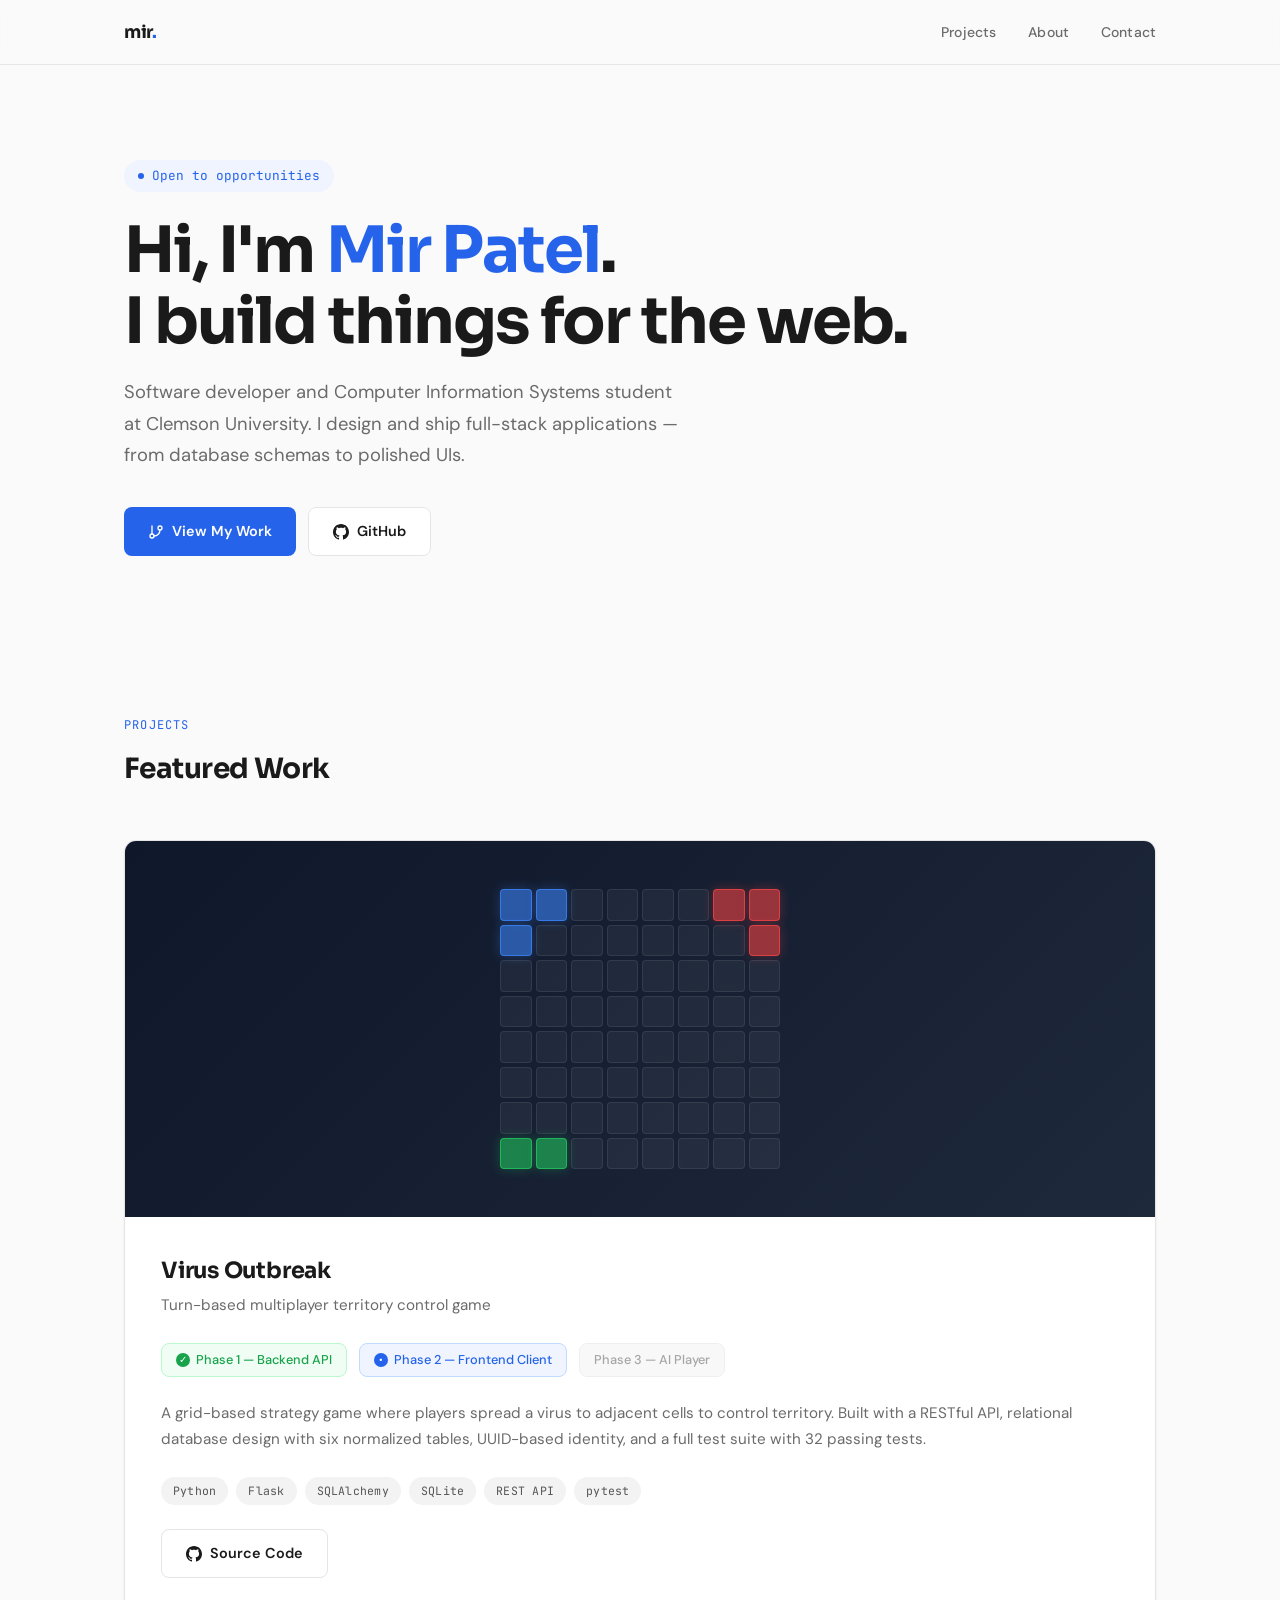
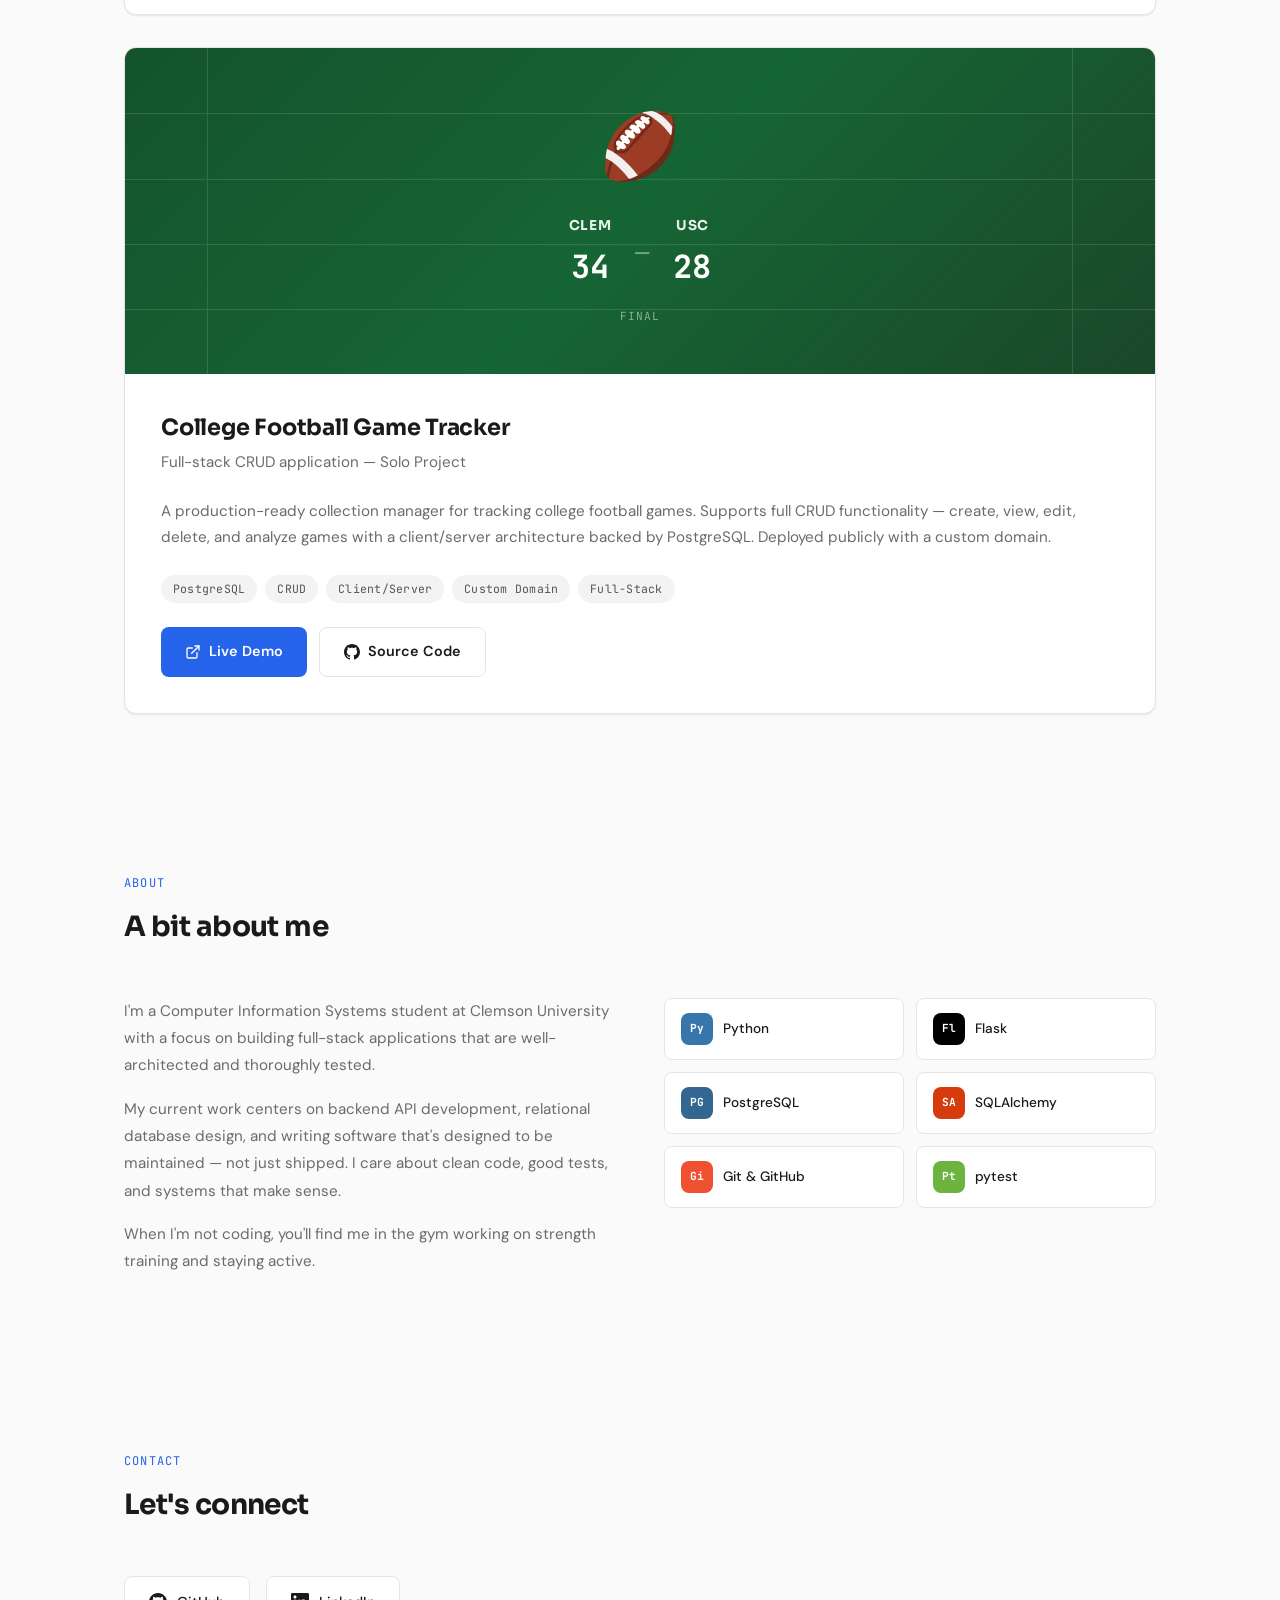
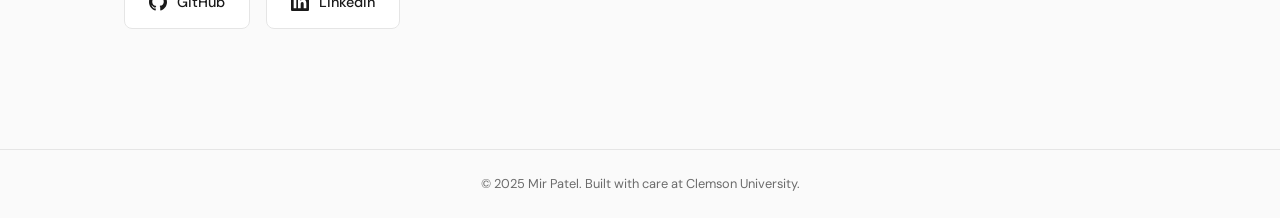
==== index.html @ f38304b8 "portfolio" ====
<!DOCTYPE html>
<html lang="en">
<head>
  <meta charset="UTF-8">
  <meta name="viewport" content="width=device-width, initial-scale=1.0">
  <title>Mir Patel — Software Developer</title>
  <link rel="preconnect" href="https://fonts.googleapis.com">
  <link rel="preconnect" href="https://fonts.gstatic.com" crossorigin>
  <link href="https://fonts.googleapis.com/css2?family=DM+Sans:ital,wght@0,400;0,500;0,700&family=JetBrains+Mono:wght@400;500&family=Sora:wght@300;400;600;700&display=swap" rel="stylesheet">
  <style>
    *, *::before, *::after { margin: 0; padding: 0; box-sizing: border-box; }

    :root {
      --bg: #fafafa;
      --bg-card: #ffffff;
      --text: #1a1a1a;
      --text-secondary: #6b6b6b;
      --accent: #2563eb;
      --accent-hover: #1d4ed8;
      --accent-soft: #eff4ff;
      --border: #e5e5e5;
      --border-hover: #d0d0d0;
      --tag-bg: #f3f3f3;
      --tag-text: #555;
      --radius: 12px;
      --radius-sm: 8px;
      --shadow-sm: 0 1px 3px rgba(0,0,0,0.04), 0 1px 2px rgba(0,0,0,0.06);
      --shadow-md: 0 4px 16px rgba(0,0,0,0.06), 0 1px 3px rgba(0,0,0,0.04);
      --shadow-lg: 0 12px 40px rgba(0,0,0,0.08), 0 2px 8px rgba(0,0,0,0.04);
      --font-body: 'DM Sans', sans-serif;
      --font-heading: 'Sora', sans-serif;
      --font-mono: 'JetBrains Mono', monospace;
    }

    html { scroll-behavior: smooth; }

    body {
      font-family: var(--font-body);
      background: var(--bg);
      color: var(--text);
      line-height: 1.6;
      -webkit-font-smoothing: antialiased;
    }

    nav {
      position: fixed;
      top: 0;
      left: 0;
      right: 0;
      z-index: 100;
      background: rgba(250, 250, 250, 0.85);
      backdrop-filter: blur(16px);
      -webkit-backdrop-filter: blur(16px);
      border-bottom: 1px solid var(--border);
      transition: box-shadow 0.3s ease;
    }

    nav.scrolled { box-shadow: var(--shadow-sm); }

    .nav-inner {
      max-width: 1080px;
      margin: 0 auto;
      padding: 0 24px;
      height: 64px;
      display: flex;
      align-items: center;
      justify-content: space-between;
    }

    .nav-logo {
      font-family: var(--font-heading);
      font-weight: 700;
      font-size: 1.1rem;
      color: var(--text);
      text-decoration: none;
      letter-spacing: -0.02em;
    }

    .nav-logo span { color: var(--accent); }

    .nav-links { display: flex; gap: 32px; list-style: none; }

    .nav-links a {
      font-size: 0.875rem;
      font-weight: 500;
      color: var(--text-secondary);
      text-decoration: none;
      transition: color 0.2s ease;
      letter-spacing: 0.01em;
    }

    .nav-links a:hover { color: var(--text); }

    .hamburger {
      display: none;
      background: none;
      border: none;
      cursor: pointer;
      width: 32px;
      height: 32px;
      flex-direction: column;
      align-items: center;
      justify-content: center;
      gap: 5px;
    }

    .hamburger span {
      display: block;
      width: 20px;
      height: 2px;
      background: var(--text);
      border-radius: 2px;
      transition: all 0.3s ease;
    }

    .hero {
      max-width: 1080px;
      margin: 0 auto;
      padding: 160px 24px 80px;
    }

    .hero-label {
      display: inline-flex;
      align-items: center;
      gap: 8px;
      font-family: var(--font-mono);
      font-size: 0.8rem;
      color: var(--accent);
      background: var(--accent-soft);
      padding: 6px 14px;
      border-radius: 100px;
      margin-bottom: 24px;
      animation: fadeInUp 0.6s ease both;
    }

    .hero-label .dot {
      width: 6px;
      height: 6px;
      background: var(--accent);
      border-radius: 50%;
      animation: pulse 2s ease infinite;
    }

    .hero h1 {
      font-family: var(--font-heading);
      font-size: clamp(2.5rem, 6vw, 4rem);
      font-weight: 700;
      line-height: 1.1;
      letter-spacing: -0.03em;
      color: var(--text);
      margin-bottom: 20px;
      animation: fadeInUp 0.6s ease 0.1s both;
    }

    .hero h1 .accent { color: var(--accent); }

    .hero-description {
      font-size: 1.15rem;
      color: var(--text-secondary);
      max-width: 560px;
      line-height: 1.7;
      margin-bottom: 36px;
      animation: fadeInUp 0.6s ease 0.2s both;
    }

    .hero-actions {
      display: flex;
      gap: 12px;
      flex-wrap: wrap;
      animation: fadeInUp 0.6s ease 0.3s both;
    }

    .btn {
      display: inline-flex;
      align-items: center;
      gap: 8px;
      padding: 12px 24px;
      border-radius: var(--radius-sm);
      font-family: var(--font-body);
      font-size: 0.9rem;
      font-weight: 600;
      text-decoration: none;
      transition: all 0.2s ease;
      cursor: pointer;
      border: none;
    }

    .btn-primary {
      background: var(--accent);
      color: #fff;
    }

    .btn-primary:hover {
      background: var(--accent-hover);
      transform: translateY(-1px);
      box-shadow: 0 4px 12px rgba(37, 99, 235, 0.3);
    }

    .btn-secondary {
      background: var(--bg-card);
      color: var(--text);
      border: 1px solid var(--border);
    }

    .btn-secondary:hover {
      border-color: var(--border-hover);
      transform: translateY(-1px);
      box-shadow: var(--shadow-sm);
    }

    .btn svg {
      width: 16px;
      height: 16px;
    }

    section {
      max-width: 1080px;
      margin: 0 auto;
      padding: 80px 24px;
    }

    .section-label {
      font-family: var(--font-mono);
      font-size: 0.75rem;
      letter-spacing: 0.1em;
      text-transform: uppercase;
      color: var(--accent);
      margin-bottom: 12px;
    }

    .section-title {
      font-family: var(--font-heading);
      font-size: 1.75rem;
      font-weight: 700;
      letter-spacing: -0.02em;
      margin-bottom: 48px;
    }

    .featured-card {
      background: var(--bg-card);
      border: 1px solid var(--border);
      border-radius: var(--radius);
      overflow: hidden;
      transition: all 0.3s ease;
      box-shadow: var(--shadow-sm);
    }

    .featured-card:hover {
      box-shadow: var(--shadow-lg);
      border-color: var(--border-hover);
    }

    .featured-visual {
      padding: 48px;
      display: flex;
      align-items: center;
      justify-content: center;
      min-height: 320px;
      position: relative;
      overflow: hidden;
    }

    .featured-visual.virus-bg {
      background: linear-gradient(135deg, #0f172a 0%, #1e293b 100%);
    }

    .featured-visual.football-bg {
      background: linear-gradient(135deg, #14532d 0%, #166534 50%, #1a472a 100%);
      position: relative;
    }

    .field-lines {
      position: absolute;
      inset: 0;
      opacity: 0.12;
    }

    .field-lines .yard-line {
      position: absolute;
      left: 0;
      right: 0;
      height: 1px;
      background: #fff;
    }

    .field-lines .sideline {
      position: absolute;
      top: 0;
      bottom: 0;
      width: 1px;
      background: #fff;
    }

    .football-icon {
      position: relative;
      z-index: 1;
      display: flex;
      flex-direction: column;
      align-items: center;
      gap: 16px;
    }

    .football-emoji {
      font-size: 4rem;
      animation: float 3s ease-in-out infinite;
    }

    .scoreboard {
      display: flex;
      gap: 24px;
      align-items: center;
    }

    .team-score {
      display: flex;
      flex-direction: column;
      align-items: center;
      gap: 4px;
    }

    .team-abbr {
      font-family: var(--font-heading);
      font-size: 0.85rem;
      font-weight: 700;
      color: rgba(255,255,255,0.9);
      letter-spacing: 0.05em;
    }

    .team-pts {
      font-family: var(--font-mono);
      font-size: 2rem;
      font-weight: 700;
      color: #fff;
    }

    .score-divider {
      font-family: var(--font-mono);
      font-size: 1.5rem;
      color: rgba(255,255,255,0.4);
    }

    .game-quarter {
      font-family: var(--font-mono);
      font-size: 0.7rem;
      color: rgba(255,255,255,0.5);
      letter-spacing: 0.1em;
      text-transform: uppercase;
    }

    @keyframes float {
      0%, 100% { transform: translateY(0); }
      50% { transform: translateY(-10px); }
    }

    .game-grid {
      display: grid;
      grid-template-columns: repeat(8, 1fr);
      gap: 4px;
      width: 280px;
      height: 280px;
    }

    .game-cell {
      border-radius: 4px;
      background: rgba(255,255,255,0.05);
      border: 1px solid rgba(255,255,255,0.08);
      transition: all 0.4s ease;
    }

    .game-cell.p1 {
      background: rgba(59, 130, 246, 0.6);
      border-color: rgba(59, 130, 246, 0.8);
      box-shadow: 0 0 12px rgba(59, 130, 246, 0.3);
    }

    .game-cell.p2 {
      background: rgba(239, 68, 68, 0.6);
      border-color: rgba(239, 68, 68, 0.8);
      box-shadow: 0 0 12px rgba(239, 68, 68, 0.3);
    }

    .game-cell.p3 {
      background: rgba(34, 197, 94, 0.6);
      border-color: rgba(34, 197, 94, 0.8);
      box-shadow: 0 0 12px rgba(34, 197, 94, 0.3);
    }

    .featured-body { padding: 36px; }

    .featured-body h3 {
      font-family: var(--font-heading);
      font-size: 1.4rem;
      font-weight: 700;
      margin-bottom: 4px;
      letter-spacing: -0.01em;
    }

    .featured-subtitle {
      font-size: 0.85rem;
      color: var(--text-secondary);
      margin-bottom: 16px;
    }

    .featured-body p {
      color: var(--text-secondary);
      margin-bottom: 24px;
      line-height: 1.7;
      font-size: 0.95rem;
    }

    .tags {
      display: flex;
      flex-wrap: wrap;
      gap: 8px;
      margin-bottom: 24px;
    }

    .tag {
      font-family: var(--font-mono);
      font-size: 0.72rem;
      padding: 5px 12px;
      background: var(--tag-bg);
      color: var(--tag-text);
      border-radius: 100px;
      letter-spacing: 0.02em;
    }

    .project-links { display: flex; gap: 12px; flex-wrap: wrap; }

    .phases {
      display: flex;
      gap: 12px;
      margin-bottom: 24px;
      flex-wrap: wrap;
    }

    .phase {
      display: flex;
      align-items: center;
      gap: 6px;
      font-size: 0.8rem;
      font-weight: 500;
      color: var(--text-secondary);
      padding: 6px 14px;
      background: var(--tag-bg);
      border-radius: var(--radius-sm);
      border: 1px solid var(--border);
    }

    .phase.complete { color: #16a34a; border-color: #bbf7d0; background: #f0fdf4; }
    .phase.in-progress { color: var(--accent); border-color: #bfdbfe; background: var(--accent-soft); }
    .phase.upcoming { color: var(--text-secondary); opacity: 0.6; }

    .phase-icon {
      width: 14px;
      height: 14px;
      border-radius: 50%;
      display: flex;
      align-items: center;
      justify-content: center;
      font-size: 0.6rem;
    }

    .phase.complete .phase-icon { background: #16a34a; color: #fff; }
    .phase.in-progress .phase-icon { background: var(--accent); color: #fff; }

    .projects-gap { margin-top: 32px; }

    .about-grid {
      display: grid;
      grid-template-columns: 1fr 1fr;
      gap: 48px;
      align-items: start;
    }

    .about-text p {
      color: var(--text-secondary);
      margin-bottom: 16px;
      line-height: 1.8;
      font-size: 0.95rem;
    }

    .stack-grid {
      display: grid;
      grid-template-columns: 1fr 1fr;
      gap: 12px;
    }

    .stack-item {
      display: flex;
      align-items: center;
      gap: 10px;
      padding: 14px 16px;
      background: var(--bg-card);
      border: 1px solid var(--border);
      border-radius: var(--radius-sm);
      font-size: 0.85rem;
      font-weight: 500;
      transition: all 0.2s ease;
    }

    .stack-item:hover {
      border-color: var(--border-hover);
      box-shadow: var(--shadow-sm);
    }

    .stack-icon {
      width: 32px;
      height: 32px;
      border-radius: 8px;
      display: flex;
      align-items: center;
      justify-content: center;
      font-family: var(--font-mono);
      font-size: 0.7rem;
      font-weight: 700;
      color: #fff;
      flex-shrink: 0;
    }

    #contact { padding-bottom: 120px; }

    .contact-links {
      display: flex;
      gap: 16px;
      flex-wrap: wrap;
    }

    .contact-link {
      display: flex;
      align-items: center;
      gap: 10px;
      padding: 14px 24px;
      background: var(--bg-card);
      border: 1px solid var(--border);
      border-radius: var(--radius-sm);
      text-decoration: none;
      color: var(--text);
      font-weight: 500;
      font-size: 0.9rem;
      transition: all 0.2s ease;
    }

    .contact-link:hover {
      border-color: var(--accent);
      color: var(--accent);
      transform: translateY(-2px);
      box-shadow: var(--shadow-md);
    }

    .contact-link svg { width: 18px; height: 18px; }

    footer {
      border-top: 1px solid var(--border);
      padding: 24px;
      text-align: center;
      font-size: 0.8rem;
      color: var(--text-secondary);
    }

    @keyframes fadeInUp {
      from { opacity: 0; transform: translateY(20px); }
      to { opacity: 1; transform: translateY(0); }
    }

    @keyframes pulse {
      0%, 100% { opacity: 1; }
      50% { opacity: 0.4; }
    }

    .fade-in {
      opacity: 0;
      transform: translateY(24px);
      transition: opacity 0.6s ease, transform 0.6s ease;
    }

    .fade-in.visible {
      opacity: 1;
      transform: translateY(0);
    }

    @media (max-width: 768px) {
      .nav-links { display: none; }
      .hamburger { display: flex; }
      .nav-links.open {
        display: flex;
        flex-direction: column;
        position: absolute;
        top: 64px;
        left: 0;
        right: 0;
        background: rgba(250,250,250,0.98);
        backdrop-filter: blur(16px);
        padding: 24px;
        gap: 20px;
        border-bottom: 1px solid var(--border);
      }
      .hero { padding: 120px 20px 60px; }
      .hero h1 { font-size: 2.2rem; }
      .about-grid { grid-template-columns: 1fr; gap: 32px; }
      .stack-grid { grid-template-columns: 1fr; }
      .featured-visual { min-height: 240px; padding: 32px; }
      .game-grid { width: 200px; height: 200px; }
      section { padding: 60px 20px; }
    }

    @media (max-width: 480px) {
      .hero h1 { font-size: 1.8rem; }
      .hero-actions { flex-direction: column; }
      .btn { justify-content: center; }
      .contact-links { flex-direction: column; }
    }
  </style>
</head>
<body>

  <nav id="navbar">
    <div class="nav-inner">
      <a href="#" class="nav-logo">mir<span>.</span></a>
      <ul class="nav-links" id="navLinks">
        <li><a href="#projects">Projects</a></li>
        <li><a href="#about">About</a></li>
        <li><a href="#contact">Contact</a></li>
      </ul>
      <button class="hamburger" id="hamburger" aria-label="Toggle menu">
        <span></span><span></span><span></span>
      </button>
    </div>
  </nav>

  <section class="hero">
    <div class="hero-label"><span class="dot"></span> Open to opportunities</div>
    <h1>Hi, I'm <span class="accent">Mir Patel</span>.<br>I build things for the web.</h1>
    <p class="hero-description">
      Software developer and Computer Information Systems student at Clemson University.
      I design and ship full-stack applications — from database schemas to polished UIs.
    </p>
    <div class="hero-actions">
      <a href="#projects" class="btn btn-primary">
        <svg xmlns="http://www.w3.org/2000/svg" viewBox="0 0 24 24" fill="none" stroke="currentColor" stroke-width="2" stroke-linecap="round" stroke-linejoin="round"><path d="M6 3v12"/><path d="M18 9a3 3 0 1 0 0-6 3 3 0 0 0 0 6z"/><path d="M6 21a3 3 0 1 0 0-6 3 3 0 0 0 0 6z"/><path d="M18 9a9 9 0 0 1-9 9"/></svg>
        View My Work
      </a>
      <a href="https://github.com/mirpatelll" target="_blank" class="btn btn-secondary">
        <svg xmlns="http://www.w3.org/2000/svg" viewBox="0 0 24 24" fill="currentColor"><path d="M12 0c-6.626 0-12 5.373-12 12 0 5.302 3.438 9.8 8.207 11.387.599.111.793-.261.793-.577v-2.234c-3.338.726-4.033-1.416-4.033-1.416-.546-1.387-1.333-1.756-1.333-1.756-1.089-.745.083-.729.083-.729 1.205.084 1.839 1.237 1.839 1.237 1.07 1.834 2.807 1.304 3.492.997.107-.775.418-1.305.762-1.604-2.665-.305-5.467-1.334-5.467-5.931 0-1.311.469-2.381 1.236-3.221-.124-.303-.535-1.524.117-3.176 0 0 1.008-.322 3.301 1.23.957-.266 1.983-.399 3.003-.404 1.02.005 2.047.138 3.006.404 2.291-1.552 3.297-1.23 3.297-1.23.653 1.653.242 2.874.118 3.176.77.84 1.235 1.911 1.235 3.221 0 4.609-2.807 5.624-5.479 5.921.43.372.823 1.102.823 2.222v3.293c0 .319.192.694.801.576 4.765-1.589 8.199-6.086 8.199-11.386 0-6.627-5.373-12-12-12z"/></svg>
        GitHub
      </a>
    </div>
  </section>

  <section id="projects">
    <p class="section-label">Projects</p>
    <h2 class="section-title">Featured Work</h2>

    <div class="featured-card fade-in">
      <div class="featured-visual virus-bg">
        <div class="game-grid" id="gameGrid"></div>
      </div>
      <div class="featured-body">
        <h3>Virus Outbreak</h3>
        <p class="featured-subtitle">Turn-based multiplayer territory control game</p>
        <div class="phases">
          <span class="phase complete">
            <span class="phase-icon">&#10003;</span>
            Phase 1 — Backend API
          </span>
          <span class="phase in-progress">
            <span class="phase-icon">&#8226;</span>
            Phase 2 — Frontend Client
          </span>
          <span class="phase upcoming">
            Phase 3 — AI Player
          </span>
        </div>
        <p>
          A grid-based strategy game where players spread a virus to adjacent cells to control territory.
          Built with a RESTful API, relational database design with six normalized tables,
          UUID-based identity, and a full test suite with 32 passing tests.
        </p>
        <div class="tags">
          <span class="tag">Python</span>
          <span class="tag">Flask</span>
          <span class="tag">SQLAlchemy</span>
          <span class="tag">SQLite</span>
          <span class="tag">REST API</span>
          <span class="tag">pytest</span>
        </div>
        <div class="project-links">
          <a href="https://github.com/mirpatelll/FinalProject_VirusOutbreak" target="_blank" class="btn btn-secondary btn-sm">
            <svg xmlns="http://www.w3.org/2000/svg" viewBox="0 0 24 24" fill="currentColor" width="16" height="16"><path d="M12 0c-6.626 0-12 5.373-12 12 0 5.302 3.438 9.8 8.207 11.387.599.111.793-.261.793-.577v-2.234c-3.338.726-4.033-1.416-4.033-1.416-.546-1.387-1.333-1.756-1.333-1.756-1.089-.745.083-.729.083-.729 1.205.084 1.839 1.237 1.839 1.237 1.07 1.834 2.807 1.304 3.492.997.107-.775.418-1.305.762-1.604-2.665-.305-5.467-1.334-5.467-5.931 0-1.311.469-2.381 1.236-3.221-.124-.303-.535-1.524.117-3.176 0 0 1.008-.322 3.301 1.23.957-.266 1.983-.399 3.003-.404 1.02.005 2.047.138 3.006.404 2.291-1.552 3.297-1.23 3.297-1.23.653 1.653.242 2.874.118 3.176.77.84 1.235 1.911 1.235 3.221 0 4.609-2.807 5.624-5.479 5.921.43.372.823 1.102.823 2.222v3.293c0 .319.192.694.801.576 4.765-1.589 8.199-6.086 8.199-11.386 0-6.627-5.373-12-12-12z"/></svg>
            Source Code
          </a>
        </div>
      </div>
    </div>

    <div class="featured-card fade-in projects-gap">
      <div class="featured-visual football-bg">
        <div class="field-lines">
          <div class="yard-line" style="top: 20%"></div>
          <div class="yard-line" style="top: 40%"></div>
          <div class="yard-line" style="top: 60%"></div>
          <div class="yard-line" style="top: 80%"></div>
          <div class="sideline" style="left: 8%"></div>
          <div class="sideline" style="right: 8%"></div>
        </div>
        <div class="football-icon">
          <div class="football-emoji">🏈</div>
          <div class="scoreboard">
            <div class="team-score">
              <span class="team-abbr">CLEM</span>
              <span class="team-pts">34</span>
            </div>
            <span class="score-divider">—</span>
            <div class="team-score">
              <span class="team-abbr">USC</span>
              <span class="team-pts">28</span>
            </div>
          </div>
          <span class="game-quarter">Final</span>
        </div>
      </div>
      <div class="featured-body">
        <h3>College Football Game Tracker</h3>
        <p class="featured-subtitle">Full-stack CRUD application — Solo Project</p>
        <p>
          A production-ready collection manager for tracking college football games.
          Supports full CRUD functionality — create, view, edit, delete, and analyze games
          with a client/server architecture backed by PostgreSQL. Deployed publicly with a custom domain.
        </p>
        <div class="tags">
          <span class="tag">PostgreSQL</span>
          <span class="tag">CRUD</span>
          <span class="tag">Client/Server</span>
          <span class="tag">Custom Domain</span>
          <span class="tag">Full-Stack</span>
        </div>
        <div class="project-links">
          <a href="https://collegefootballtracker.online/" target="_blank" class="btn btn-primary btn-sm">
            <svg xmlns="http://www.w3.org/2000/svg" viewBox="0 0 24 24" fill="none" stroke="currentColor" stroke-width="2" stroke-linecap="round" stroke-linejoin="round"><path d="M18 13v6a2 2 0 0 1-2 2H5a2 2 0 0 1-2-2V8a2 2 0 0 1 2-2h6"/><polyline points="15 3 21 3 21 9"/><line x1="10" y1="14" x2="21" y2="3"/></svg>
            Live Demo
          </a>
          <a href="https://github.com/mirpatelll" target="_blank" class="btn btn-secondary btn-sm">
            <svg xmlns="http://www.w3.org/2000/svg" viewBox="0 0 24 24" fill="currentColor" width="16" height="16"><path d="M12 0c-6.626 0-12 5.373-12 12 0 5.302 3.438 9.8 8.207 11.387.599.111.793-.261.793-.577v-2.234c-3.338.726-4.033-1.416-4.033-1.416-.546-1.387-1.333-1.756-1.333-1.756-1.089-.745.083-.729.083-.729 1.205.084 1.839 1.237 1.839 1.237 1.07 1.834 2.807 1.304 3.492.997.107-.775.418-1.305.762-1.604-2.665-.305-5.467-1.334-5.467-5.931 0-1.311.469-2.381 1.236-3.221-.124-.303-.535-1.524.117-3.176 0 0 1.008-.322 3.301 1.23.957-.266 1.983-.399 3.003-.404 1.02.005 2.047.138 3.006.404 2.291-1.552 3.297-1.23 3.297-1.23.653 1.653.242 2.874.118 3.176.77.84 1.235 1.911 1.235 3.221 0 4.609-2.807 5.624-5.479 5.921.43.372.823 1.102.823 2.222v3.293c0 .319.192.694.801.576 4.765-1.589 8.199-6.086 8.199-11.386 0-6.627-5.373-12-12-12z"/></svg>
            Source Code
          </a>
        </div>
      </div>
    </div>
  </section>

  <section id="about">
    <p class="section-label">About</p>
    <h2 class="section-title">A bit about me</h2>
    <div class="about-grid fade-in">
      <div class="about-text">
        <p>
          I'm a Computer Information Systems student at Clemson University with a focus on
          building full-stack applications that are well-architected and thoroughly tested.
        </p>
        <p>
          My current work centers on backend API development, relational database design,
          and writing software that's designed to be maintained — not just shipped.
          I care about clean code, good tests, and systems that make sense.
        </p>
        <p>
          When I'm not coding, you'll find me in the gym working on strength training
          and staying active.
        </p>
      </div>
      <div class="stack-grid">
        <div class="stack-item">
          <div class="stack-icon" style="background: #3776AB;">Py</div>
          Python
        </div>
        <div class="stack-item">
          <div class="stack-icon" style="background: #000;">Fl</div>
          Flask
        </div>
        <div class="stack-item">
          <div class="stack-icon" style="background: #336791;">PG</div>
          PostgreSQL
        </div>
        <div class="stack-item">
          <div class="stack-icon" style="background: #d63b0e;">SA</div>
          SQLAlchemy
        </div>
        <div class="stack-item">
          <div class="stack-icon" style="background: #f05032;">Gi</div>
          Git & GitHub
        </div>
        <div class="stack-item">
          <div class="stack-icon" style="background: #6DB33F;">Pt</div>
          pytest
        </div>
      </div>
    </div>
  </section>

  <section id="contact">
    <p class="section-label">Contact</p>
    <h2 class="section-title">Let's connect</h2>
    <div class="contact-links fade-in">
      <a href="https://github.com/mirpatelll" target="_blank" class="contact-link">
        <svg xmlns="http://www.w3.org/2000/svg" viewBox="0 0 24 24" fill="currentColor"><path d="M12 0c-6.626 0-12 5.373-12 12 0 5.302 3.438 9.8 8.207 11.387.599.111.793-.261.793-.577v-2.234c-3.338.726-4.033-1.416-4.033-1.416-.546-1.387-1.333-1.756-1.333-1.756-1.089-.745.083-.729.083-.729 1.205.084 1.839 1.237 1.839 1.237 1.07 1.834 2.807 1.304 3.492.997.107-.775.418-1.305.762-1.604-2.665-.305-5.467-1.334-5.467-5.931 0-1.311.469-2.381 1.236-3.221-.124-.303-.535-1.524.117-3.176 0 0 1.008-.322 3.301 1.23.957-.266 1.983-.399 3.003-.404 1.02.005 2.047.138 3.006.404 2.291-1.552 3.297-1.23 3.297-1.23.653 1.653.242 2.874.118 3.176.77.84 1.235 1.911 1.235 3.221 0 4.609-2.807 5.624-5.479 5.921.43.372.823 1.102.823 2.222v3.293c0 .319.192.694.801.576 4.765-1.589 8.199-6.086 8.199-11.386 0-6.627-5.373-12-12-12z"/></svg>
        GitHub
      </a>
      <a href="https://www.linkedin.com/in/mir-patel-273364245/" target="_blank" class="contact-link">
        <svg xmlns="http://www.w3.org/2000/svg" viewBox="0 0 24 24" fill="currentColor"><path d="M20.447 20.452h-3.554v-5.569c0-1.328-.027-3.037-1.852-3.037-1.853 0-2.136 1.445-2.136 2.939v5.667H9.351V9h3.414v1.561h.046c.477-.9 1.637-1.85 3.37-1.85 3.601 0 4.267 2.37 4.267 5.455v6.286zM5.337 7.433c-1.144 0-2.063-.926-2.063-2.065 0-1.138.92-2.063 2.063-2.063 1.14 0 2.064.925 2.064 2.063 0 1.139-.925 2.065-2.064 2.065zm1.782 13.019H3.555V9h3.564v11.452zM22.225 0H1.771C.792 0 0 .774 0 1.729v20.542C0 23.227.792 24 1.771 24h20.451C23.2 24 24 23.227 24 22.271V1.729C24 .774 23.2 0 22.222 0h.003z"/></svg>
        LinkedIn
      </a>
    </div>
  </section>

  <footer>
    <p>&copy; 2025 Mir Patel. Built with care at Clemson University.</p>
  </footer>

  <script>
    const navbar = document.getElementById('navbar');
    window.addEventListener('scroll', () => {
      navbar.classList.toggle('scrolled', window.scrollY > 10);
    });

    const hamburger = document.getElementById('hamburger');
    const navLinks = document.getElementById('navLinks');
    hamburger.addEventListener('click', () => {
      navLinks.classList.toggle('open');
    });
    navLinks.querySelectorAll('a').forEach(link => {
      link.addEventListener('click', () => navLinks.classList.remove('open'));
    });

    const observer = new IntersectionObserver((entries) => {
      entries.forEach(entry => {
        if (entry.isIntersecting) {
          entry.target.classList.add('visible');
        }
      });
    }, { threshold: 0.1 });

    document.querySelectorAll('.fade-in').forEach(el => observer.observe(el));

    const grid = document.getElementById('gameGrid');
    const COLS = 8, ROWS = 8;
    const cells = [];
    const state = Array(ROWS * COLS).fill(0);

    for (let i = 0; i < ROWS * COLS; i++) {
      const cell = document.createElement('div');
      cell.className = 'game-cell';
      grid.appendChild(cell);
      cells.push(cell);
    }

    const players = [
      { id: 1, cls: 'p1', owned: [0] },
      { id: 2, cls: 'p2', owned: [7] },
      { id: 3, cls: 'p3', owned: [56] },
    ];

    players.forEach(p => {
      p.owned.forEach(idx => {
        state[idx] = p.id;
        cells[idx].className = 'game-cell ' + p.cls;
      });
    });

    function getAdjacent(idx) {
      const adj = [];
      const row = Math.floor(idx / COLS);
      const col = idx % COLS;
      if (row > 0) adj.push(idx - COLS);
      if (row < ROWS - 1) adj.push(idx + COLS);
      if (col > 0) adj.push(idx - 1);
      if (col < COLS - 1) adj.push(idx + 1);
      return adj;
    }

    let turn = 0;
    function step() {
      const p = players[turn % players.length];
      const frontier = new Set();
      p.owned.forEach(idx => {
        getAdjacent(idx).forEach(adj => {
          if (state[adj] === 0) frontier.add(adj);
        });
      });

      const possible = [...frontier];
      if (possible.length > 0) {
        const pick = possible[Math.floor(Math.random() * possible.length)];
        state[pick] = p.id;
        p.owned.push(pick);
        cells[pick].className = 'game-cell ' + p.cls;
      }

      turn++;

      if (state.every(v => v !== 0)) {
        setTimeout(() => {
          state.fill(0);
          cells.forEach(c => c.className = 'game-cell');
          players.forEach((p, i) => {
            const starts = [0, 7, 56];
            p.owned = [starts[i]];
            state[starts[i]] = p.id;
            cells[starts[i]].className = 'game-cell ' + p.cls;
          });
          turn = 0;
          setTimeout(step, 500);
        }, 2000);
        return;
      }

      setTimeout(step, 300);
    }

    setTimeout(step, 1000);
  </script>

</body>
</html>
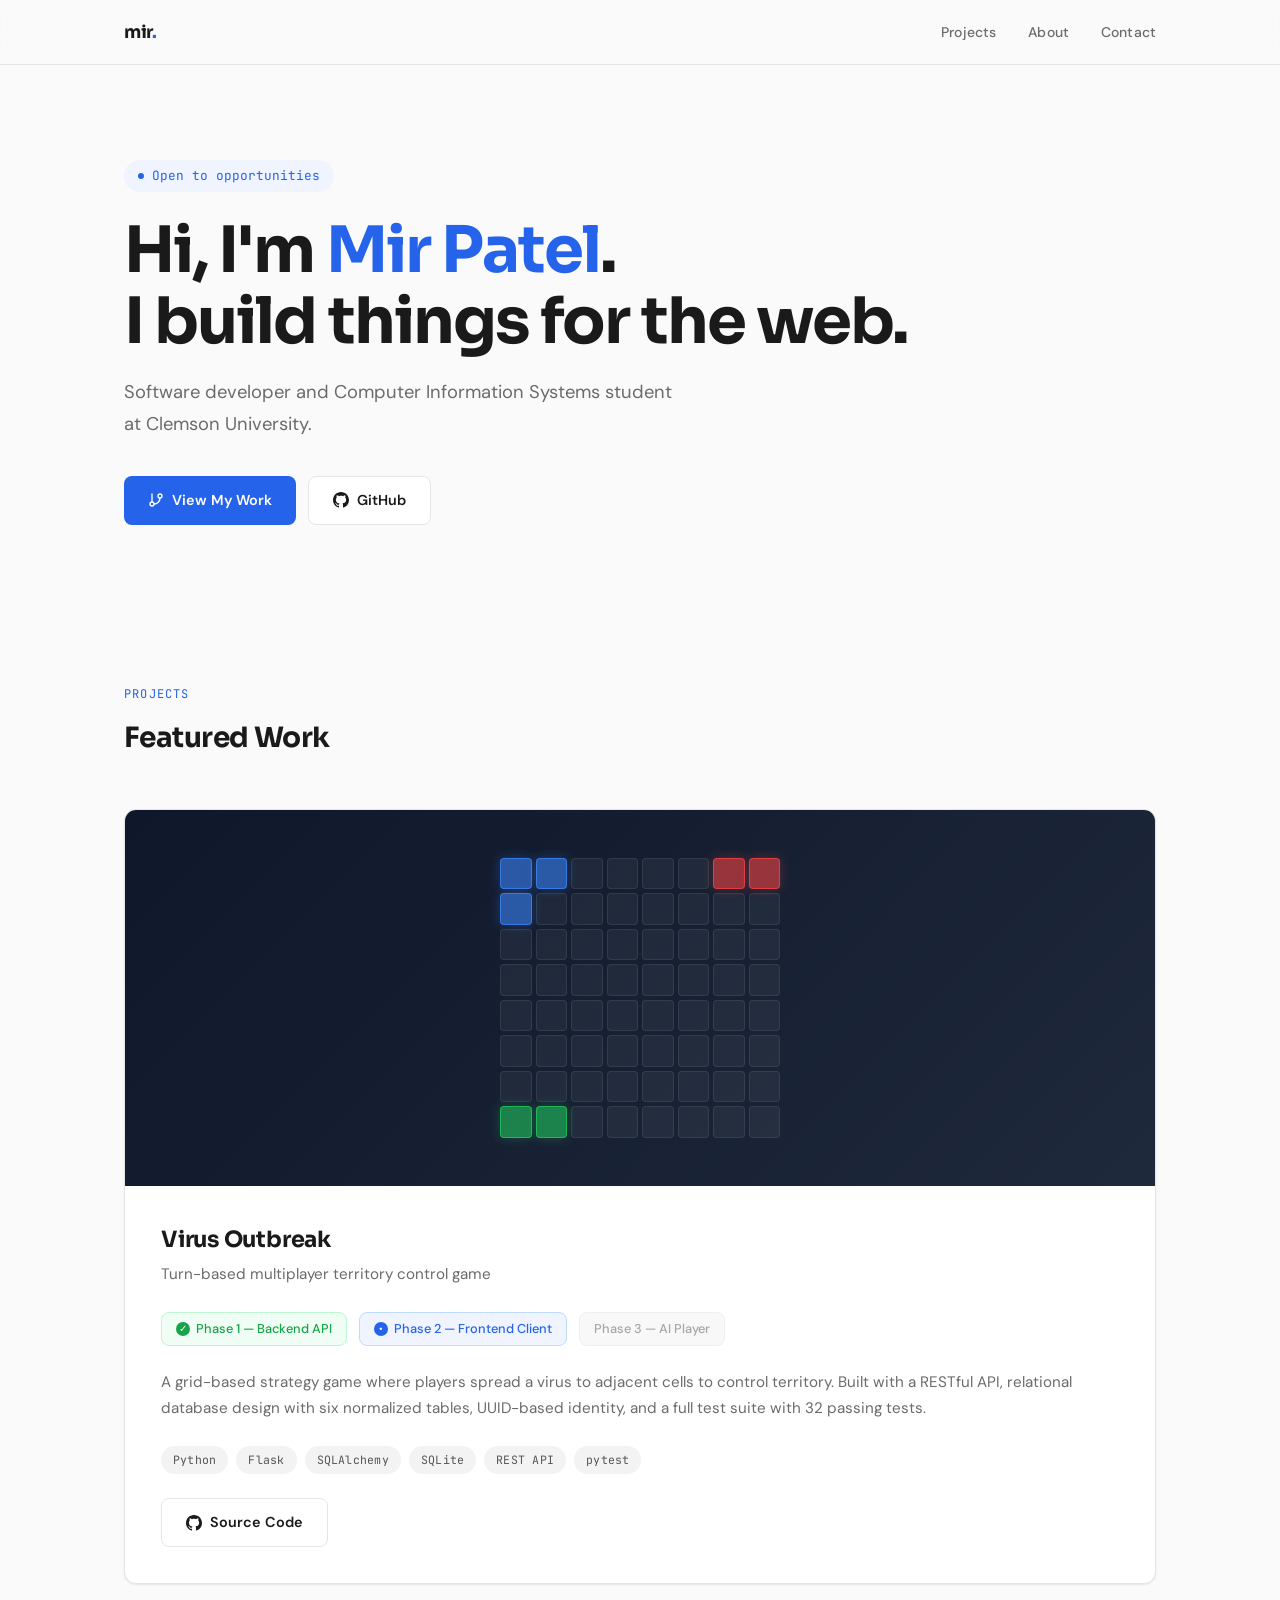
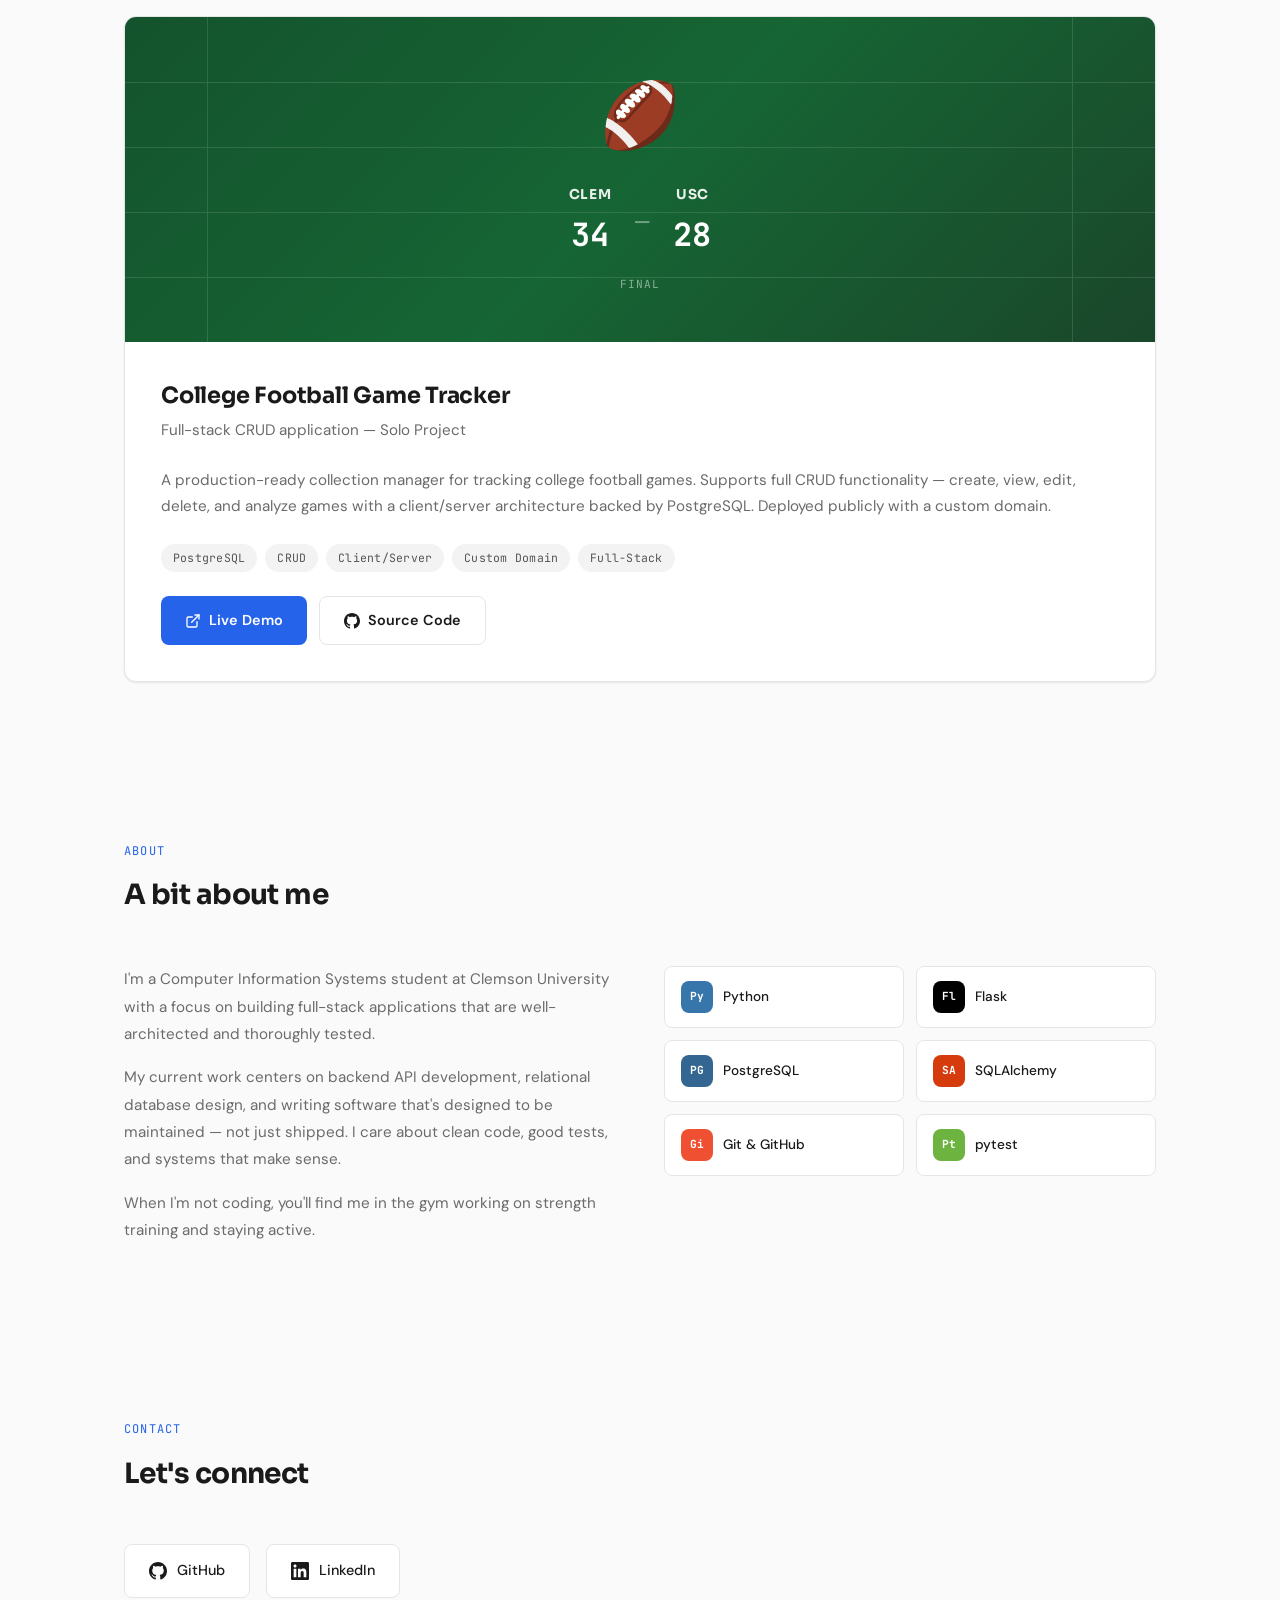
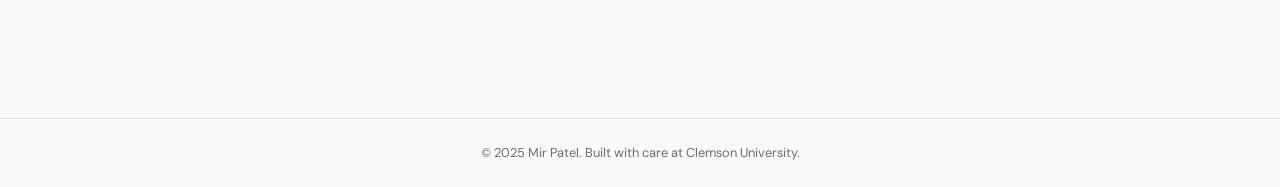
==== commit aad2db19: "done" ====
--- a/index.html
+++ b/index.html
@@ -633,7 +633,7 @@
     <h1>Hi, I'm <span class="accent">Mir Patel</span>.<br>I build things for the web.</h1>
     <p class="hero-description">
       Software developer and Computer Information Systems student at Clemson University.
-      I design and ship full-stack applications — from database schemas to polished UIs.
+      
     </p>
     <div class="hero-actions">
       <a href="#projects" class="btn btn-primary">
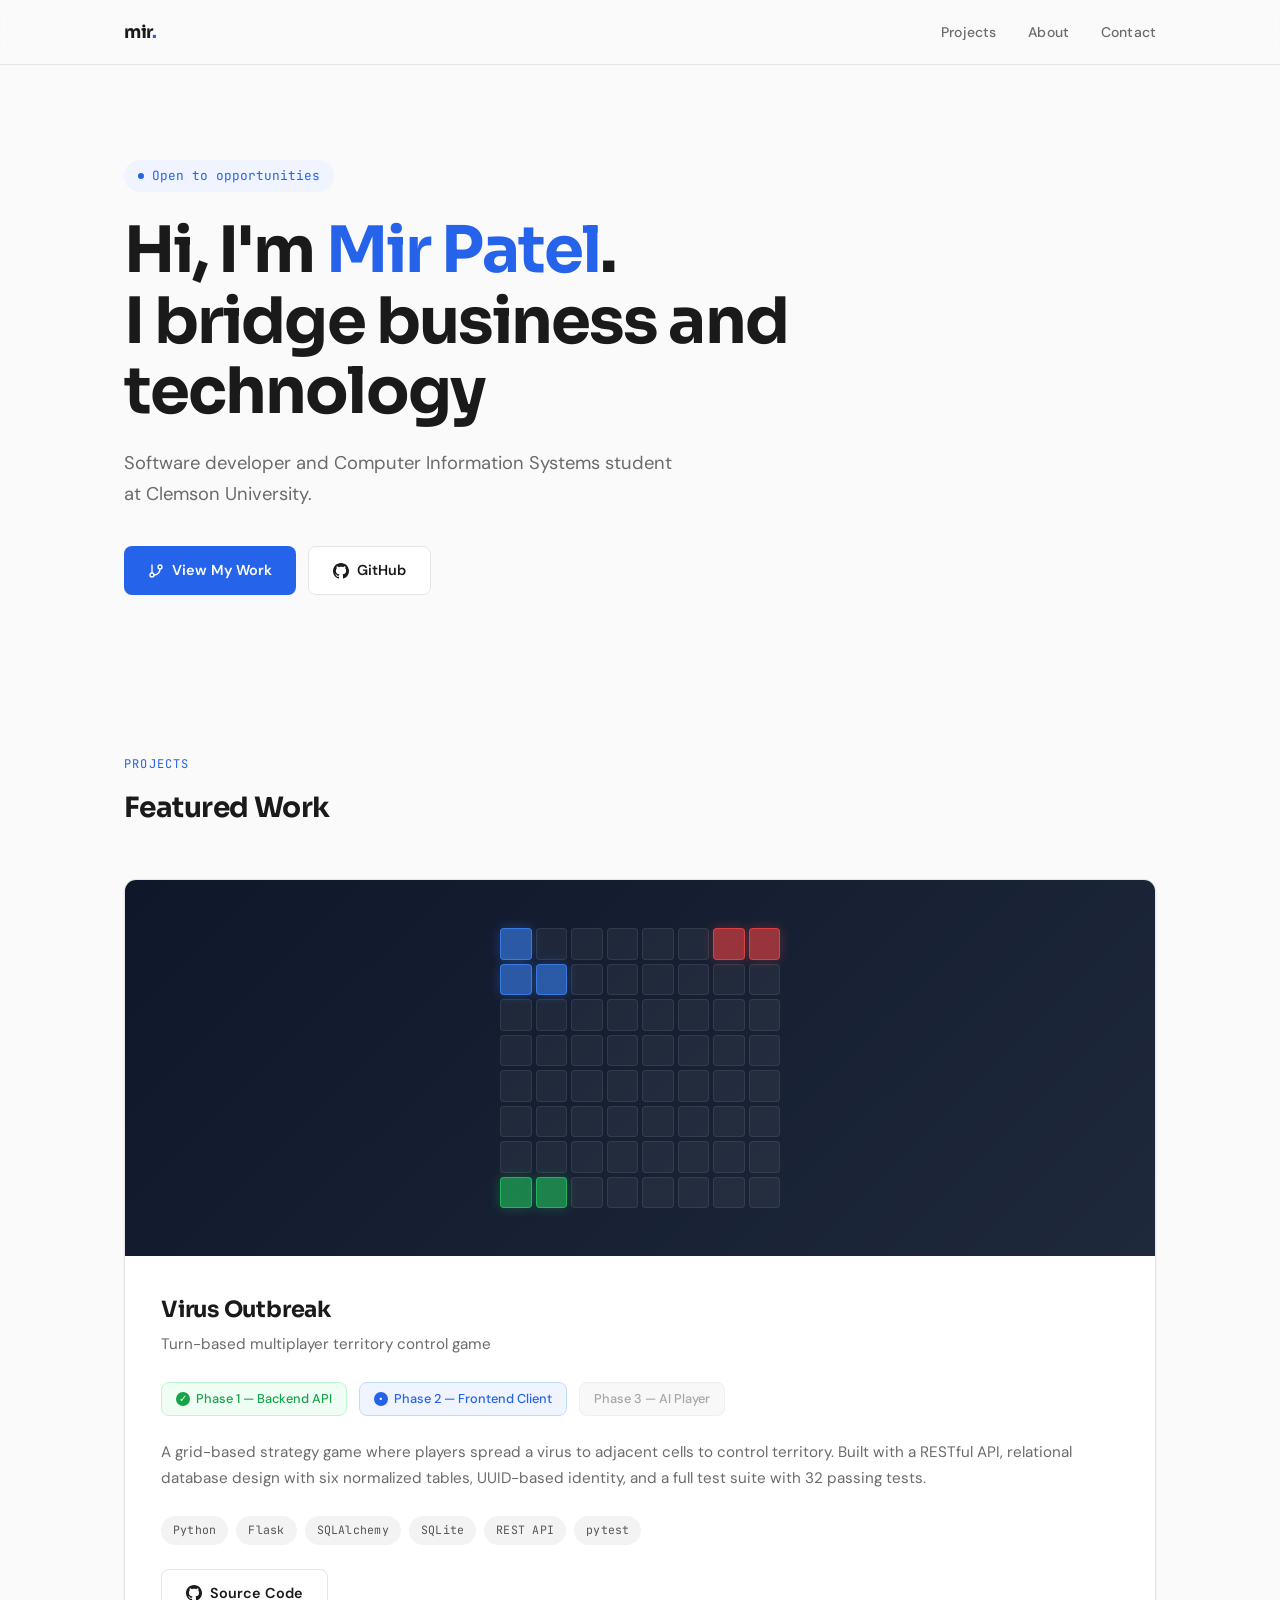
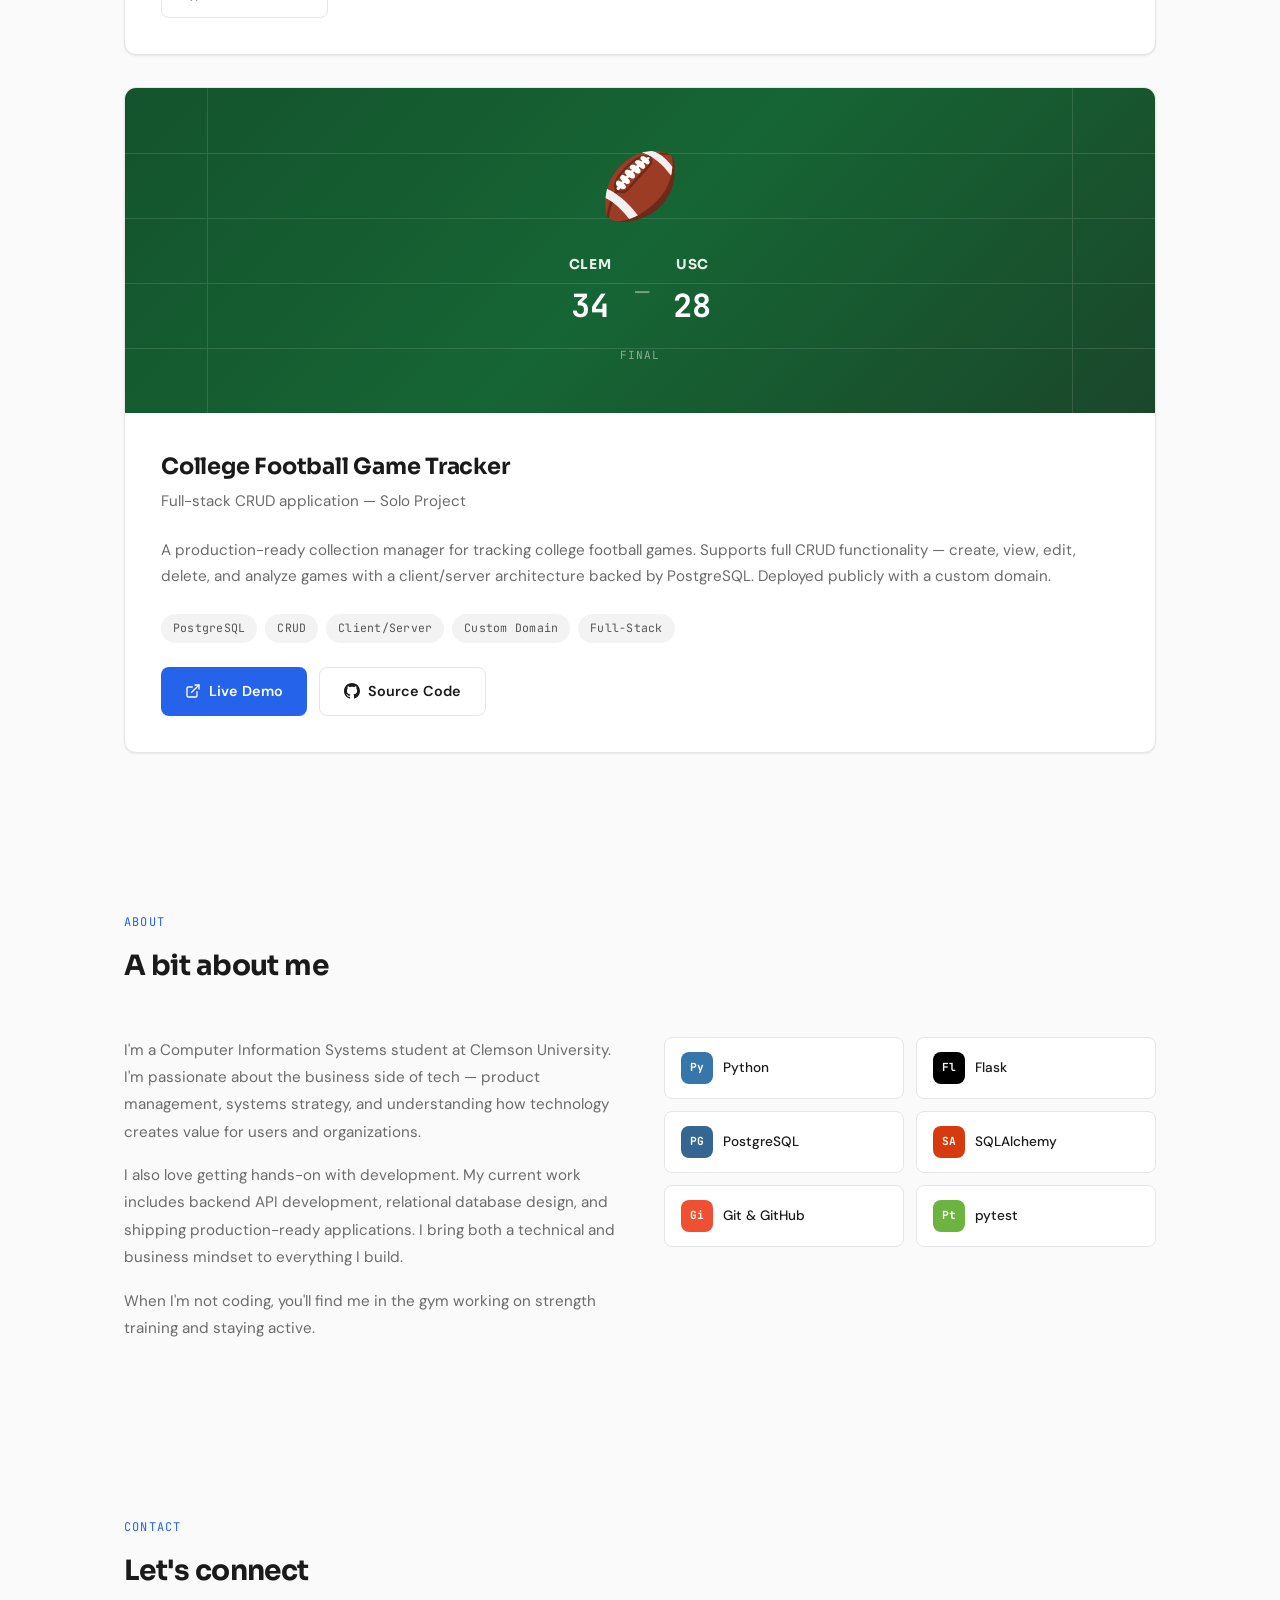
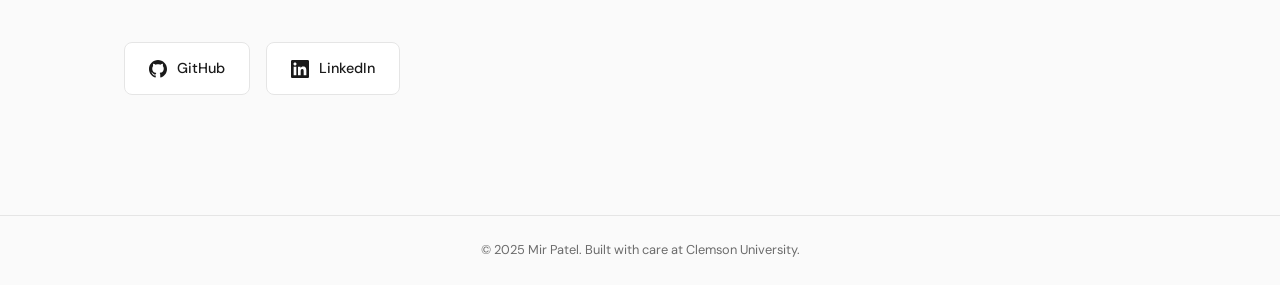
==== commit 27b72199: "done" ====
--- a/index.html
+++ b/index.html
@@ -630,7 +630,7 @@
 
   <section class="hero">
     <div class="hero-label"><span class="dot"></span> Open to opportunities</div>
-    <h1>Hi, I'm <span class="accent">Mir Patel</span>.<br>I build things for the web.</h1>
+    <h1>Hi, I'm <span class="accent">Mir Patel</span>.<br>I bridge business and technology</h1>
     <p class="hero-description">
       Software developer and Computer Information Systems student at Clemson University.
       
@@ -754,13 +754,16 @@
     <div class="about-grid fade-in">
       <div class="about-text">
         <p>
-          I'm a Computer Information Systems student at Clemson University with a focus on
-          building full-stack applications that are well-architected and thoroughly tested.
+          I'm a Computer Information Systems student at Clemson University.
+          I'm passionate about the business side of tech — product management,
+          systems strategy, and understanding how technology creates value
+          for users and organizations.
         </p>
         <p>
-          My current work centers on backend API development, relational database design,
-          and writing software that's designed to be maintained — not just shipped.
-          I care about clean code, good tests, and systems that make sense.
+            I also love getting hands-on with development. My current work includes
+            backend API development, relational database design, and shipping
+            production-ready applications. I bring both a technical and business
+            mindset to everything I build.
         </p>
         <p>
           When I'm not coding, you'll find me in the gym working on strength training
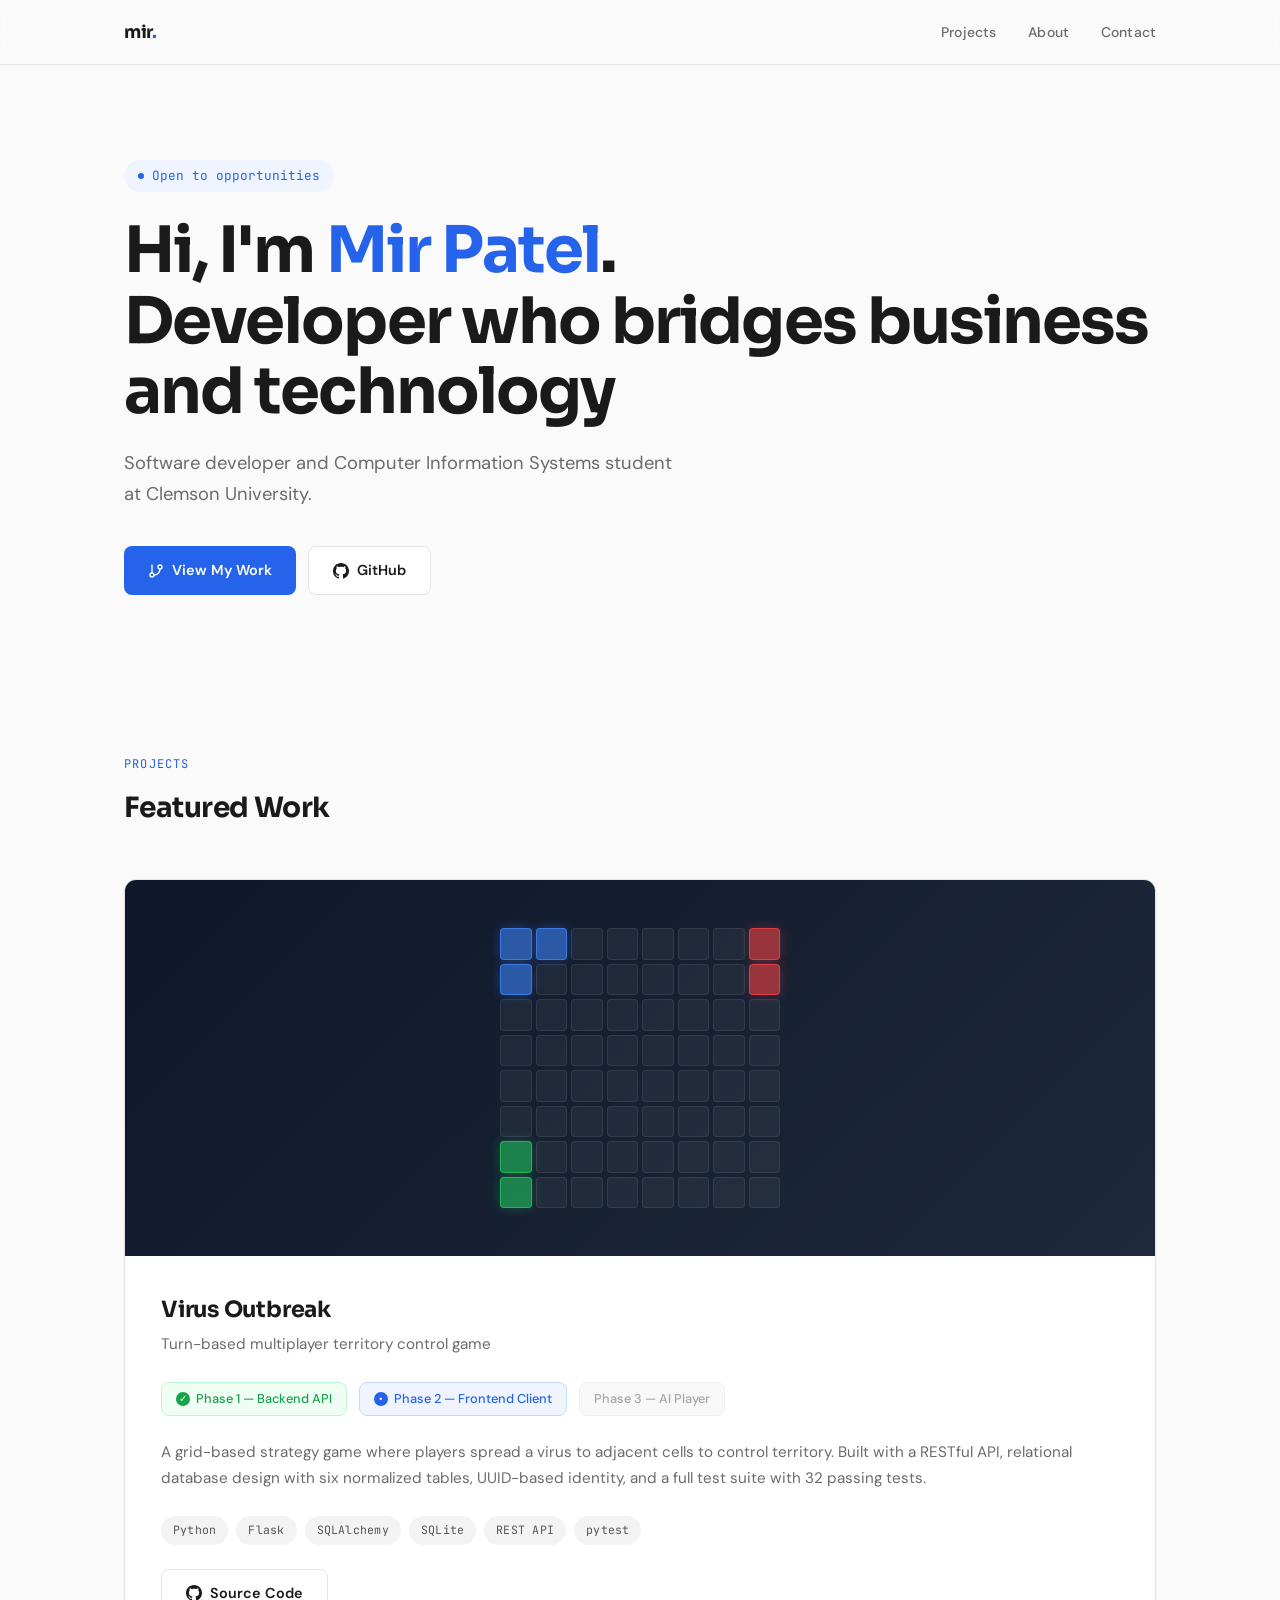
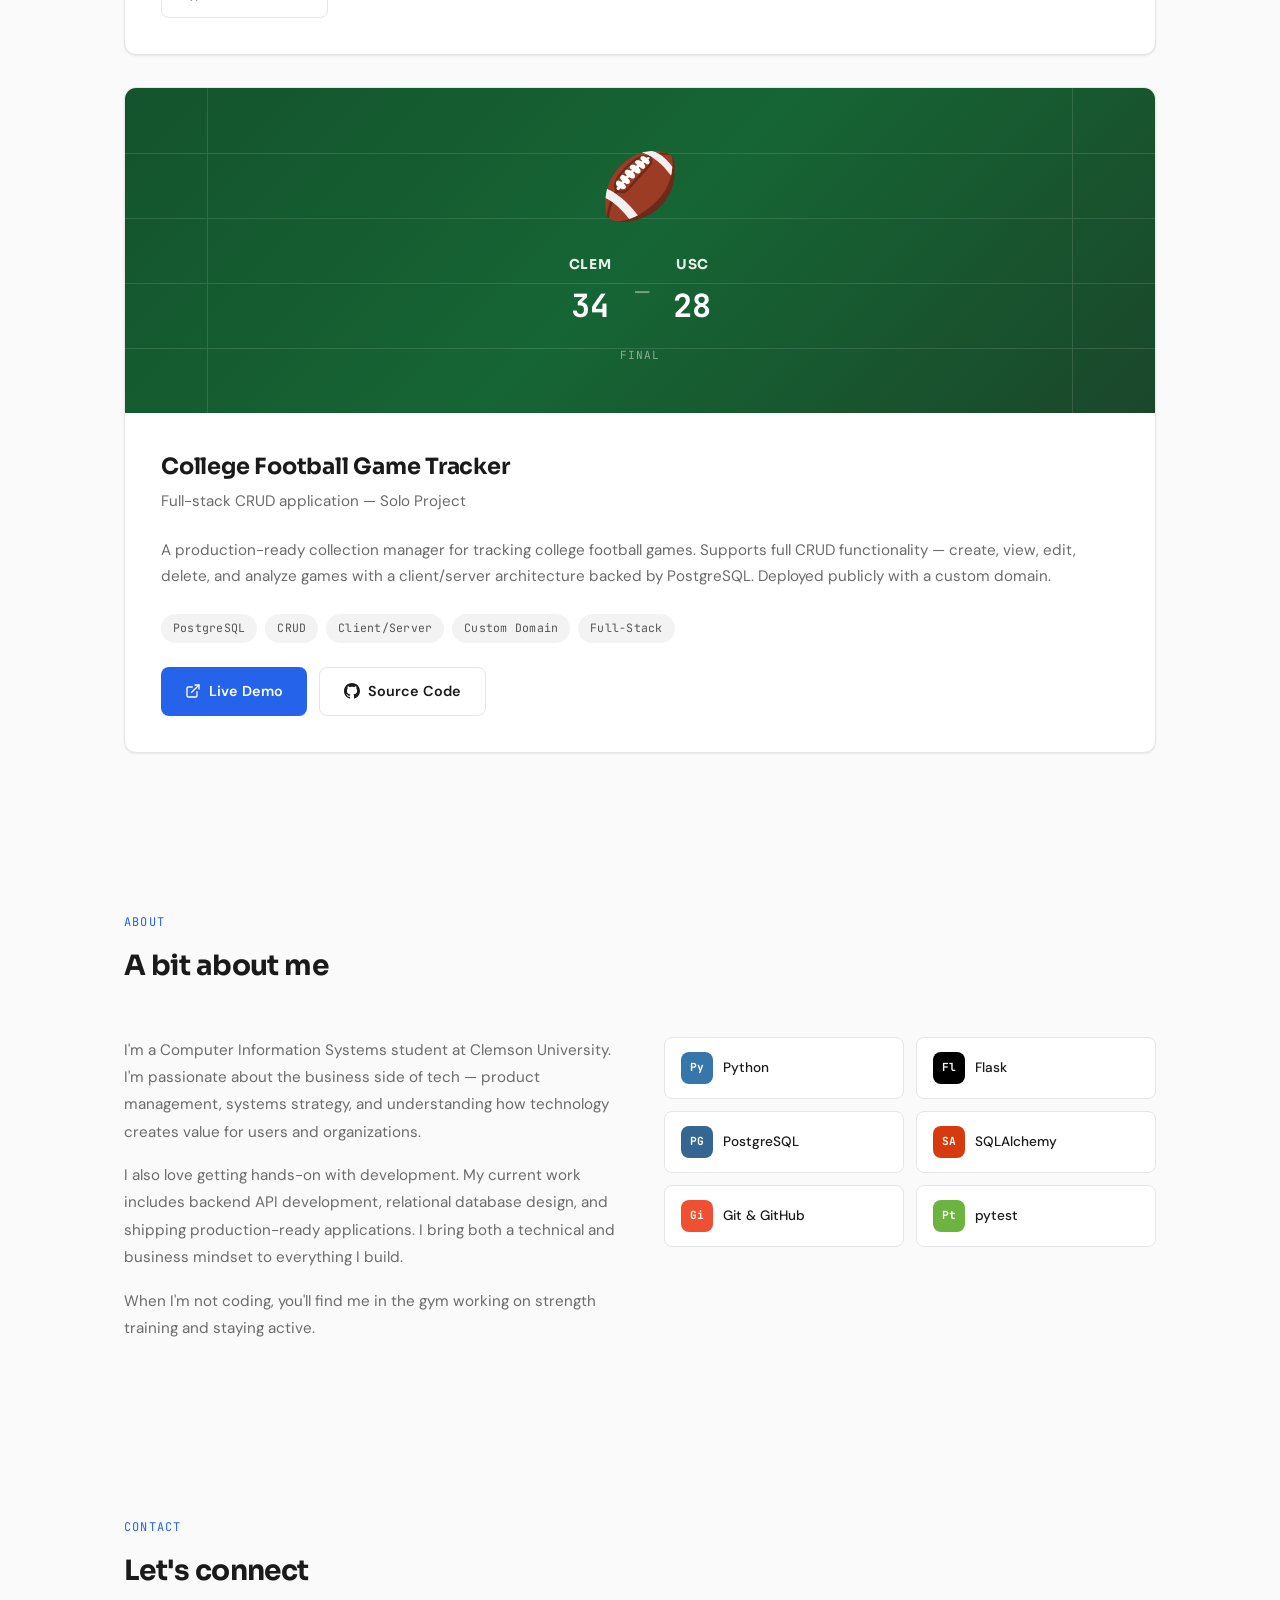
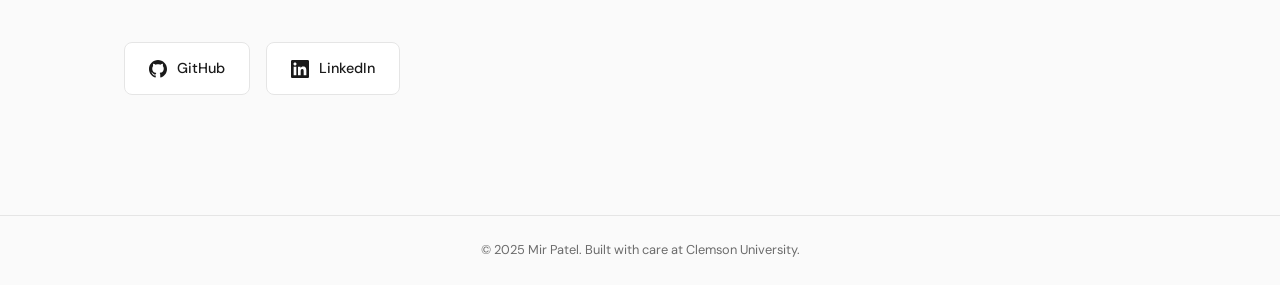
==== commit de733a6f: "Phase 1: Add /api prefix, reset endpoint, test mode, creator auto-join, moves endpoint" ====
--- a/index.html
+++ b/index.html
@@ -630,7 +630,7 @@
 
   <section class="hero">
     <div class="hero-label"><span class="dot"></span> Open to opportunities</div>
-    <h1>Hi, I'm <span class="accent">Mir Patel</span>.<br>I bridge business and technology</h1>
+    <h1>Hi, I'm <span class="accent">Mir Patel</span>.<br>Developer who bridges business and technology</h1>
     <p class="hero-description">
       Software developer and Computer Information Systems student at Clemson University.
       
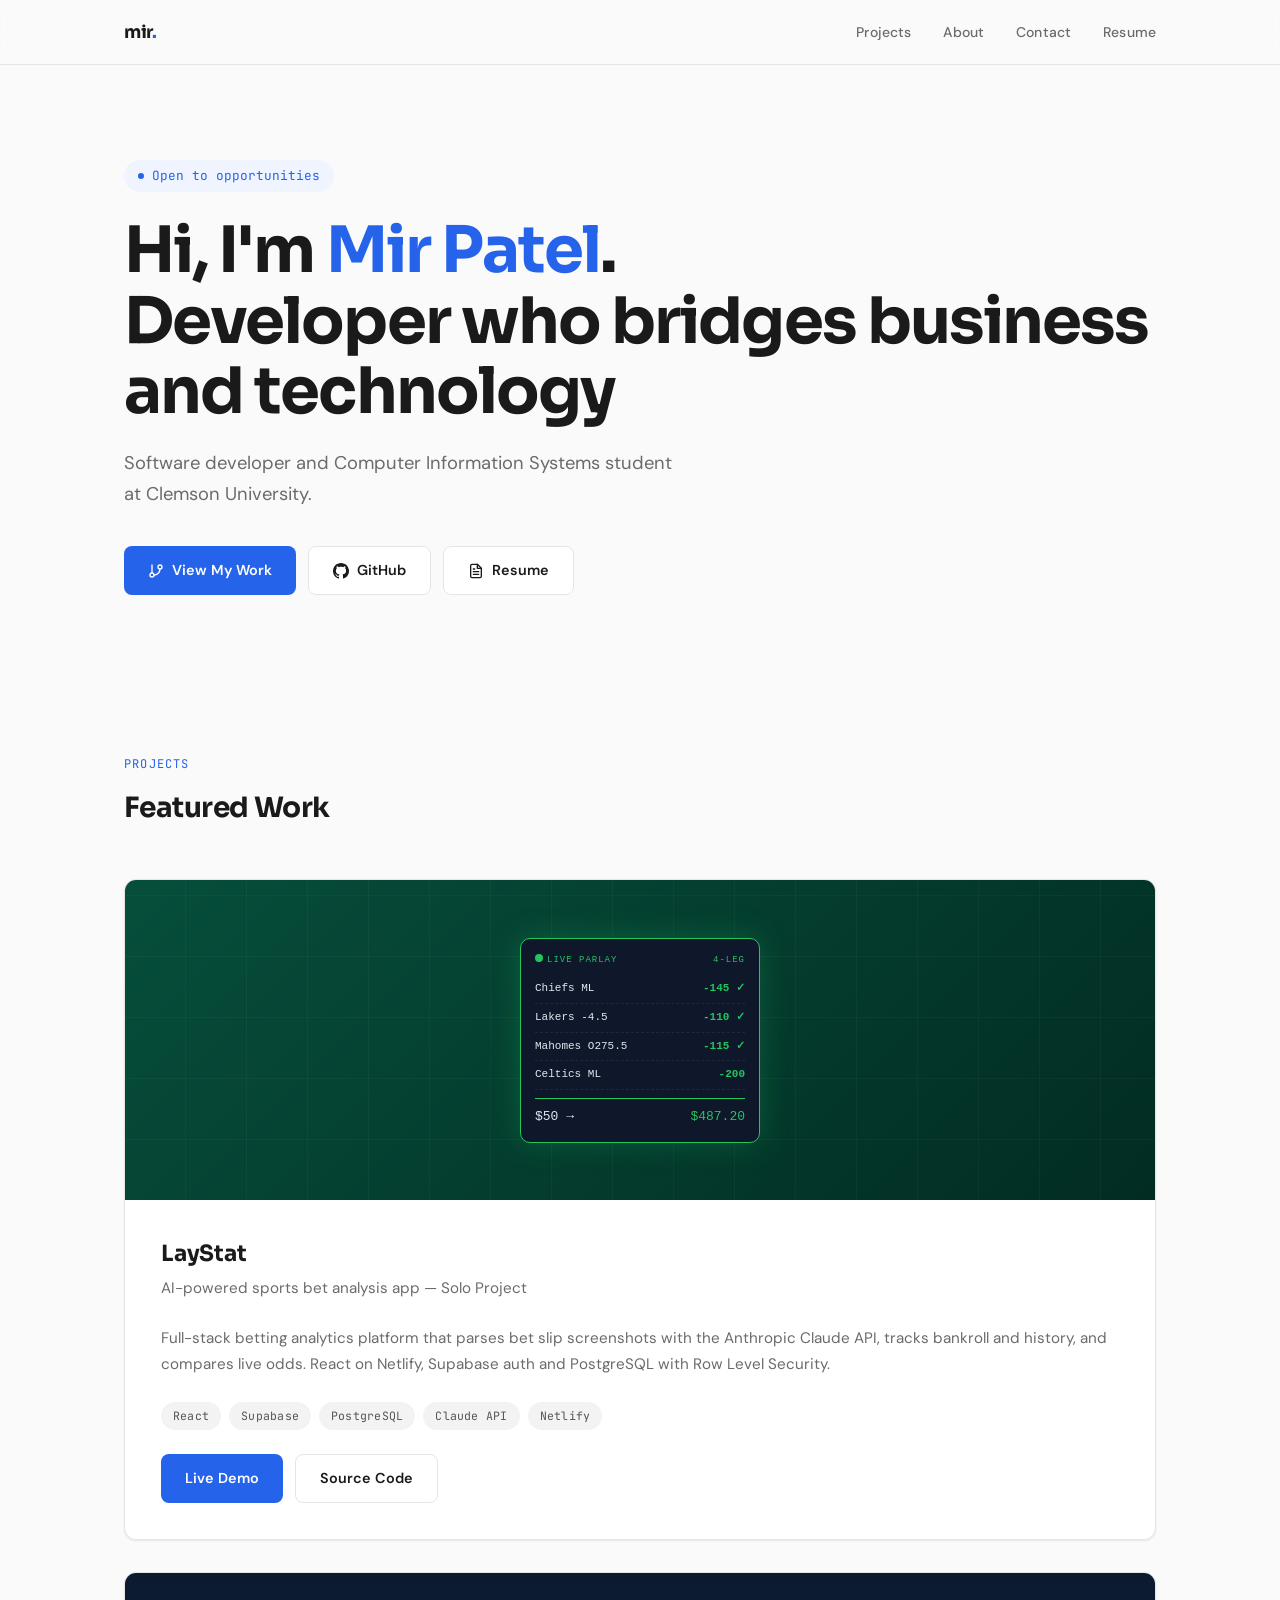
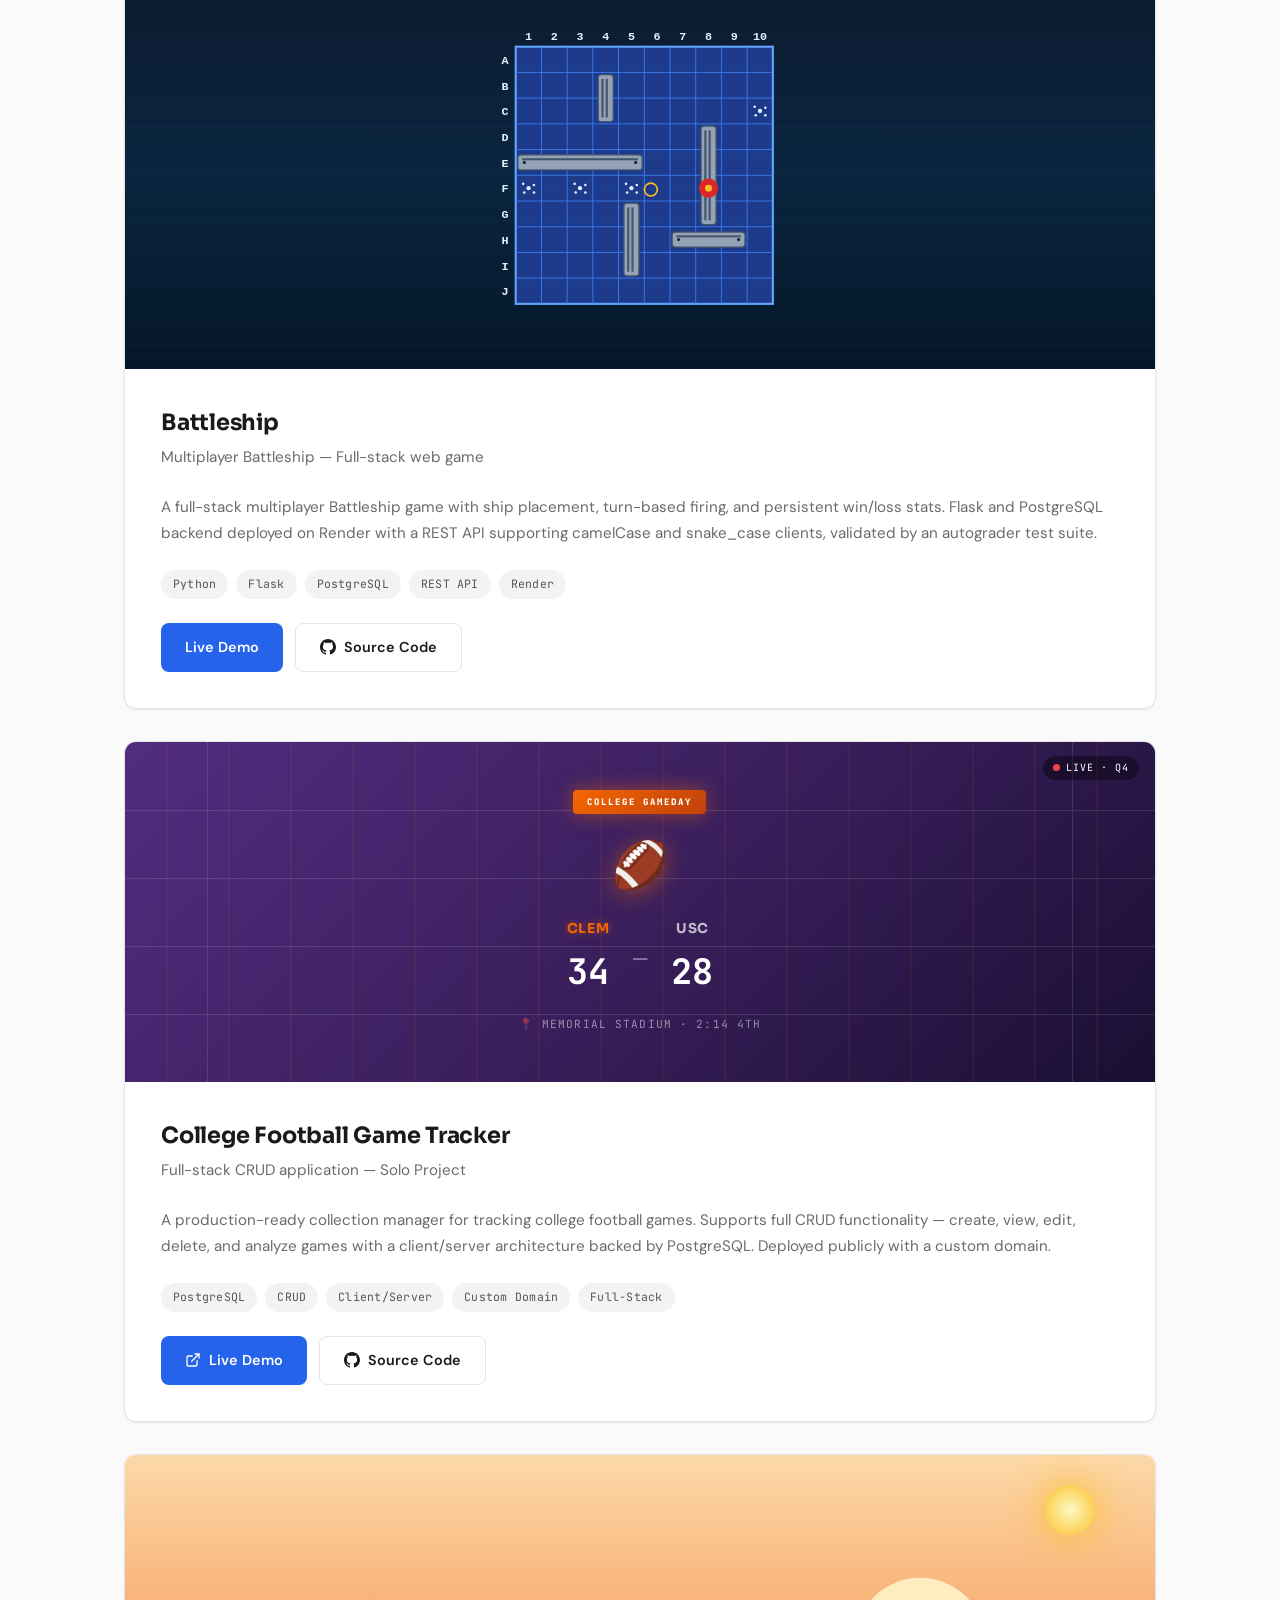
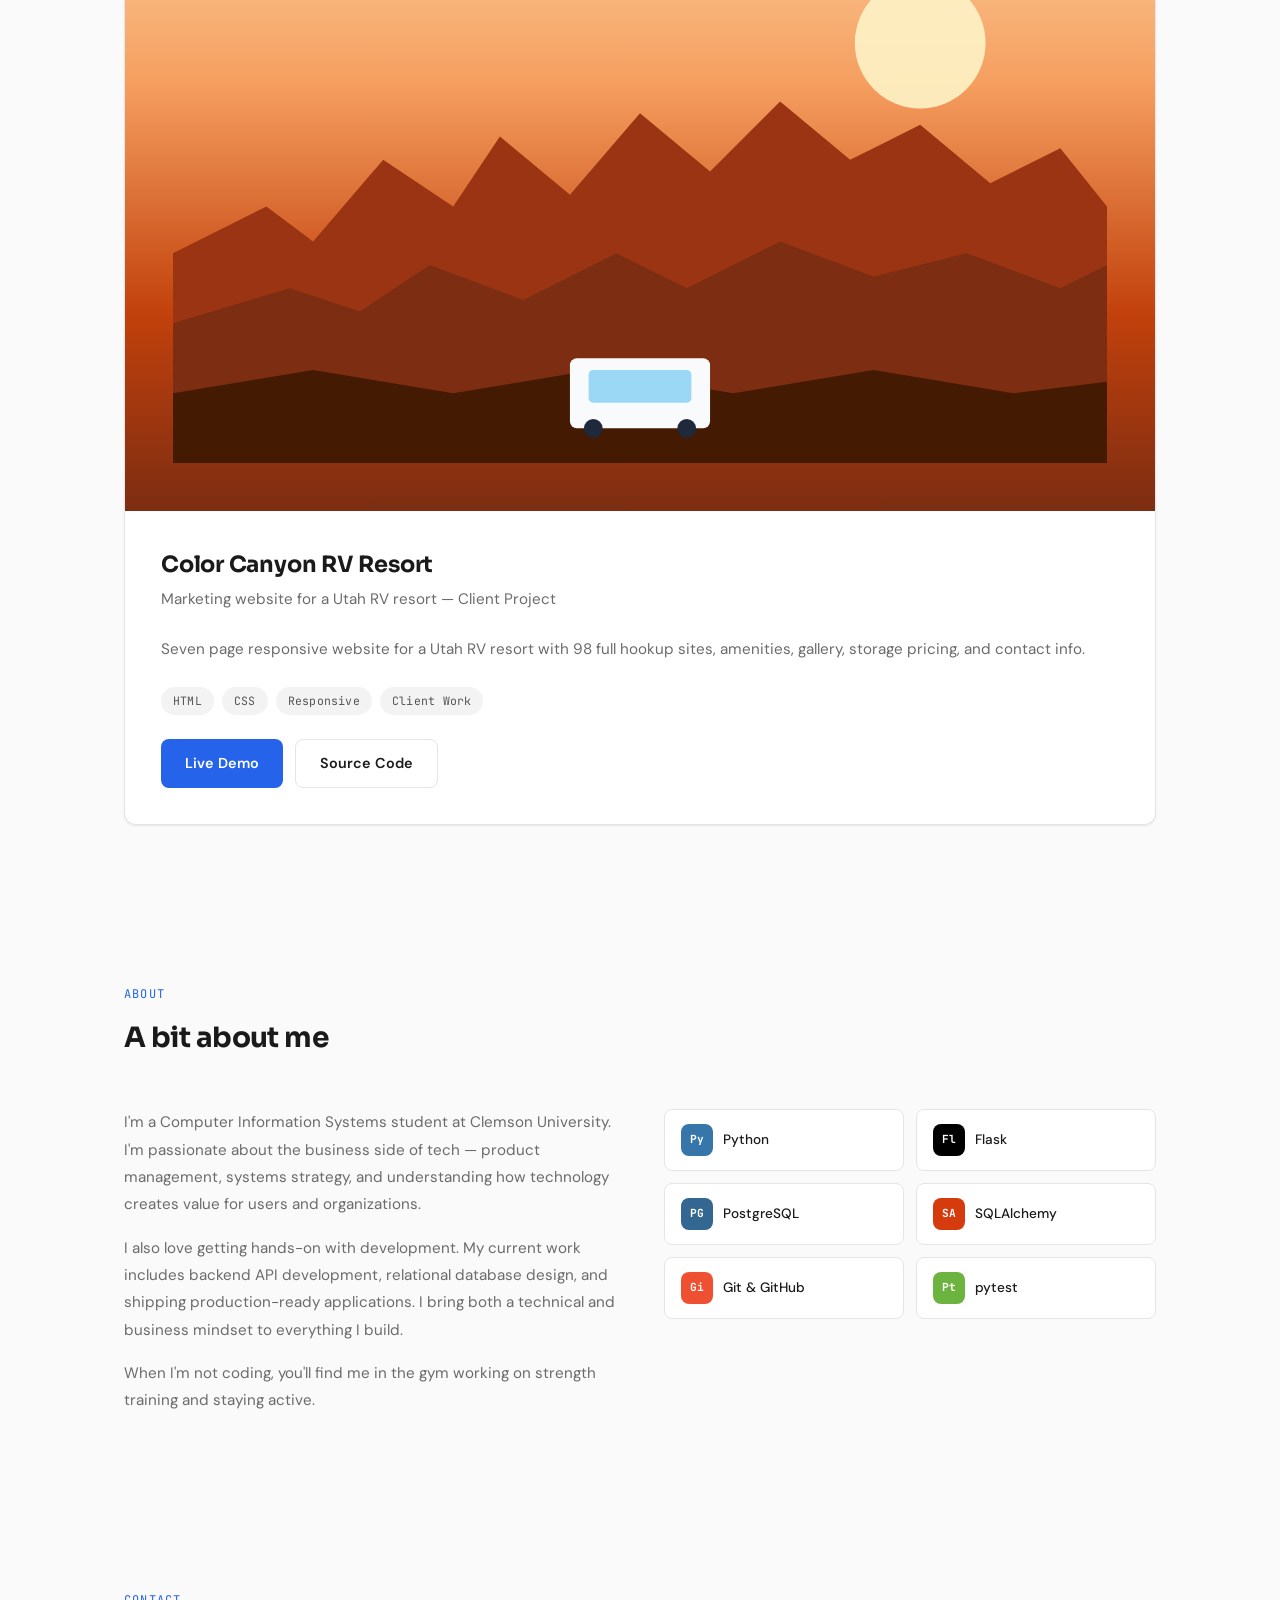
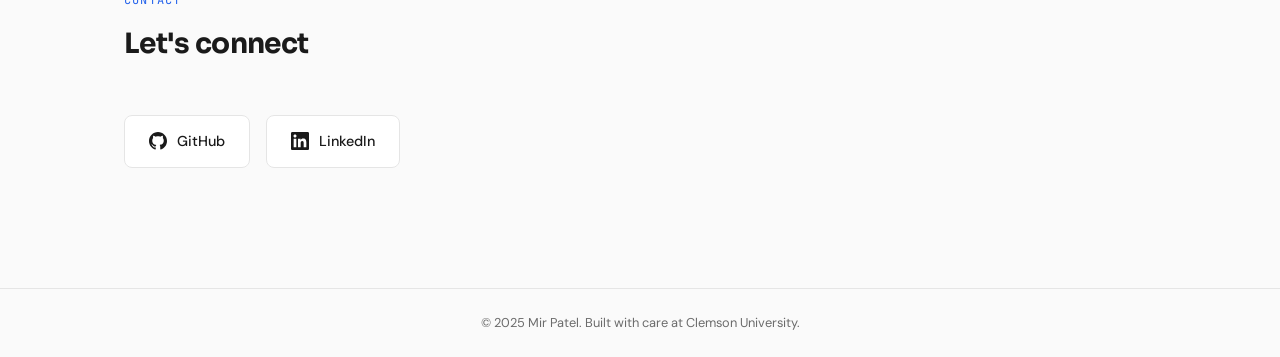
==== commit e6f5ef18: "update app" ====
--- a/index.html
+++ b/index.html
@@ -265,9 +265,29 @@
     }
 
     .featured-visual.football-bg {
-      background: linear-gradient(135deg, #14532d 0%, #166534 50%, #1a472a 100%);
+      background: linear-gradient(135deg, #522D80 0%, #3a1f5c 50%, #1a0f33 100%);
       position: relative;
-    }
+      overflow: hidden;
+    }
+    .football-bg::before {
+      content: '';
+      position: absolute;
+      inset: -20% -50%;
+      background: repeating-linear-gradient(90deg, transparent 0 60px, rgba(245,102,0,0.08) 60px 62px);
+      animation: cfbScroll 6s linear infinite;
+    }
+    @keyframes cfbScroll { from { transform: translateX(0); } to { transform: translateX(60px); } }
+    .cfb-live {
+      position: absolute; top: 14px; right: 16px; z-index: 2;
+      display: flex; align-items: center; gap: 6px;
+      background: rgba(0,0,0,0.4); padding: 4px 10px; border-radius: 12px;
+      font-family: var(--font-mono); font-size: 10px; color: #fff; letter-spacing: 1px;
+    }
+    .cfb-live::before {
+      content: ''; width: 7px; height: 7px; border-radius: 50%;
+      background: #ef4444; animation: cfbPulse 1.2s ease-in-out infinite;
+    }
+    @keyframes cfbPulse { 0%,100% { opacity:1; box-shadow:0 0 6px #ef4444; } 50% { opacity:0.4; } }
 
     .field-lines {
       position: absolute;
@@ -302,7 +322,13 @@
 
     .football-emoji {
       font-size: 4rem;
-      animation: float 3s ease-in-out infinite;
+      animation: cfbSpin 2.5s ease-in-out infinite;
+      filter: drop-shadow(0 4px 12px rgba(245,102,0,0.5));
+    }
+    @keyframes cfbSpin {
+      0%   { transform: translateX(-60px) rotate(0deg); }
+      50%  { transform: translateX(60px) rotate(360deg); }
+      100% { transform: translateX(-60px) rotate(720deg); }
     }
 
     .scoreboard {
@@ -322,16 +348,19 @@
       font-family: var(--font-heading);
       font-size: 0.85rem;
       font-weight: 700;
-      color: rgba(255,255,255,0.9);
+      color: #F56600;
       letter-spacing: 0.05em;
-    }
-
+      text-shadow: 0 0 8px rgba(245,102,0,0.5);
+    }
+    .team-abbr.away { color: rgba(255,255,255,0.7); text-shadow:none; }
     .team-pts {
       font-family: var(--font-mono);
-      font-size: 2rem;
+      font-size: 2.2rem;
       font-weight: 700;
       color: #fff;
-    }
+      animation: cfbScore 4s ease-in-out infinite;
+    }
+    @keyframes cfbScore { 0%,90%,100% { transform: scale(1); color:#fff; } 92% { transform: scale(1.25); color:#F56600; text-shadow:0 0 16px #F56600; } }
 
     .score-divider {
       font-family: var(--font-mono);
@@ -465,6 +494,33 @@
     .phase.in-progress .phase-icon { background: var(--accent); color: #fff; }
 
     .projects-gap { margin-top: 32px; }
+    .battleship-bg { background:linear-gradient(180deg,#0c1a2e 0%,#0a2540 50%,#051628 100%); display:flex; align-items:center; justify-content:center; overflow:hidden; position:relative; }
+    .battleship-bg::before { content:''; position:absolute; inset:0; background:repeating-linear-gradient(180deg,transparent 0 30px,rgba(56,189,248,0.04) 30px 31px); animation:bsWave 4s linear infinite; }
+    @keyframes bsWave { from{transform:translateY(0)} to{transform:translateY(30px)} }
+    .bs-board { display:grid; grid-template-columns:repeat(8,26px); grid-template-rows:repeat(8,26px); gap:3px; position:relative; z-index:1; }
+    .bs-c { background:rgba(56,189,248,0.10); border:1px solid rgba(56,189,248,0.30); border-radius:3px; }
+    .bs-s { background:linear-gradient(180deg,#64748b,#334155); border-color:#94a3b8; box-shadow:inset 0 -2px 0 rgba(0,0,0,0.4); }
+    .bs-h { background:radial-gradient(circle,#fbbf24,#dc2626); border-color:#fca5a5; animation:bsHit 1.6s ease-in-out infinite; }
+    @keyframes bsHit { 0%,100%{box-shadow:0 0 4px #dc2626} 50%{box-shadow:0 0 14px #fbbf24} }
+    .bs-m::after { content:''; display:block; width:6px; height:6px; margin:9px auto; background:#f1f5f9; border-radius:50%; box-shadow:0 0 6px rgba(255,255,255,0.6); }
+    .bs-fire { animation:bsFire 2.4s ease-in infinite; }
+    @keyframes bsFire { 0%{opacity:0;transform:scale(0)} 30%{opacity:1;transform:scale(1)} 70%{opacity:1;transform:scale(1)} 100%{opacity:0;transform:scale(1.4)} }
+    .laystat-bg { background:linear-gradient(135deg,#064e3b 0%,#022c22 100%); display:flex; align-items:center; justify-content:center; padding:18px; position:relative; overflow:hidden; }
+    .laystat-bg::before { content:''; position:absolute; inset:0; background:repeating-linear-gradient(90deg,transparent 0 60px,rgba(255,255,255,0.03) 60px 61px),repeating-linear-gradient(0deg,transparent 0 60px,rgba(255,255,255,0.03) 60px 61px); }
+    .ls-slip { width:240px; background:#0f172a; border:1px solid #22c55e; border-radius:10px; padding:14px; font-family:ui-monospace,monospace; color:#e2e8f0; position:relative; box-shadow:0 0 30px rgba(34,197,94,0.25); }
+    .ls-head { display:flex; justify-content:space-between; font-size:9px; color:#22c55e; letter-spacing:1px; margin-bottom:8px; }
+    .ls-leg { display:flex; justify-content:space-between; font-size:11px; padding:5px 0; border-bottom:1px dashed #1e293b; }
+    .ls-leg span:last-child { color:#22c55e; font-weight:700; }
+    .ls-tot { display:flex; justify-content:space-between; margin-top:8px; padding-top:8px; border-top:1px solid #22c55e; font-size:13px; }
+    .ls-tot .ls-win { color:#22c55e; animation:lsWin 2s ease-in-out infinite; }
+    @keyframes lsWin { 0%,100%{text-shadow:0 0 4px #22c55e} 50%{text-shadow:0 0 12px #22c55e,0 0 20px #22c55e} }
+    .ls-tick { display:inline-block; width:8px; height:8px; border-radius:50%; background:#22c55e; margin-right:4px; animation:lsTick 1.5s ease-in-out infinite; }
+    @keyframes lsTick { 0%,100%{opacity:1} 50%{opacity:0.3} }
+    .canyon-bg { background:linear-gradient(180deg,#fcd9a8 0%,#f59e5f 35%,#c2410c 70%,#7c2d12 100%); display:flex; align-items:flex-end; justify-content:center; overflow:hidden; position:relative; }
+    .canyon-bg::before { content:''; position:absolute; top:30px; right:60px; width:50px; height:50px; background:radial-gradient(circle,#fef9c3,#fbbf24); border-radius:50%; box-shadow:0 0 40px #fbbf24; animation:canyonSun 4s ease-in-out infinite; }
+    @keyframes canyonSun { 0%,100%{box-shadow:0 0 40px #fbbf24} 50%{box-shadow:0 0 60px #fde047} }
+    .canyon-rv { position:absolute; bottom:30px; left:-80px; animation:canyonDrive 8s linear infinite; }
+    @keyframes canyonDrive { 0%{left:-80px} 100%{left:100%} }
 
     .about-grid {
       display: grid;
@@ -621,6 +677,7 @@
         <li><a href="#projects">Projects</a></li>
         <li><a href="#about">About</a></li>
         <li><a href="#contact">Contact</a></li>
+        <li><a href="assets/Mir_Patel_Resume.pdf" target="_blank">Resume</a></li>
       </ul>
       <button class="hamburger" id="hamburger" aria-label="Toggle menu">
         <span></span><span></span><span></span>
@@ -644,6 +701,10 @@
         <svg xmlns="http://www.w3.org/2000/svg" viewBox="0 0 24 24" fill="currentColor"><path d="M12 0c-6.626 0-12 5.373-12 12 0 5.302 3.438 9.8 8.207 11.387.599.111.793-.261.793-.577v-2.234c-3.338.726-4.033-1.416-4.033-1.416-.546-1.387-1.333-1.756-1.333-1.756-1.089-.745.083-.729.083-.729 1.205.084 1.839 1.237 1.839 1.237 1.07 1.834 2.807 1.304 3.492.997.107-.775.418-1.305.762-1.604-2.665-.305-5.467-1.334-5.467-5.931 0-1.311.469-2.381 1.236-3.221-.124-.303-.535-1.524.117-3.176 0 0 1.008-.322 3.301 1.23.957-.266 1.983-.399 3.003-.404 1.02.005 2.047.138 3.006.404 2.291-1.552 3.297-1.23 3.297-1.23.653 1.653.242 2.874.118 3.176.77.84 1.235 1.911 1.235 3.221 0 4.609-2.807 5.624-5.479 5.921.43.372.823 1.102.823 2.222v3.293c0 .319.192.694.801.576 4.765-1.589 8.199-6.086 8.199-11.386 0-6.627-5.373-12-12-12z"/></svg>
         GitHub
       </a>
+      <a href="assets/Mir_Patel_Resume.pdf" target="_blank" class="btn btn-secondary">
+        <svg xmlns="http://www.w3.org/2000/svg" viewBox="0 0 24 24" fill="none" stroke="currentColor" stroke-width="2" stroke-linecap="round" stroke-linejoin="round" width="18" height="18"><path d="M14 2H6a2 2 0 0 0-2 2v16a2 2 0 0 0 2 2h12a2 2 0 0 0 2-2V8z"/><polyline points="14 2 14 8 20 8"/><line x1="16" y1="13" x2="8" y2="13"/><line x1="16" y1="17" x2="8" y2="17"/><polyline points="10 9 9 9 8 9"/></svg>
+        Resume
+      </a>
     </div>
   </section>
 
@@ -651,41 +712,42 @@
     <p class="section-label">Projects</p>
     <h2 class="section-title">Featured Work</h2>
 
-    <div class="featured-card fade-in">
-      <div class="featured-visual virus-bg">
-        <div class="game-grid" id="gameGrid"></div>
-      </div>
+    <div class="featured-card fade-in"><div class="featured-visual laystat-bg"><div class="ls-slip">
+<div class="ls-head"><span><span class="ls-tick"></span>LIVE PARLAY</span><span>4-LEG</span></div>
+<div class="ls-leg"><span>Chiefs ML</span><span>-145 ✓</span></div>
+<div class="ls-leg"><span>Lakers -4.5</span><span>-110 ✓</span></div>
+<div class="ls-leg"><span>Mahomes O275.5</span><span>-115 ✓</span></div>
+<div class="ls-leg"><span>Celtics ML</span><span>-200</span></div>
+<div class="ls-tot"><span>$50 →</span><span class="ls-win">$487.20</span></div>
+</div></div><div class="featured-body">
+      <h3>LayStat</h3>
+      <p class="featured-subtitle">AI-powered sports bet analysis app — Solo Project</p>
+      <p>Full-stack betting analytics platform that parses bet slip screenshots with the Anthropic Claude API, tracks bankroll and history, and compares live odds. React on Netlify, Supabase auth and PostgreSQL with Row Level Security.</p>
+      <div class="tags"><span class="tag">React</span><span class="tag">Supabase</span><span class="tag">PostgreSQL</span><span class="tag">Claude API</span><span class="tag">Netlify</span></div>
+      <div class="project-links"><a href="https://laystat.netlify.app" target="_blank" class="btn btn-primary btn-sm">Live Demo</a><a href="https://github.com/mirpatelll/LayStat" target="_blank" class="btn btn-secondary btn-sm">Source Code</a></div>
+    </div></div>
+
+    <div class="featured-card fade-in projects-gap">
+      <div class="featured-visual battleship-bg"><svg viewBox="0 0 280 280" xmlns="http://www.w3.org/2000/svg" width="100%" style="max-width:300px;image-rendering:pixelated">
+<rect x="24" y="24" width="240" height="240" fill="#1e3a8a" stroke="#60a5fa" stroke-width="2"/><line x1="48" y1="24" x2="48" y2="264" stroke="#3b82f6" stroke-width="0.8"/><line x1="24" y1="48" x2="264" y2="48" stroke="#3b82f6" stroke-width="0.8"/><line x1="72" y1="24" x2="72" y2="264" stroke="#3b82f6" stroke-width="0.8"/><line x1="24" y1="72" x2="264" y2="72" stroke="#3b82f6" stroke-width="0.8"/><line x1="96" y1="24" x2="96" y2="264" stroke="#3b82f6" stroke-width="0.8"/><line x1="24" y1="96" x2="264" y2="96" stroke="#3b82f6" stroke-width="0.8"/><line x1="120" y1="24" x2="120" y2="264" stroke="#3b82f6" stroke-width="0.8"/><line x1="24" y1="120" x2="264" y2="120" stroke="#3b82f6" stroke-width="0.8"/><line x1="144" y1="24" x2="144" y2="264" stroke="#3b82f6" stroke-width="0.8"/><line x1="24" y1="144" x2="264" y2="144" stroke="#3b82f6" stroke-width="0.8"/><line x1="168" y1="24" x2="168" y2="264" stroke="#3b82f6" stroke-width="0.8"/><line x1="24" y1="168" x2="264" y2="168" stroke="#3b82f6" stroke-width="0.8"/><line x1="192" y1="24" x2="192" y2="264" stroke="#3b82f6" stroke-width="0.8"/><line x1="24" y1="192" x2="264" y2="192" stroke="#3b82f6" stroke-width="0.8"/><line x1="216" y1="24" x2="216" y2="264" stroke="#3b82f6" stroke-width="0.8"/><line x1="24" y1="216" x2="264" y2="216" stroke="#3b82f6" stroke-width="0.8"/><line x1="240" y1="24" x2="240" y2="264" stroke="#3b82f6" stroke-width="0.8"/><line x1="24" y1="240" x2="264" y2="240" stroke="#3b82f6" stroke-width="0.8"/><text x="36" y="18" fill="#e0f2fe" font-family="monospace" font-size="11" text-anchor="middle" font-weight="700">1</text><text x="60" y="18" fill="#e0f2fe" font-family="monospace" font-size="11" text-anchor="middle" font-weight="700">2</text><text x="84" y="18" fill="#e0f2fe" font-family="monospace" font-size="11" text-anchor="middle" font-weight="700">3</text><text x="108" y="18" fill="#e0f2fe" font-family="monospace" font-size="11" text-anchor="middle" font-weight="700">4</text><text x="132" y="18" fill="#e0f2fe" font-family="monospace" font-size="11" text-anchor="middle" font-weight="700">5</text><text x="156" y="18" fill="#e0f2fe" font-family="monospace" font-size="11" text-anchor="middle" font-weight="700">6</text><text x="180" y="18" fill="#e0f2fe" font-family="monospace" font-size="11" text-anchor="middle" font-weight="700">7</text><text x="204" y="18" fill="#e0f2fe" font-family="monospace" font-size="11" text-anchor="middle" font-weight="700">8</text><text x="228" y="18" fill="#e0f2fe" font-family="monospace" font-size="11" text-anchor="middle" font-weight="700">9</text><text x="252" y="18" fill="#e0f2fe" font-family="monospace" font-size="11" text-anchor="middle" font-weight="700">10</text><text x="14" y="40" fill="#e0f2fe" font-family="monospace" font-size="11" text-anchor="middle" font-weight="700">A</text><text x="14" y="64" fill="#e0f2fe" font-family="monospace" font-size="11" text-anchor="middle" font-weight="700">B</text><text x="14" y="88" fill="#e0f2fe" font-family="monospace" font-size="11" text-anchor="middle" font-weight="700">C</text><text x="14" y="112" fill="#e0f2fe" font-family="monospace" font-size="11" text-anchor="middle" font-weight="700">D</text><text x="14" y="136" fill="#e0f2fe" font-family="monospace" font-size="11" text-anchor="middle" font-weight="700">E</text><text x="14" y="160" fill="#e0f2fe" font-family="monospace" font-size="11" text-anchor="middle" font-weight="700">F</text><text x="14" y="184" fill="#e0f2fe" font-family="monospace" font-size="11" text-anchor="middle" font-weight="700">G</text><text x="14" y="208" fill="#e0f2fe" font-family="monospace" font-size="11" text-anchor="middle" font-weight="700">H</text><text x="14" y="232" fill="#e0f2fe" font-family="monospace" font-size="11" text-anchor="middle" font-weight="700">I</text><text x="14" y="256" fill="#e0f2fe" font-family="monospace" font-size="11" text-anchor="middle" font-weight="700">J</text><rect x="26" y="125" width="116" height="14" rx="3" fill="#94a3b8" stroke="#475569" stroke-width="1.2"/><rect x="30" y="128" width="108" height="2" fill="#475569"/><circle cx="32" cy="132" r="1.5" fill="#1e293b"/><circle cx="136" cy="132" r="1.5" fill="#1e293b"/><rect x="197" y="98" width="14" height="92" rx="3" fill="#94a3b8" stroke="#475569" stroke-width="1.2"/><rect x="200" y="102" width="2" height="84" fill="#475569"/><rect x="204" y="102" width="2" height="84" fill="#475569"/><rect x="125" y="170" width="14" height="68" rx="3" fill="#94a3b8" stroke="#475569" stroke-width="1.2"/><rect x="128" y="174" width="2" height="60" fill="#475569"/><rect x="132" y="174" width="2" height="60" fill="#475569"/><rect x="170" y="197" width="68" height="14" rx="3" fill="#94a3b8" stroke="#475569" stroke-width="1.2"/><rect x="174" y="200" width="60" height="2" fill="#475569"/><circle cx="176" cy="204" r="1.5" fill="#1e293b"/><circle cx="232" cy="204" r="1.5" fill="#1e293b"/><rect x="101" y="50" width="14" height="44" rx="3" fill="#94a3b8" stroke="#475569" stroke-width="1.2"/><rect x="104" y="54" width="2" height="36" fill="#475569"/><rect x="108" y="54" width="2" height="36" fill="#475569"/><g><circle cx="204" cy="156" r="9" fill="#dc2626"/><circle cx="204" cy="156" r="5" fill="#fbbf24"><animate attributeName="r" values="3;7;3" dur="1.2s" repeatCount="indefinite"/></circle></g><g fill="#e0f2fe"><circle cx="252" cy="84" r="2"/><circle cx="247" cy="80" r="1.2"/><circle cx="257" cy="81" r="1.2"/><circle cx="248" cy="88" r="1.2"/><circle cx="257" cy="88" r="1.2"/></g><g fill="#e0f2fe"><circle cx="36" cy="156" r="2"/><circle cx="31" cy="152" r="1.2"/><circle cx="41" cy="153" r="1.2"/><circle cx="32" cy="160" r="1.2"/><circle cx="41" cy="160" r="1.2"/></g><g fill="#e0f2fe"><circle cx="84" cy="156" r="2"/><circle cx="79" cy="152" r="1.2"/><circle cx="89" cy="153" r="1.2"/><circle cx="80" cy="160" r="1.2"/><circle cx="89" cy="160" r="1.2"/></g><g fill="#e0f2fe"><circle cx="132" cy="156" r="2"/><circle cx="127" cy="152" r="1.2"/><circle cx="137" cy="153" r="1.2"/><circle cx="128" cy="160" r="1.2"/><circle cx="137" cy="160" r="1.2"/></g><g><circle r="6" fill="none" stroke="#fbbf24" stroke-width="1.5"><animate attributeName="cx" values="60;180;132;204;60" dur="6s" repeatCount="indefinite"/><animate attributeName="cy" values="60;120;180;96;60" dur="6s" repeatCount="indefinite"/><animate attributeName="opacity" values="0;1;1;1;0" dur="6s" repeatCount="indefinite"/></circle></g></svg></div>
       <div class="featured-body">
-        <h3>Virus Outbreak</h3>
-        <p class="featured-subtitle">Turn-based multiplayer territory control game</p>
-        <div class="phases">
-          <span class="phase complete">
-            <span class="phase-icon">&#10003;</span>
-            Phase 1 — Backend API
-          </span>
-          <span class="phase in-progress">
-            <span class="phase-icon">&#8226;</span>
-            Phase 2 — Frontend Client
-          </span>
-          <span class="phase upcoming">
-            Phase 3 — AI Player
-          </span>
-        </div>
+        <h3>Battleship</h3>
+        <p class="featured-subtitle">Multiplayer Battleship — Full-stack web game</p>
         <p>
-          A grid-based strategy game where players spread a virus to adjacent cells to control territory.
-          Built with a RESTful API, relational database design with six normalized tables,
-          UUID-based identity, and a full test suite with 32 passing tests.
+          A full-stack multiplayer Battleship game with ship placement, turn-based firing, and persistent
+          win/loss stats. Flask and PostgreSQL backend deployed on Render with a REST API supporting
+          camelCase and snake_case clients, validated by an autograder test suite.
         </p>
         <div class="tags">
           <span class="tag">Python</span>
           <span class="tag">Flask</span>
-          <span class="tag">SQLAlchemy</span>
-          <span class="tag">SQLite</span>
+          <span class="tag">PostgreSQL</span>
           <span class="tag">REST API</span>
-          <span class="tag">pytest</span>
+          <span class="tag">Render</span>
         </div>
         <div class="project-links">
-          <a href="https://github.com/mirpatelll/FinalProject_VirusOutbreak" target="_blank" class="btn btn-secondary btn-sm">
+          <a href="https://finalproject-battleship.onrender.com" target="_blank" class="btn btn-primary btn-sm">Live Demo</a>
+          <a href="https://github.com/mirpatelll/FinalProject_Battleship" target="_blank" class="btn btn-secondary btn-sm">
             <svg xmlns="http://www.w3.org/2000/svg" viewBox="0 0 24 24" fill="currentColor" width="16" height="16"><path d="M12 0c-6.626 0-12 5.373-12 12 0 5.302 3.438 9.8 8.207 11.387.599.111.793-.261.793-.577v-2.234c-3.338.726-4.033-1.416-4.033-1.416-.546-1.387-1.333-1.756-1.333-1.756-1.089-.745.083-.729.083-.729 1.205.084 1.839 1.237 1.839 1.237 1.07 1.834 2.807 1.304 3.492.997.107-.775.418-1.305.762-1.604-2.665-.305-5.467-1.334-5.467-5.931 0-1.311.469-2.381 1.236-3.221-.124-.303-.535-1.524.117-3.176 0 0 1.008-.322 3.301 1.23.957-.266 1.983-.399 3.003-.404 1.02.005 2.047.138 3.006.404 2.291-1.552 3.297-1.23 3.297-1.23.653 1.653.242 2.874.118 3.176.77.84 1.235 1.911 1.235 3.221 0 4.609-2.807 5.624-5.479 5.921.43.372.823 1.102.823 2.222v3.293c0 .319.192.694.801.576 4.765-1.589 8.199-6.086 8.199-11.386 0-6.627-5.373-12-12-12z"/></svg>
             Source Code
           </a>
@@ -695,6 +757,7 @@
 
     <div class="featured-card fade-in projects-gap">
       <div class="featured-visual football-bg">
+        <div class="cfb-live">LIVE · Q4</div>
         <div class="field-lines">
           <div class="yard-line" style="top: 20%"></div>
           <div class="yard-line" style="top: 40%"></div>
@@ -704,19 +767,16 @@
           <div class="sideline" style="right: 8%"></div>
         </div>
         <div class="football-icon">
-          <div class="football-emoji">🏈</div>
+          <div style="background:linear-gradient(135deg,#F56600,#c2410c);padding:5px 14px;border-radius:4px;font-family:var(--font-mono);font-size:9px;font-weight:800;letter-spacing:2px;color:#fff;box-shadow:0 0 20px rgba(245,102,0,0.5);">COLLEGE GAMEDAY</div>
+          <div style="display:flex;align-items:center;gap:18px;">
+            <div class="football-emoji" style="font-size:2.8rem">🏈</div>
+          </div>
           <div class="scoreboard">
-            <div class="team-score">
-              <span class="team-abbr">CLEM</span>
-              <span class="team-pts">34</span>
-            </div>
+            <div class="team-score"><span class="team-abbr">CLEM</span><span class="team-pts">34</span></div>
             <span class="score-divider">—</span>
-            <div class="team-score">
-              <span class="team-abbr">USC</span>
-              <span class="team-pts">28</span>
-            </div>
+            <div class="team-score"><span class="team-abbr away">USC</span><span class="team-pts">28</span></div>
           </div>
-          <span class="game-quarter">Final</span>
+          <span class="game-quarter">📍 MEMORIAL STADIUM · 2:14 4TH</span>
         </div>
       </div>
       <div class="featured-body">
@@ -746,6 +806,24 @@
         </div>
       </div>
     </div>
+    
+    <div class="featured-card fade-in projects-gap"><div class="featured-visual canyon-bg"><div class="canyon-rv" style="font-size:32px">🚐</div>
+      <svg viewBox="0 0 400 240" xmlns="http://www.w3.org/2000/svg" width="100%" preserveAspectRatio="xMidYMid slice">
+        <circle cx="320" cy="60" r="28" fill="#fef3c7" opacity="0.9"/>
+        <path d="M0 240 L0 150 L40 130 L60 145 L90 110 L120 130 L140 100 L170 125 L200 90 L230 115 L260 85 L290 110 L320 95 L350 120 L380 105 L400 130 L400 240 Z" fill="#9a3412"/>
+        <path d="M0 240 L0 180 L50 165 L80 175 L110 155 L150 170 L190 150 L220 165 L260 145 L300 160 L340 150 L380 165 L400 155 L400 240 Z" fill="#7c2d12"/>
+        <path d="M0 240 L0 210 L60 200 L120 210 L180 200 L240 210 L300 200 L360 210 L400 205 L400 240 Z" fill="#451a03"/>
+        <rect x="170" y="195" width="60" height="30" rx="3" fill="#f8fafc"/>
+        <rect x="178" y="200" width="44" height="14" rx="2" fill="#0ea5e9" opacity="0.4"/>
+        <circle cx="180" cy="225" r="4" fill="#1e293b"/><circle cx="220" cy="225" r="4" fill="#1e293b"/>
+      </svg>
+    </div><div class="featured-body">
+      <h3>Color Canyon RV Resort</h3>
+      <p class="featured-subtitle">Marketing website for a Utah RV resort — Client Project</p>
+      <p>Seven page responsive website for a Utah RV resort with 98 full hookup sites, amenities, gallery, storage pricing, and contact info.</p>
+      <div class="tags"><span class="tag">HTML</span><span class="tag">CSS</span><span class="tag">Responsive</span><span class="tag">Client Work</span></div>
+      <div class="project-links"><a href="https://colorcanyonrvresorts.netlify.app/" target="_blank" class="btn btn-primary btn-sm">Live Demo</a><a href="https://github.com/mirpatelll/ColorCanyonUtah" target="_blank" class="btn btn-secondary btn-sm">Source Code</a></div>
+    </div></div>
   </section>
 
   <section id="about">
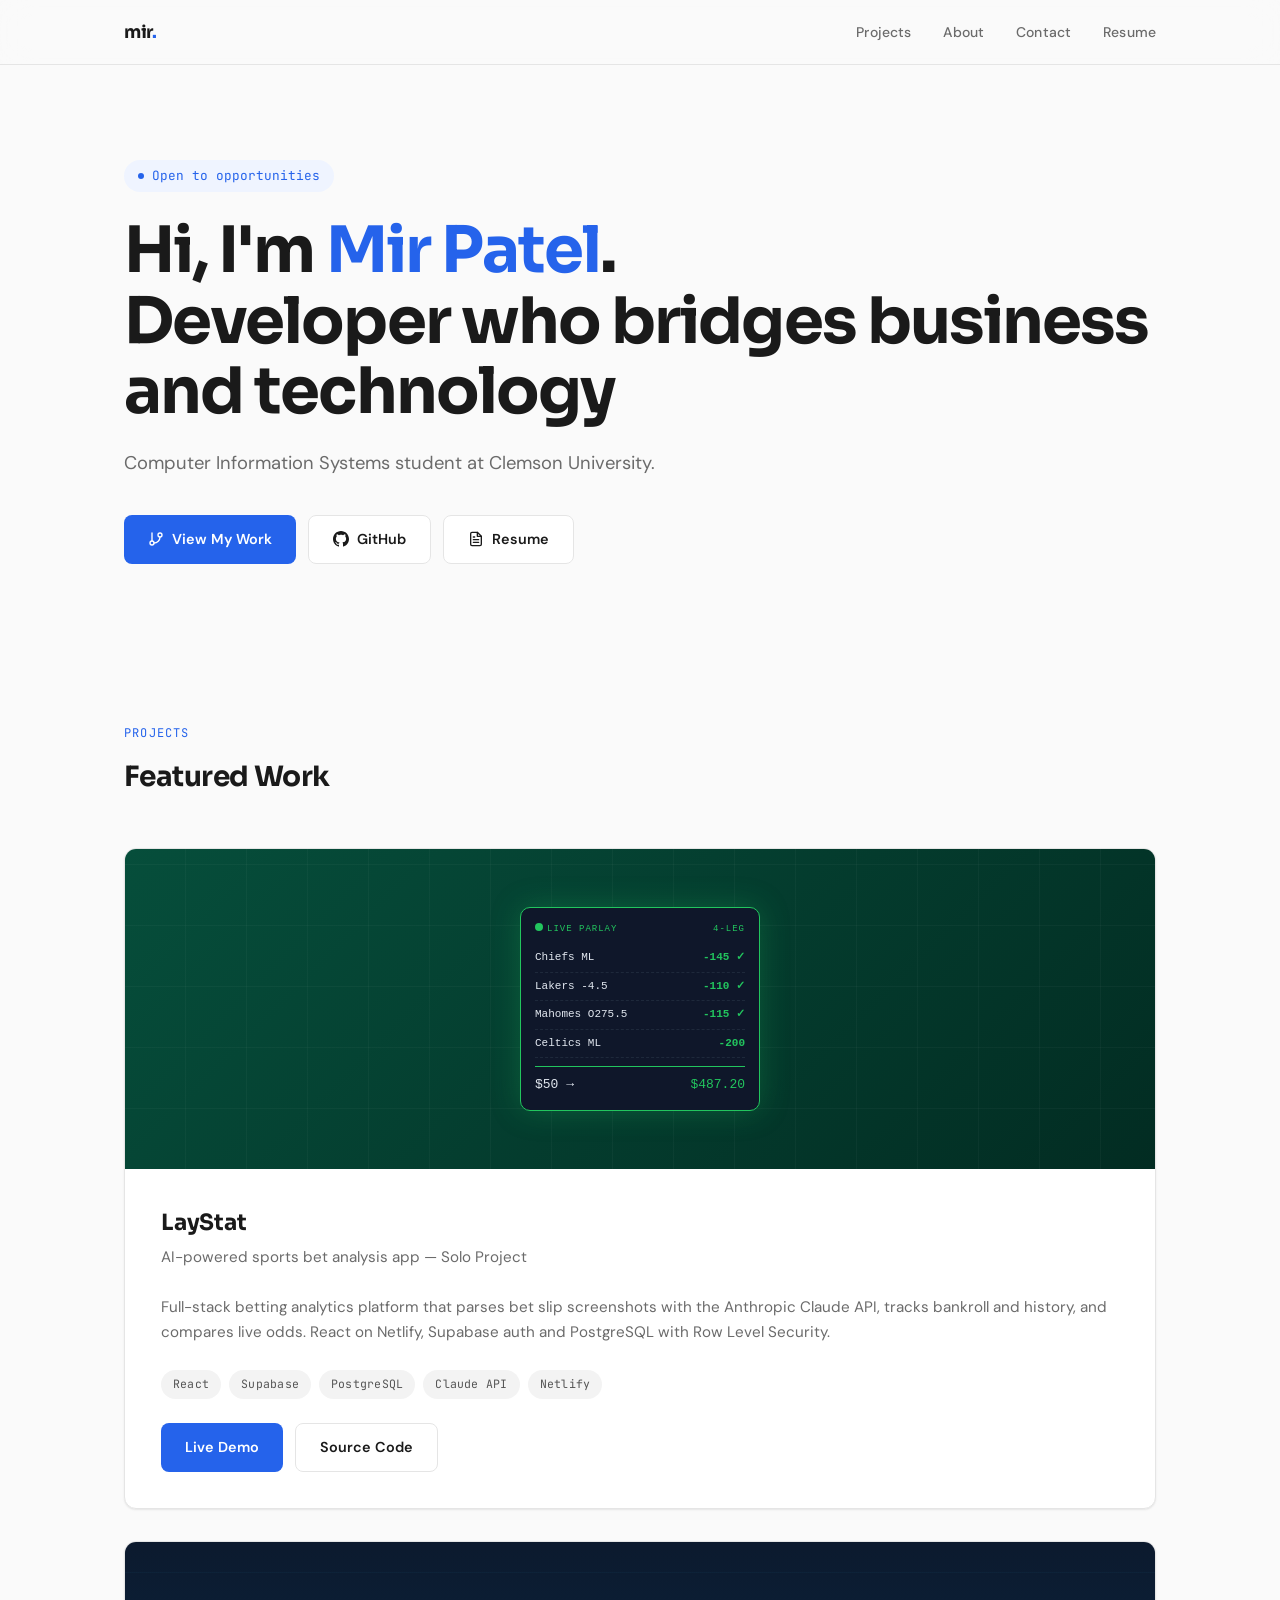
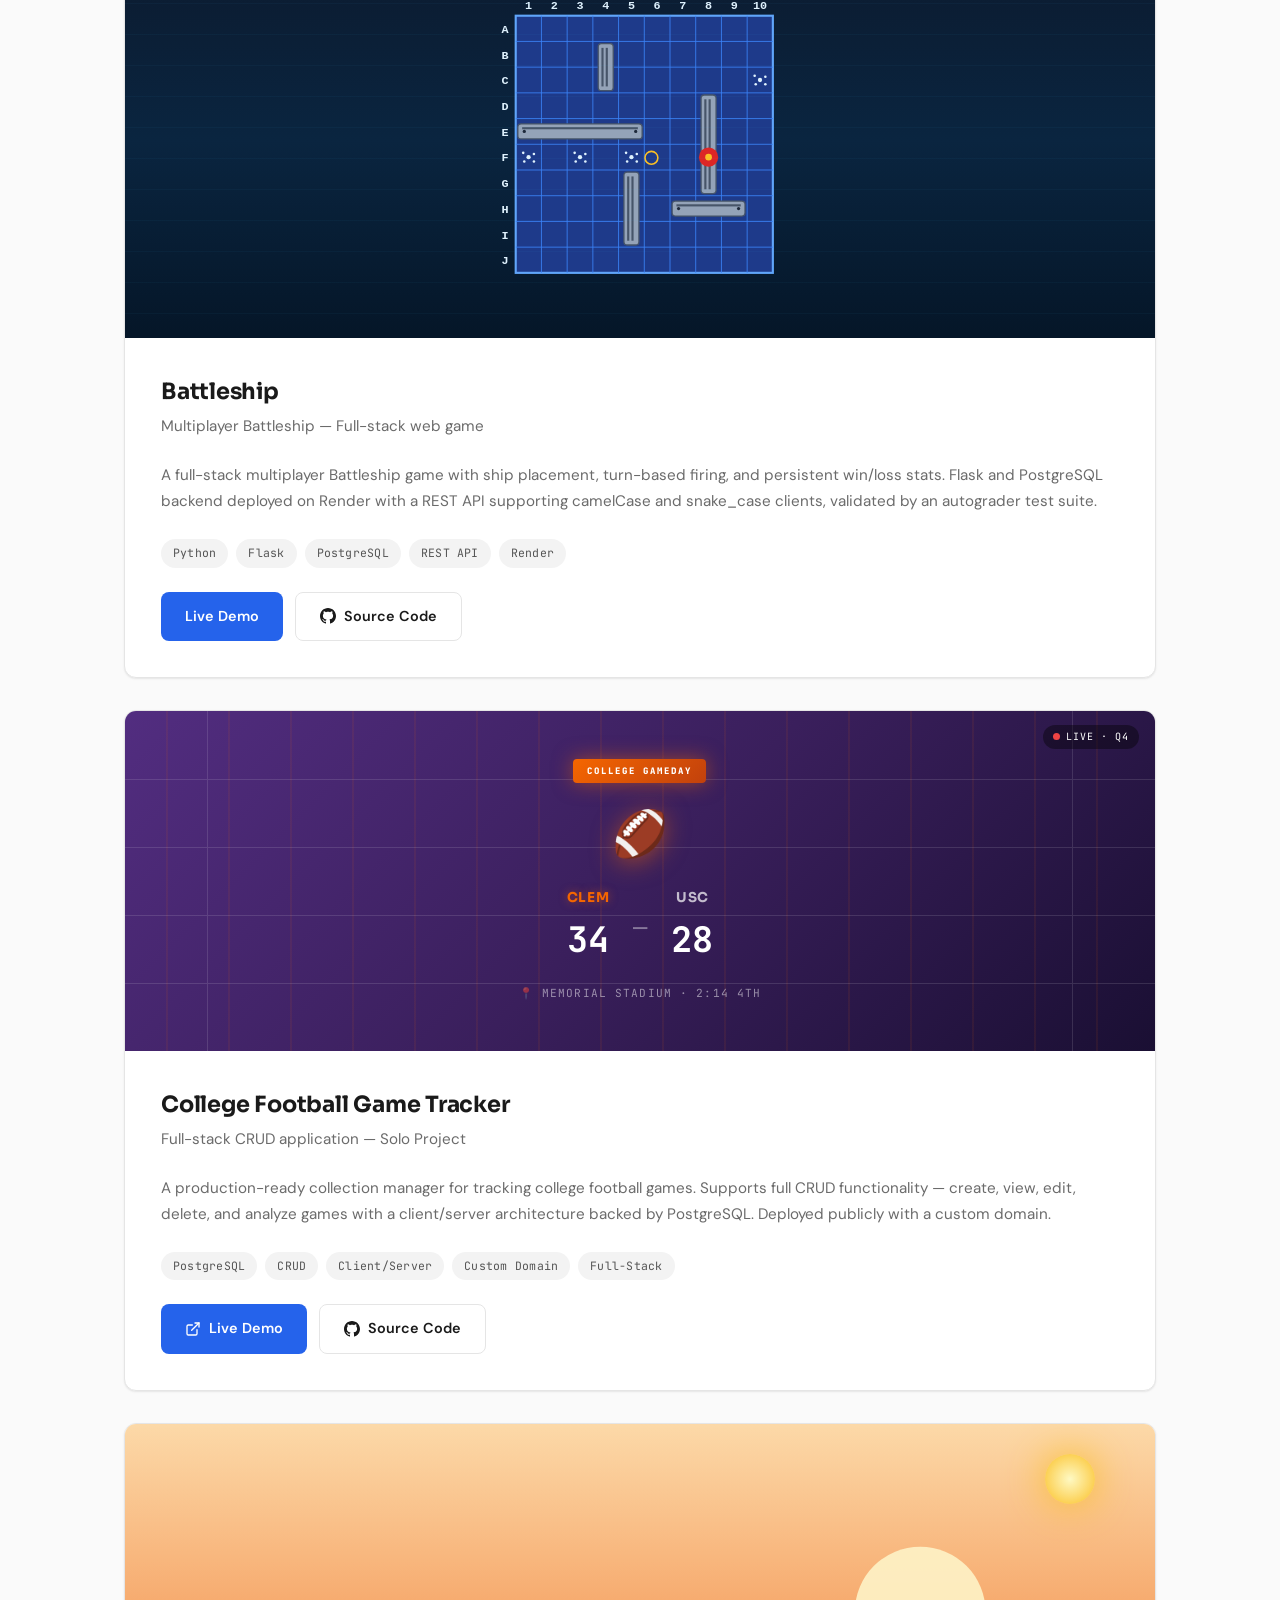
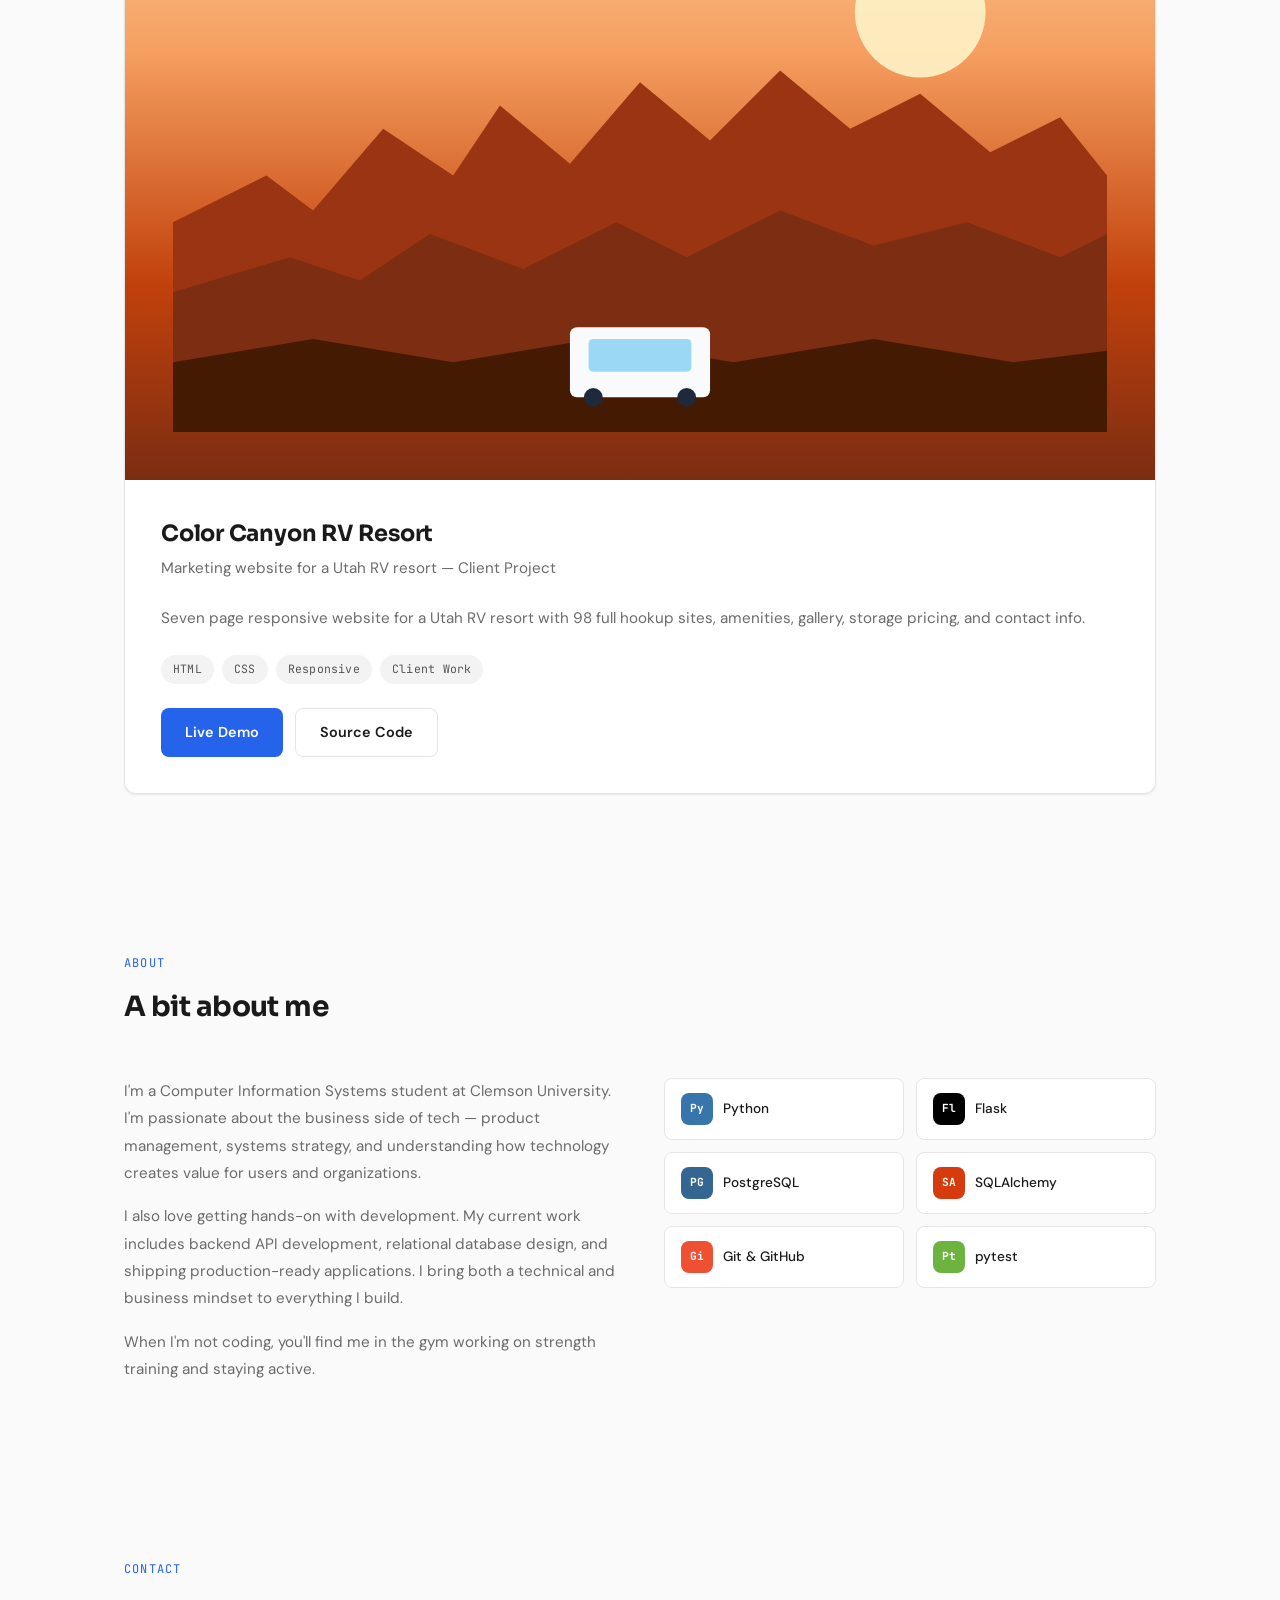
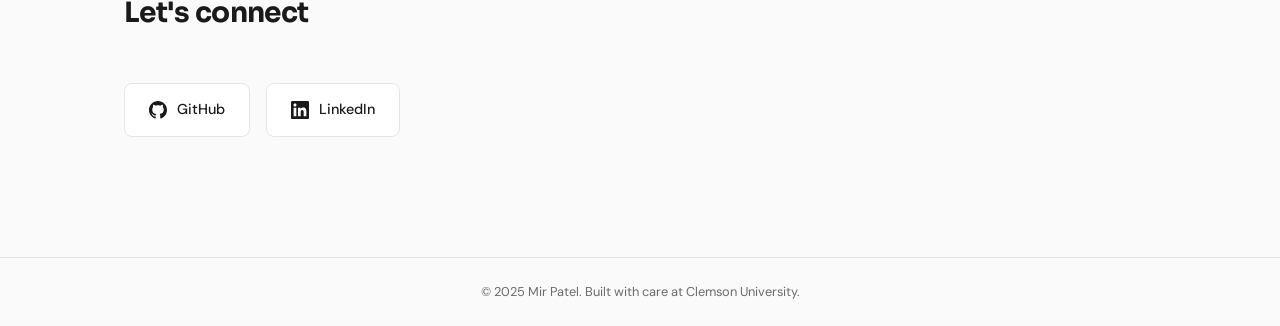
==== commit 55014640: "update app" ====
--- a/index.html
+++ b/index.html
@@ -689,7 +689,7 @@
     <div class="hero-label"><span class="dot"></span> Open to opportunities</div>
     <h1>Hi, I'm <span class="accent">Mir Patel</span>.<br>Developer who bridges business and technology</h1>
     <p class="hero-description">
-      Software developer and Computer Information Systems student at Clemson University.
+      Computer Information Systems student at Clemson University.
       
     </p>
     <div class="hero-actions">
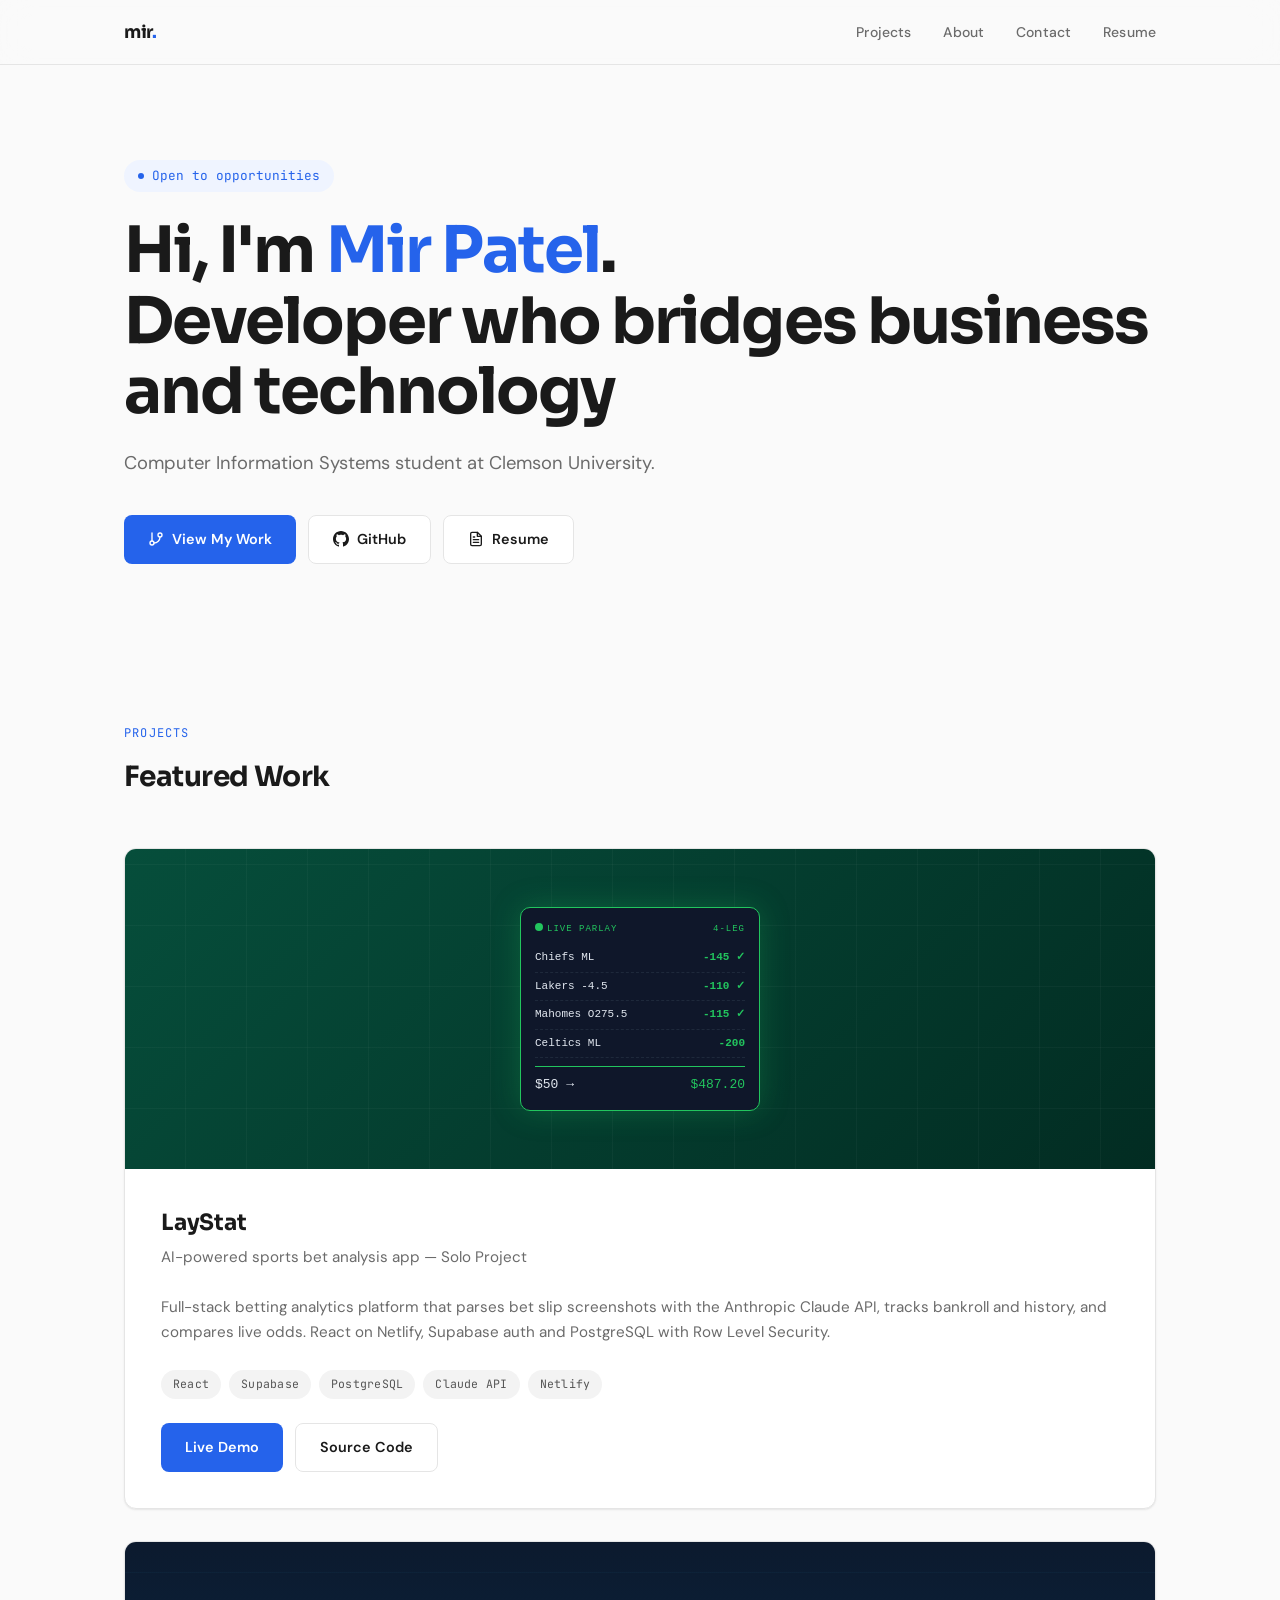
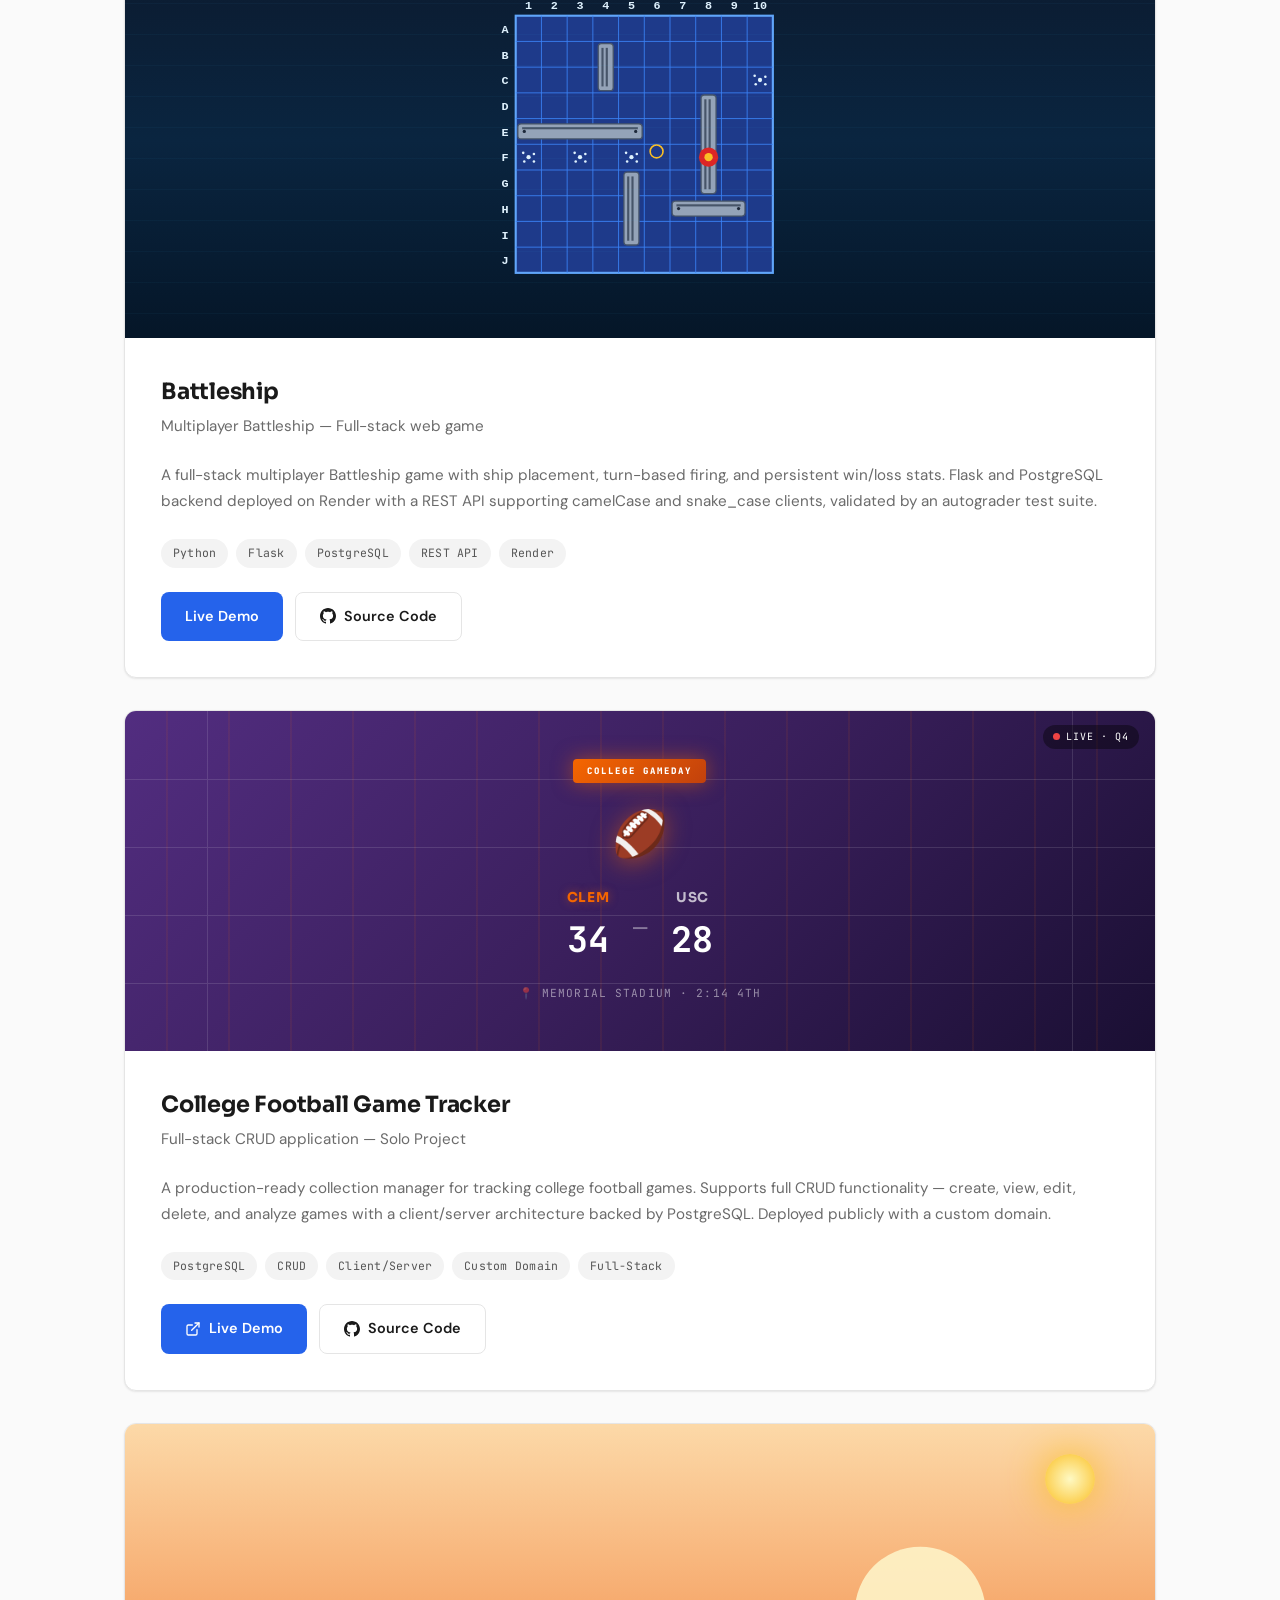
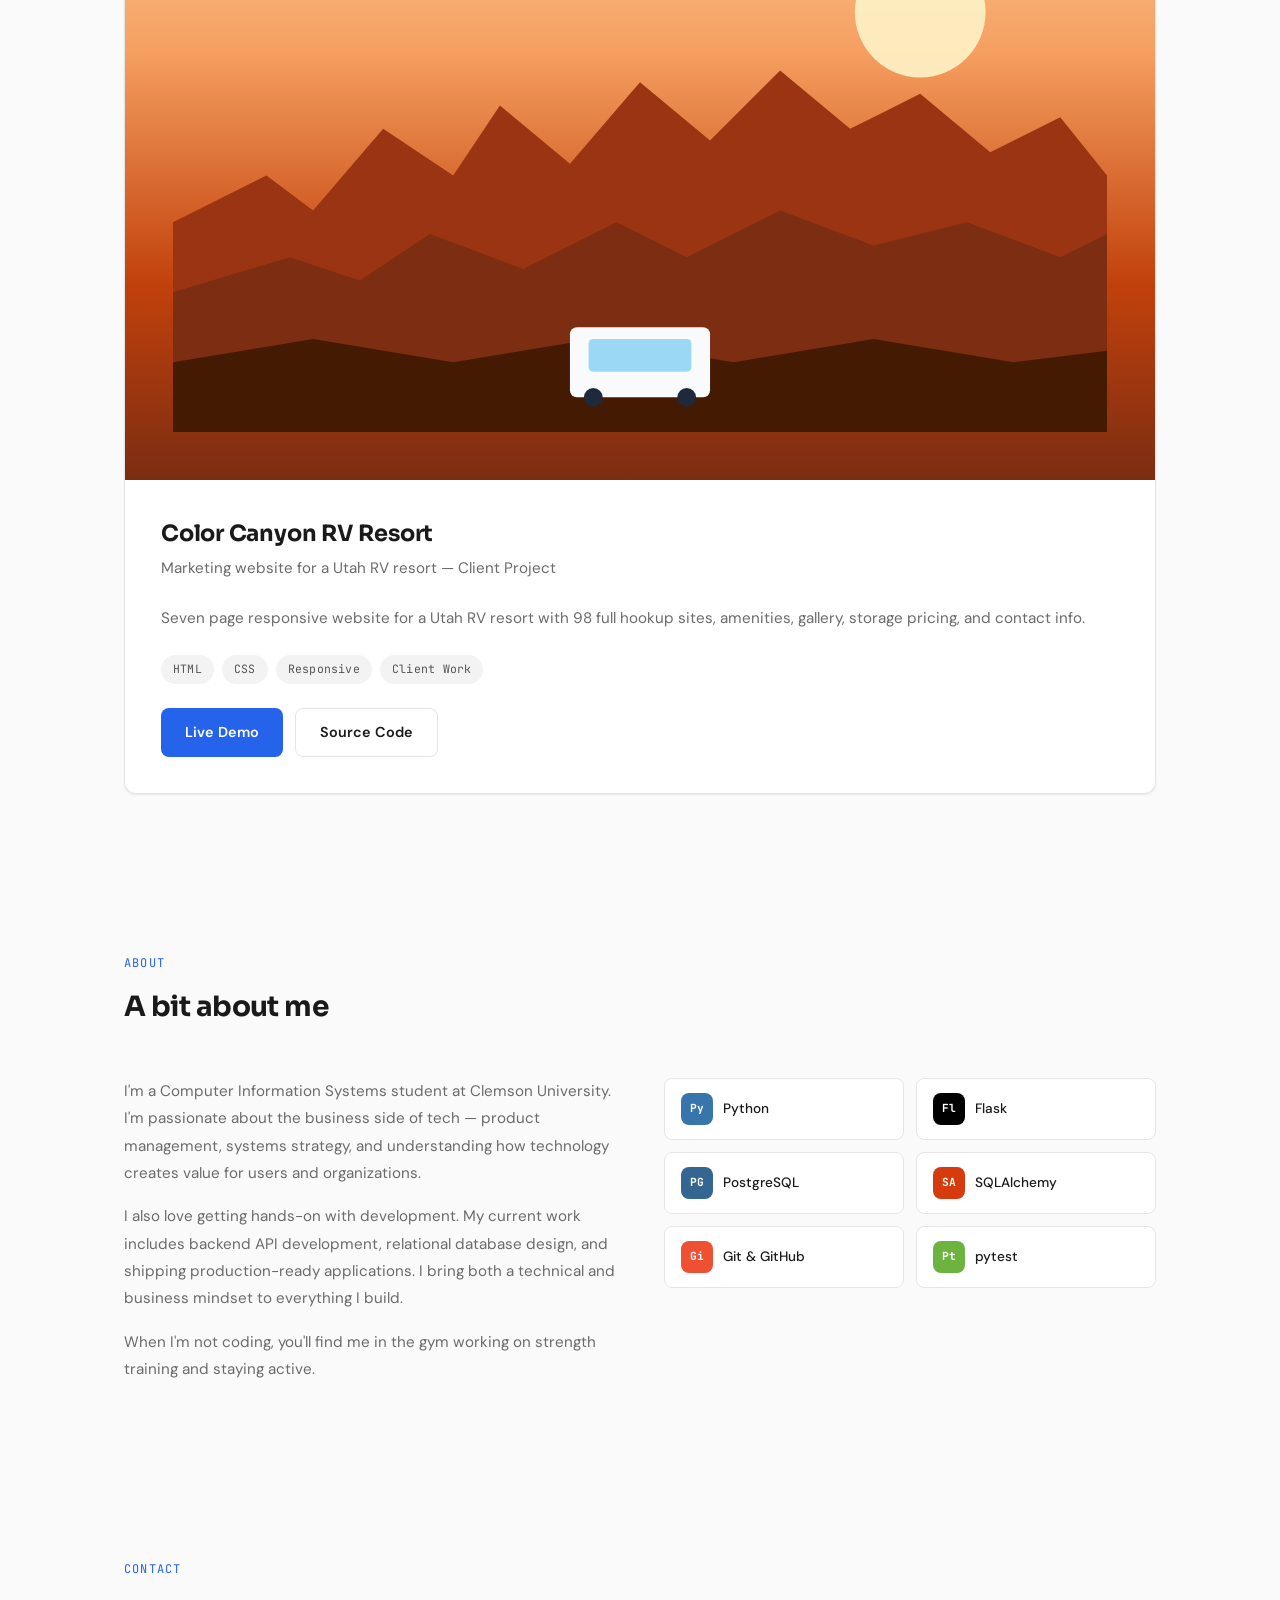
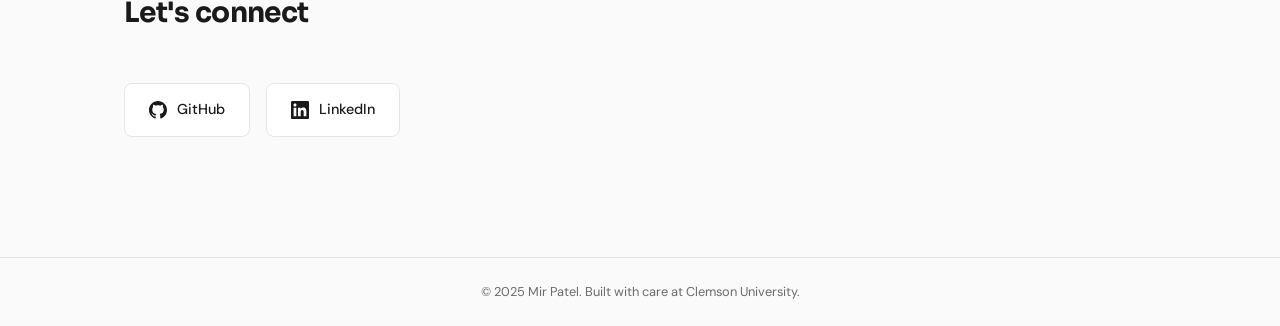
==== commit dac9031d: "update app" ====
--- a/index.html
+++ b/index.html
@@ -746,7 +746,7 @@
           <span class="tag">Render</span>
         </div>
         <div class="project-links">
-          <a href="https://finalproject-battleship.onrender.com" target="_blank" class="btn btn-primary btn-sm">Live Demo</a>
+          <a href="https://battlefieldgame.netlify.app/" target="_blank" class="btn btn-primary btn-sm">Live Demo</a>
           <a href="https://github.com/mirpatelll/FinalProject_Battleship" target="_blank" class="btn btn-secondary btn-sm">
             <svg xmlns="http://www.w3.org/2000/svg" viewBox="0 0 24 24" fill="currentColor" width="16" height="16"><path d="M12 0c-6.626 0-12 5.373-12 12 0 5.302 3.438 9.8 8.207 11.387.599.111.793-.261.793-.577v-2.234c-3.338.726-4.033-1.416-4.033-1.416-.546-1.387-1.333-1.756-1.333-1.756-1.089-.745.083-.729.083-.729 1.205.084 1.839 1.237 1.839 1.237 1.07 1.834 2.807 1.304 3.492.997.107-.775.418-1.305.762-1.604-2.665-.305-5.467-1.334-5.467-5.931 0-1.311.469-2.381 1.236-3.221-.124-.303-.535-1.524.117-3.176 0 0 1.008-.322 3.301 1.23.957-.266 1.983-.399 3.003-.404 1.02.005 2.047.138 3.006.404 2.291-1.552 3.297-1.23 3.297-1.23.653 1.653.242 2.874.118 3.176.77.84 1.235 1.911 1.235 3.221 0 4.609-2.807 5.624-5.479 5.921.43.372.823 1.102.823 2.222v3.293c0 .319.192.694.801.576 4.765-1.589 8.199-6.086 8.199-11.386 0-6.627-5.373-12-12-12z"/></svg>
             Source Code
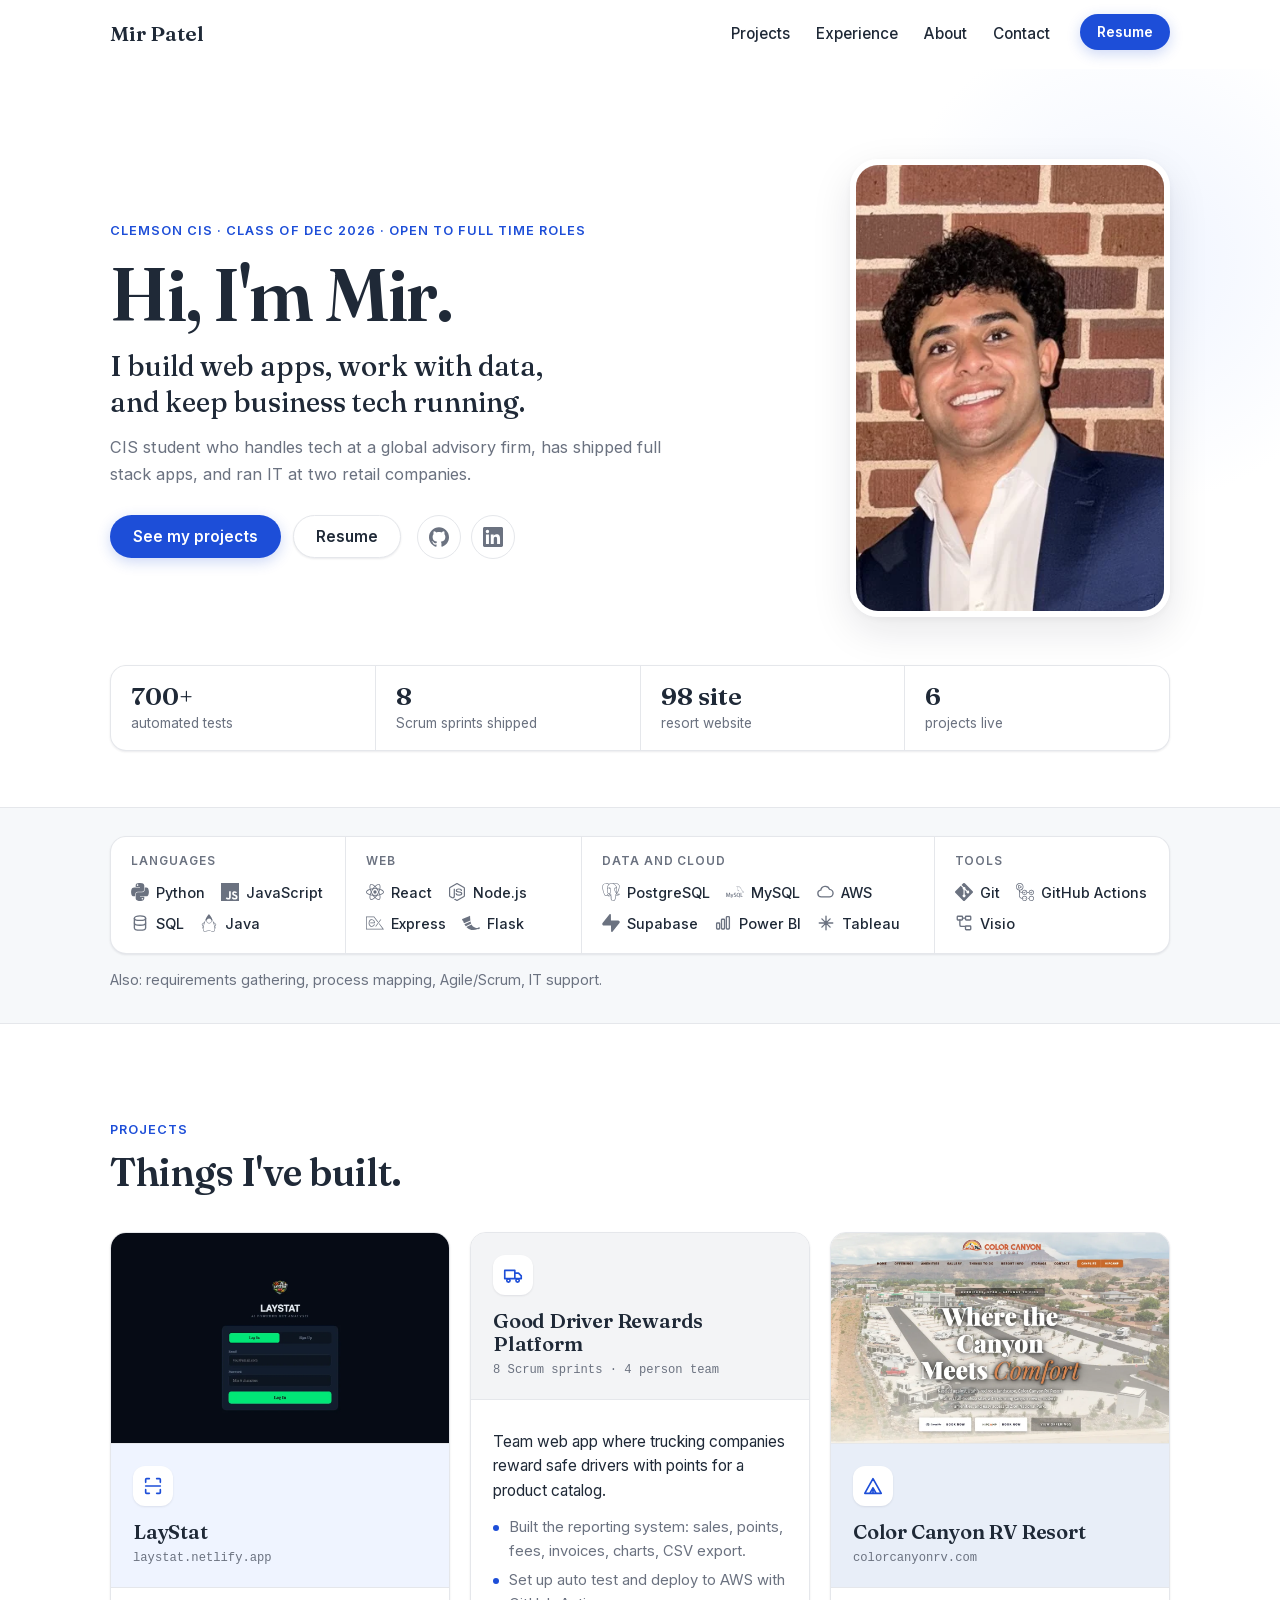
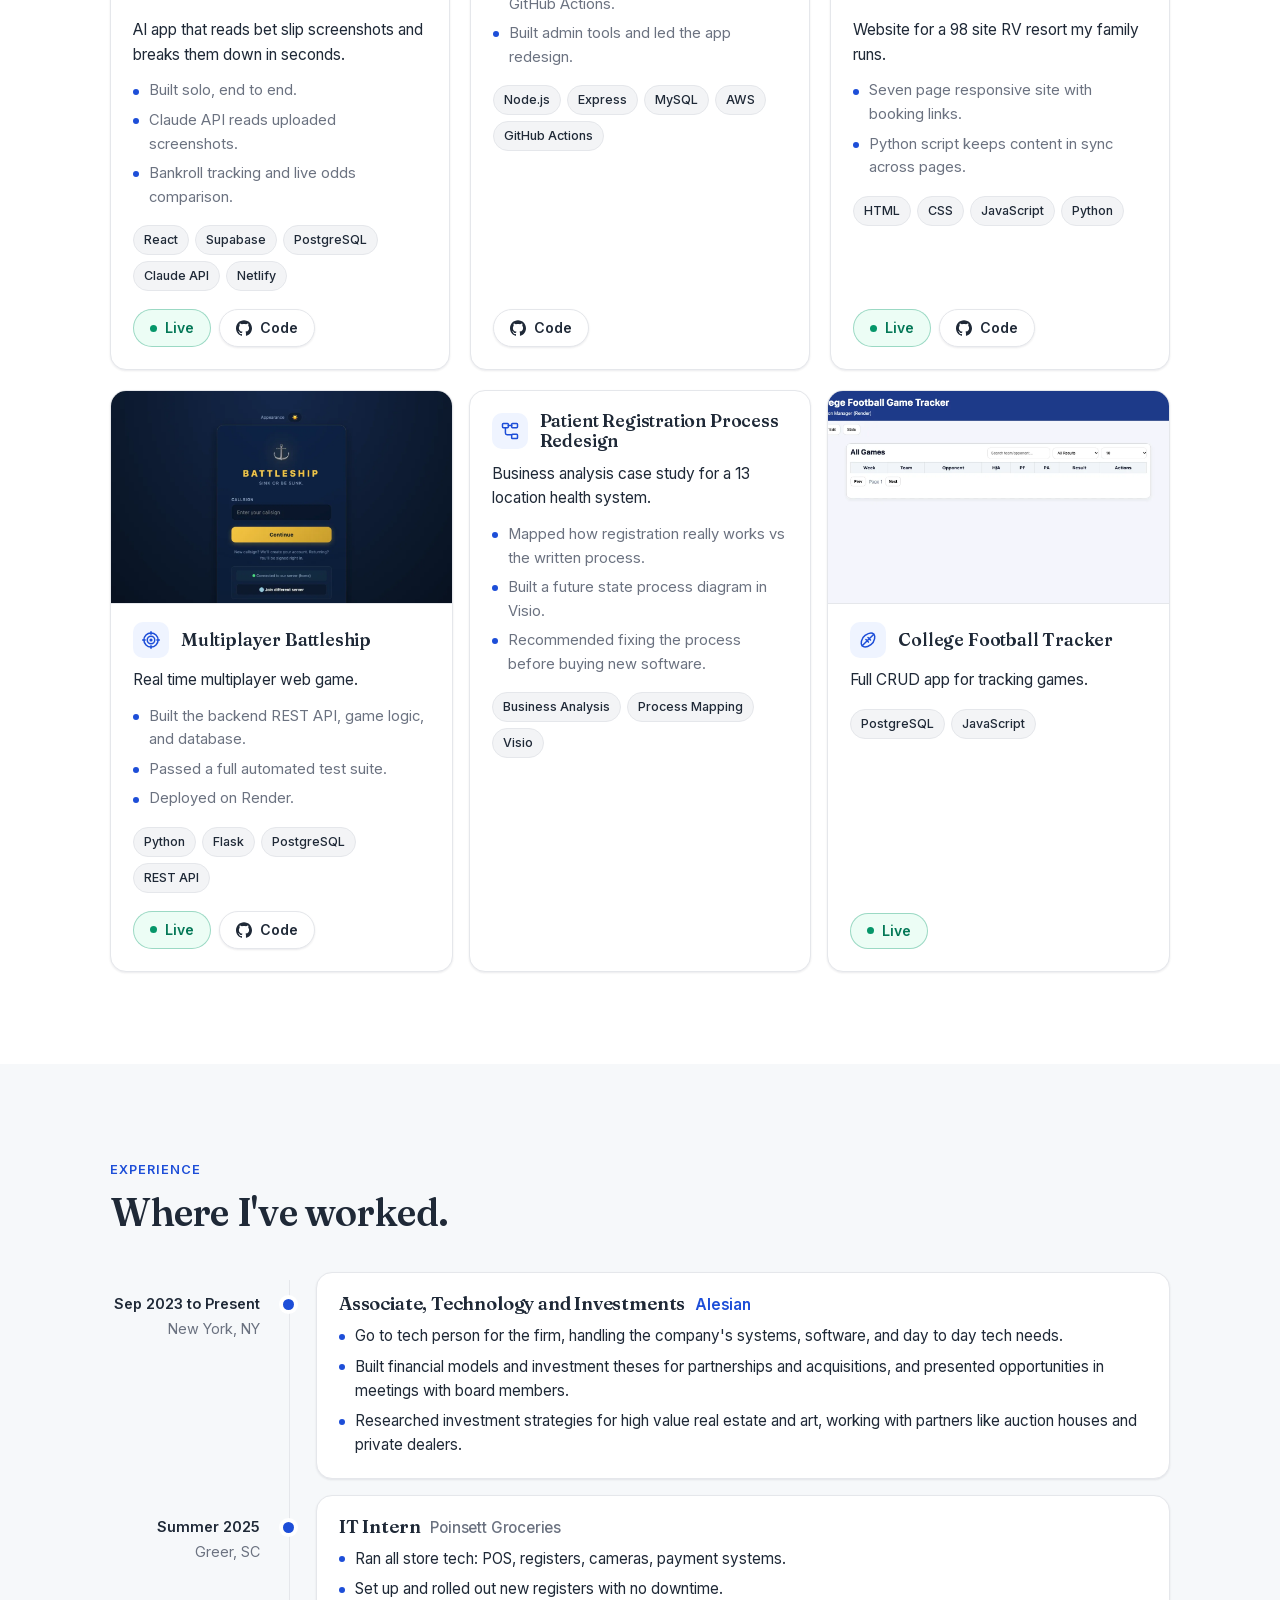
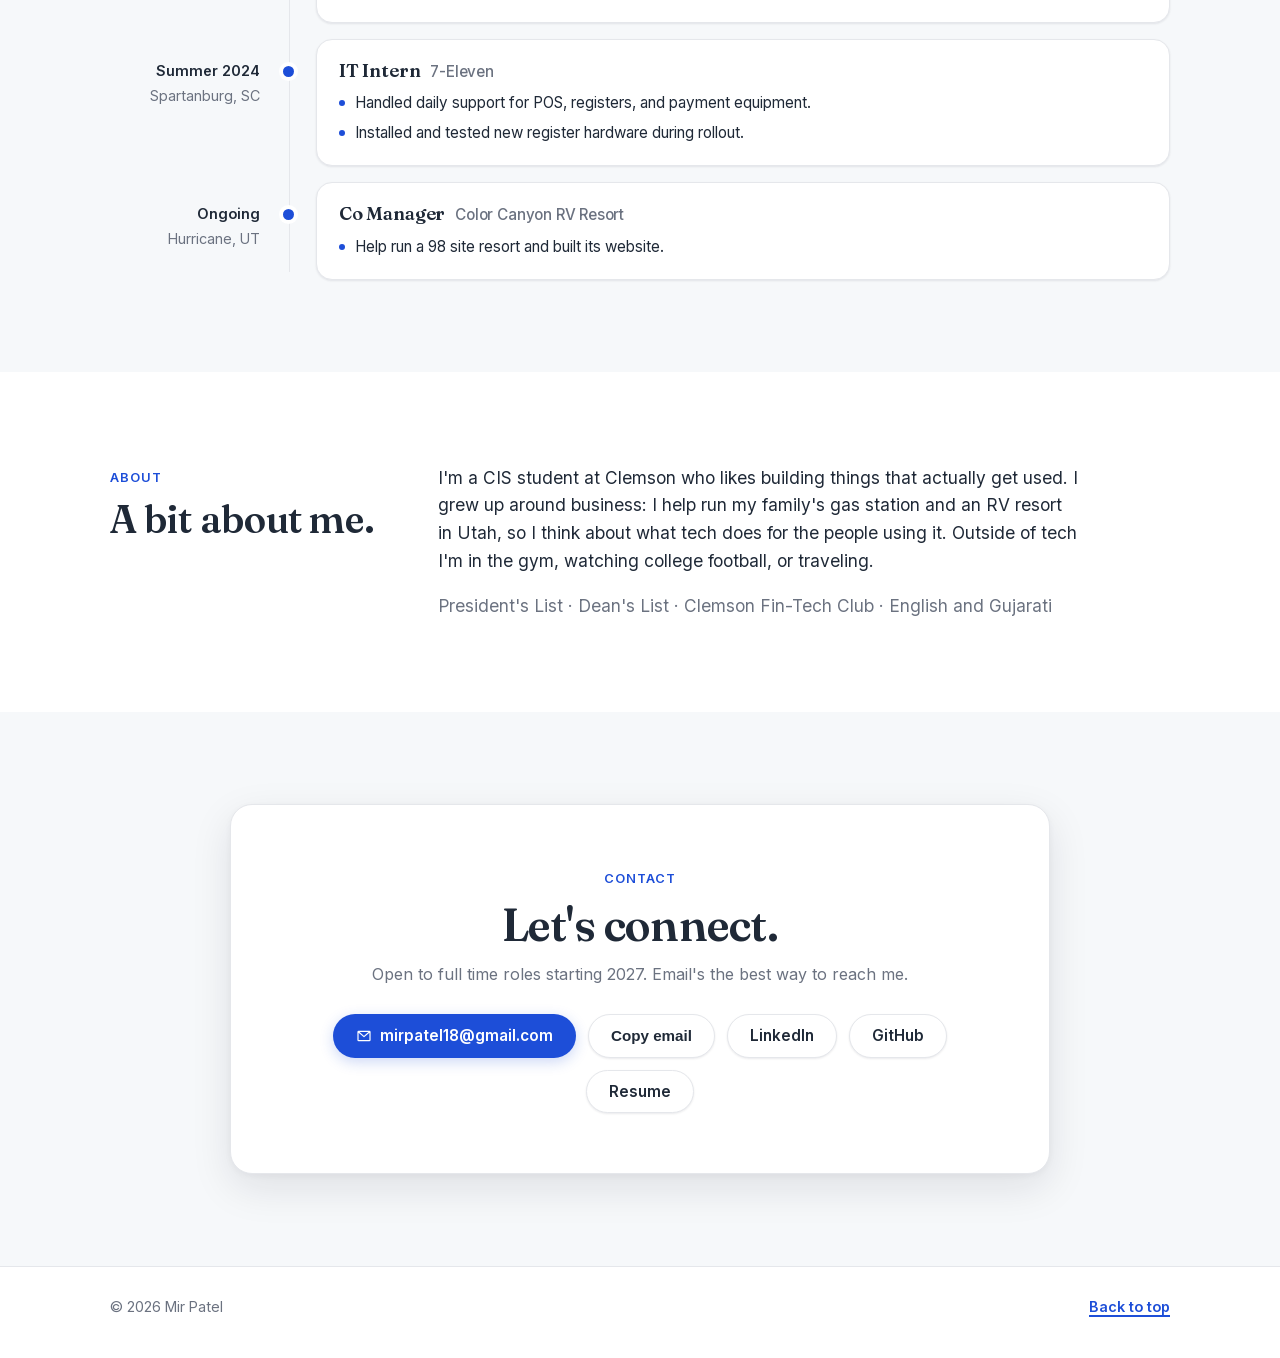
==== commit 8a9205d1: "Redesign portfolio: software first positioning, project screenshots, new palette - Rebuild as index." ====
--- a/index.html
+++ b/index.html
@@ -1,1003 +1,393 @@
 <!DOCTYPE html>
-<html lang="en">
+<html lang="en" class="no-js">
 <head>
   <meta charset="UTF-8">
   <meta name="viewport" content="width=device-width, initial-scale=1.0">
-  <title>Mir Patel — Software Developer</title>
-  <link rel="preconnect" href="https://fonts.googleapis.com">
-  <link rel="preconnect" href="https://fonts.gstatic.com" crossorigin>
-  <link href="https://fonts.googleapis.com/css2?family=DM+Sans:ital,wght@0,400;0,500;0,700&family=JetBrains+Mono:wght@400;500&family=Sora:wght@300;400;600;700&display=swap" rel="stylesheet">
-  <style>
-    *, *::before, *::after { margin: 0; padding: 0; box-sizing: border-box; }
-
-    :root {
-      --bg: #fafafa;
-      --bg-card: #ffffff;
-      --text: #1a1a1a;
-      --text-secondary: #6b6b6b;
-      --accent: #2563eb;
-      --accent-hover: #1d4ed8;
-      --accent-soft: #eff4ff;
-      --border: #e5e5e5;
-      --border-hover: #d0d0d0;
-      --tag-bg: #f3f3f3;
-      --tag-text: #555;
-      --radius: 12px;
-      --radius-sm: 8px;
-      --shadow-sm: 0 1px 3px rgba(0,0,0,0.04), 0 1px 2px rgba(0,0,0,0.06);
-      --shadow-md: 0 4px 16px rgba(0,0,0,0.06), 0 1px 3px rgba(0,0,0,0.04);
-      --shadow-lg: 0 12px 40px rgba(0,0,0,0.08), 0 2px 8px rgba(0,0,0,0.04);
-      --font-body: 'DM Sans', sans-serif;
-      --font-heading: 'Sora', sans-serif;
-      --font-mono: 'JetBrains Mono', monospace;
-    }
-
-    html { scroll-behavior: smooth; }
-
-    body {
-      font-family: var(--font-body);
-      background: var(--bg);
-      color: var(--text);
-      line-height: 1.6;
-      -webkit-font-smoothing: antialiased;
-    }
-
-    nav {
-      position: fixed;
-      top: 0;
-      left: 0;
-      right: 0;
-      z-index: 100;
-      background: rgba(250, 250, 250, 0.85);
-      backdrop-filter: blur(16px);
-      -webkit-backdrop-filter: blur(16px);
-      border-bottom: 1px solid var(--border);
-      transition: box-shadow 0.3s ease;
-    }
-
-    nav.scrolled { box-shadow: var(--shadow-sm); }
-
-    .nav-inner {
-      max-width: 1080px;
-      margin: 0 auto;
-      padding: 0 24px;
-      height: 64px;
-      display: flex;
-      align-items: center;
-      justify-content: space-between;
-    }
-
-    .nav-logo {
-      font-family: var(--font-heading);
-      font-weight: 700;
-      font-size: 1.1rem;
-      color: var(--text);
-      text-decoration: none;
-      letter-spacing: -0.02em;
-    }
-
-    .nav-logo span { color: var(--accent); }
-
-    .nav-links { display: flex; gap: 32px; list-style: none; }
-
-    .nav-links a {
-      font-size: 0.875rem;
-      font-weight: 500;
-      color: var(--text-secondary);
-      text-decoration: none;
-      transition: color 0.2s ease;
-      letter-spacing: 0.01em;
-    }
-
-    .nav-links a:hover { color: var(--text); }
-
-    .hamburger {
-      display: none;
-      background: none;
-      border: none;
-      cursor: pointer;
-      width: 32px;
-      height: 32px;
-      flex-direction: column;
-      align-items: center;
-      justify-content: center;
-      gap: 5px;
-    }
-
-    .hamburger span {
-      display: block;
-      width: 20px;
-      height: 2px;
-      background: var(--text);
-      border-radius: 2px;
-      transition: all 0.3s ease;
-    }
-
-    .hero {
-      max-width: 1080px;
-      margin: 0 auto;
-      padding: 160px 24px 80px;
-    }
-
-    .hero-label {
-      display: inline-flex;
-      align-items: center;
-      gap: 8px;
-      font-family: var(--font-mono);
-      font-size: 0.8rem;
-      color: var(--accent);
-      background: var(--accent-soft);
-      padding: 6px 14px;
-      border-radius: 100px;
-      margin-bottom: 24px;
-      animation: fadeInUp 0.6s ease both;
-    }
-
-    .hero-label .dot {
-      width: 6px;
-      height: 6px;
-      background: var(--accent);
-      border-radius: 50%;
-      animation: pulse 2s ease infinite;
-    }
-
-    .hero h1 {
-      font-family: var(--font-heading);
-      font-size: clamp(2.5rem, 6vw, 4rem);
-      font-weight: 700;
-      line-height: 1.1;
-      letter-spacing: -0.03em;
-      color: var(--text);
-      margin-bottom: 20px;
-      animation: fadeInUp 0.6s ease 0.1s both;
-    }
-
-    .hero h1 .accent { color: var(--accent); }
-
-    .hero-description {
-      font-size: 1.15rem;
-      color: var(--text-secondary);
-      max-width: 560px;
-      line-height: 1.7;
-      margin-bottom: 36px;
-      animation: fadeInUp 0.6s ease 0.2s both;
-    }
-
-    .hero-actions {
-      display: flex;
-      gap: 12px;
-      flex-wrap: wrap;
-      animation: fadeInUp 0.6s ease 0.3s both;
-    }
-
-    .btn {
-      display: inline-flex;
-      align-items: center;
-      gap: 8px;
-      padding: 12px 24px;
-      border-radius: var(--radius-sm);
-      font-family: var(--font-body);
-      font-size: 0.9rem;
-      font-weight: 600;
-      text-decoration: none;
-      transition: all 0.2s ease;
-      cursor: pointer;
-      border: none;
-    }
-
-    .btn-primary {
-      background: var(--accent);
-      color: #fff;
-    }
-
-    .btn-primary:hover {
-      background: var(--accent-hover);
-      transform: translateY(-1px);
-      box-shadow: 0 4px 12px rgba(37, 99, 235, 0.3);
-    }
-
-    .btn-secondary {
-      background: var(--bg-card);
-      color: var(--text);
-      border: 1px solid var(--border);
-    }
-
-    .btn-secondary:hover {
-      border-color: var(--border-hover);
-      transform: translateY(-1px);
-      box-shadow: var(--shadow-sm);
-    }
-
-    .btn svg {
-      width: 16px;
-      height: 16px;
-    }
-
-    section {
-      max-width: 1080px;
-      margin: 0 auto;
-      padding: 80px 24px;
-    }
-
-    .section-label {
-      font-family: var(--font-mono);
-      font-size: 0.75rem;
-      letter-spacing: 0.1em;
-      text-transform: uppercase;
-      color: var(--accent);
-      margin-bottom: 12px;
-    }
-
-    .section-title {
-      font-family: var(--font-heading);
-      font-size: 1.75rem;
-      font-weight: 700;
-      letter-spacing: -0.02em;
-      margin-bottom: 48px;
-    }
-
-    .featured-card {
-      background: var(--bg-card);
-      border: 1px solid var(--border);
-      border-radius: var(--radius);
-      overflow: hidden;
-      transition: all 0.3s ease;
-      box-shadow: var(--shadow-sm);
-    }
-
-    .featured-card:hover {
-      box-shadow: var(--shadow-lg);
-      border-color: var(--border-hover);
-    }
-
-    .featured-visual {
-      padding: 48px;
-      display: flex;
-      align-items: center;
-      justify-content: center;
-      min-height: 320px;
-      position: relative;
-      overflow: hidden;
-    }
-
-    .featured-visual.virus-bg {
-      background: linear-gradient(135deg, #0f172a 0%, #1e293b 100%);
-    }
-
-    .featured-visual.football-bg {
-      background: linear-gradient(135deg, #522D80 0%, #3a1f5c 50%, #1a0f33 100%);
-      position: relative;
-      overflow: hidden;
-    }
-    .football-bg::before {
-      content: '';
-      position: absolute;
-      inset: -20% -50%;
-      background: repeating-linear-gradient(90deg, transparent 0 60px, rgba(245,102,0,0.08) 60px 62px);
-      animation: cfbScroll 6s linear infinite;
-    }
-    @keyframes cfbScroll { from { transform: translateX(0); } to { transform: translateX(60px); } }
-    .cfb-live {
-      position: absolute; top: 14px; right: 16px; z-index: 2;
-      display: flex; align-items: center; gap: 6px;
-      background: rgba(0,0,0,0.4); padding: 4px 10px; border-radius: 12px;
-      font-family: var(--font-mono); font-size: 10px; color: #fff; letter-spacing: 1px;
-    }
-    .cfb-live::before {
-      content: ''; width: 7px; height: 7px; border-radius: 50%;
-      background: #ef4444; animation: cfbPulse 1.2s ease-in-out infinite;
-    }
-    @keyframes cfbPulse { 0%,100% { opacity:1; box-shadow:0 0 6px #ef4444; } 50% { opacity:0.4; } }
-
-    .field-lines {
-      position: absolute;
-      inset: 0;
-      opacity: 0.12;
-    }
-
-    .field-lines .yard-line {
-      position: absolute;
-      left: 0;
-      right: 0;
-      height: 1px;
-      background: #fff;
-    }
-
-    .field-lines .sideline {
-      position: absolute;
-      top: 0;
-      bottom: 0;
-      width: 1px;
-      background: #fff;
-    }
-
-    .football-icon {
-      position: relative;
-      z-index: 1;
-      display: flex;
-      flex-direction: column;
-      align-items: center;
-      gap: 16px;
-    }
-
-    .football-emoji {
-      font-size: 4rem;
-      animation: cfbSpin 2.5s ease-in-out infinite;
-      filter: drop-shadow(0 4px 12px rgba(245,102,0,0.5));
-    }
-    @keyframes cfbSpin {
-      0%   { transform: translateX(-60px) rotate(0deg); }
-      50%  { transform: translateX(60px) rotate(360deg); }
-      100% { transform: translateX(-60px) rotate(720deg); }
-    }
-
-    .scoreboard {
-      display: flex;
-      gap: 24px;
-      align-items: center;
-    }
-
-    .team-score {
-      display: flex;
-      flex-direction: column;
-      align-items: center;
-      gap: 4px;
-    }
-
-    .team-abbr {
-      font-family: var(--font-heading);
-      font-size: 0.85rem;
-      font-weight: 700;
-      color: #F56600;
-      letter-spacing: 0.05em;
-      text-shadow: 0 0 8px rgba(245,102,0,0.5);
-    }
-    .team-abbr.away { color: rgba(255,255,255,0.7); text-shadow:none; }
-    .team-pts {
-      font-family: var(--font-mono);
-      font-size: 2.2rem;
-      font-weight: 700;
-      color: #fff;
-      animation: cfbScore 4s ease-in-out infinite;
-    }
-    @keyframes cfbScore { 0%,90%,100% { transform: scale(1); color:#fff; } 92% { transform: scale(1.25); color:#F56600; text-shadow:0 0 16px #F56600; } }
-
-    .score-divider {
-      font-family: var(--font-mono);
-      font-size: 1.5rem;
-      color: rgba(255,255,255,0.4);
-    }
-
-    .game-quarter {
-      font-family: var(--font-mono);
-      font-size: 0.7rem;
-      color: rgba(255,255,255,0.5);
-      letter-spacing: 0.1em;
-      text-transform: uppercase;
-    }
-
-    @keyframes float {
-      0%, 100% { transform: translateY(0); }
-      50% { transform: translateY(-10px); }
-    }
-
-    .game-grid {
-      display: grid;
-      grid-template-columns: repeat(8, 1fr);
-      gap: 4px;
-      width: 280px;
-      height: 280px;
-    }
-
-    .game-cell {
-      border-radius: 4px;
-      background: rgba(255,255,255,0.05);
-      border: 1px solid rgba(255,255,255,0.08);
-      transition: all 0.4s ease;
-    }
-
-    .game-cell.p1 {
-      background: rgba(59, 130, 246, 0.6);
-      border-color: rgba(59, 130, 246, 0.8);
-      box-shadow: 0 0 12px rgba(59, 130, 246, 0.3);
-    }
-
-    .game-cell.p2 {
-      background: rgba(239, 68, 68, 0.6);
-      border-color: rgba(239, 68, 68, 0.8);
-      box-shadow: 0 0 12px rgba(239, 68, 68, 0.3);
-    }
-
-    .game-cell.p3 {
-      background: rgba(34, 197, 94, 0.6);
-      border-color: rgba(34, 197, 94, 0.8);
-      box-shadow: 0 0 12px rgba(34, 197, 94, 0.3);
-    }
-
-    .featured-body { padding: 36px; }
-
-    .featured-body h3 {
-      font-family: var(--font-heading);
-      font-size: 1.4rem;
-      font-weight: 700;
-      margin-bottom: 4px;
-      letter-spacing: -0.01em;
-    }
-
-    .featured-subtitle {
-      font-size: 0.85rem;
-      color: var(--text-secondary);
-      margin-bottom: 16px;
-    }
-
-    .featured-body p {
-      color: var(--text-secondary);
-      margin-bottom: 24px;
-      line-height: 1.7;
-      font-size: 0.95rem;
-    }
-
-    .tags {
-      display: flex;
-      flex-wrap: wrap;
-      gap: 8px;
-      margin-bottom: 24px;
-    }
-
-    .tag {
-      font-family: var(--font-mono);
-      font-size: 0.72rem;
-      padding: 5px 12px;
-      background: var(--tag-bg);
-      color: var(--tag-text);
-      border-radius: 100px;
-      letter-spacing: 0.02em;
-    }
-
-    .project-links { display: flex; gap: 12px; flex-wrap: wrap; }
-
-    .phases {
-      display: flex;
-      gap: 12px;
-      margin-bottom: 24px;
-      flex-wrap: wrap;
-    }
-
-    .phase {
-      display: flex;
-      align-items: center;
-      gap: 6px;
-      font-size: 0.8rem;
-      font-weight: 500;
-      color: var(--text-secondary);
-      padding: 6px 14px;
-      background: var(--tag-bg);
-      border-radius: var(--radius-sm);
-      border: 1px solid var(--border);
-    }
-
-    .phase.complete { color: #16a34a; border-color: #bbf7d0; background: #f0fdf4; }
-    .phase.in-progress { color: var(--accent); border-color: #bfdbfe; background: var(--accent-soft); }
-    .phase.upcoming { color: var(--text-secondary); opacity: 0.6; }
-
-    .phase-icon {
-      width: 14px;
-      height: 14px;
-      border-radius: 50%;
-      display: flex;
-      align-items: center;
-      justify-content: center;
-      font-size: 0.6rem;
-    }
-
-    .phase.complete .phase-icon { background: #16a34a; color: #fff; }
-    .phase.in-progress .phase-icon { background: var(--accent); color: #fff; }
-
-    .projects-gap { margin-top: 32px; }
-    .battleship-bg { background:linear-gradient(180deg,#0c1a2e 0%,#0a2540 50%,#051628 100%); display:flex; align-items:center; justify-content:center; overflow:hidden; position:relative; }
-    .battleship-bg::before { content:''; position:absolute; inset:0; background:repeating-linear-gradient(180deg,transparent 0 30px,rgba(56,189,248,0.04) 30px 31px); animation:bsWave 4s linear infinite; }
-    @keyframes bsWave { from{transform:translateY(0)} to{transform:translateY(30px)} }
-    .bs-board { display:grid; grid-template-columns:repeat(8,26px); grid-template-rows:repeat(8,26px); gap:3px; position:relative; z-index:1; }
-    .bs-c { background:rgba(56,189,248,0.10); border:1px solid rgba(56,189,248,0.30); border-radius:3px; }
-    .bs-s { background:linear-gradient(180deg,#64748b,#334155); border-color:#94a3b8; box-shadow:inset 0 -2px 0 rgba(0,0,0,0.4); }
-    .bs-h { background:radial-gradient(circle,#fbbf24,#dc2626); border-color:#fca5a5; animation:bsHit 1.6s ease-in-out infinite; }
-    @keyframes bsHit { 0%,100%{box-shadow:0 0 4px #dc2626} 50%{box-shadow:0 0 14px #fbbf24} }
-    .bs-m::after { content:''; display:block; width:6px; height:6px; margin:9px auto; background:#f1f5f9; border-radius:50%; box-shadow:0 0 6px rgba(255,255,255,0.6); }
-    .bs-fire { animation:bsFire 2.4s ease-in infinite; }
-    @keyframes bsFire { 0%{opacity:0;transform:scale(0)} 30%{opacity:1;transform:scale(1)} 70%{opacity:1;transform:scale(1)} 100%{opacity:0;transform:scale(1.4)} }
-    .laystat-bg { background:linear-gradient(135deg,#064e3b 0%,#022c22 100%); display:flex; align-items:center; justify-content:center; padding:18px; position:relative; overflow:hidden; }
-    .laystat-bg::before { content:''; position:absolute; inset:0; background:repeating-linear-gradient(90deg,transparent 0 60px,rgba(255,255,255,0.03) 60px 61px),repeating-linear-gradient(0deg,transparent 0 60px,rgba(255,255,255,0.03) 60px 61px); }
-    .ls-slip { width:240px; background:#0f172a; border:1px solid #22c55e; border-radius:10px; padding:14px; font-family:ui-monospace,monospace; color:#e2e8f0; position:relative; box-shadow:0 0 30px rgba(34,197,94,0.25); }
-    .ls-head { display:flex; justify-content:space-between; font-size:9px; color:#22c55e; letter-spacing:1px; margin-bottom:8px; }
-    .ls-leg { display:flex; justify-content:space-between; font-size:11px; padding:5px 0; border-bottom:1px dashed #1e293b; }
-    .ls-leg span:last-child { color:#22c55e; font-weight:700; }
-    .ls-tot { display:flex; justify-content:space-between; margin-top:8px; padding-top:8px; border-top:1px solid #22c55e; font-size:13px; }
-    .ls-tot .ls-win { color:#22c55e; animation:lsWin 2s ease-in-out infinite; }
-    @keyframes lsWin { 0%,100%{text-shadow:0 0 4px #22c55e} 50%{text-shadow:0 0 12px #22c55e,0 0 20px #22c55e} }
-    .ls-tick { display:inline-block; width:8px; height:8px; border-radius:50%; background:#22c55e; margin-right:4px; animation:lsTick 1.5s ease-in-out infinite; }
-    @keyframes lsTick { 0%,100%{opacity:1} 50%{opacity:0.3} }
-    .canyon-bg { background:linear-gradient(180deg,#fcd9a8 0%,#f59e5f 35%,#c2410c 70%,#7c2d12 100%); display:flex; align-items:flex-end; justify-content:center; overflow:hidden; position:relative; }
-    .canyon-bg::before { content:''; position:absolute; top:30px; right:60px; width:50px; height:50px; background:radial-gradient(circle,#fef9c3,#fbbf24); border-radius:50%; box-shadow:0 0 40px #fbbf24; animation:canyonSun 4s ease-in-out infinite; }
-    @keyframes canyonSun { 0%,100%{box-shadow:0 0 40px #fbbf24} 50%{box-shadow:0 0 60px #fde047} }
-    .canyon-rv { position:absolute; bottom:30px; left:-80px; animation:canyonDrive 8s linear infinite; }
-    @keyframes canyonDrive { 0%{left:-80px} 100%{left:100%} }
-
-    .about-grid {
-      display: grid;
-      grid-template-columns: 1fr 1fr;
-      gap: 48px;
-      align-items: start;
-    }
-
-    .about-text p {
-      color: var(--text-secondary);
-      margin-bottom: 16px;
-      line-height: 1.8;
-      font-size: 0.95rem;
-    }
-
-    .stack-grid {
-      display: grid;
-      grid-template-columns: 1fr 1fr;
-      gap: 12px;
-    }
-
-    .stack-item {
-      display: flex;
-      align-items: center;
-      gap: 10px;
-      padding: 14px 16px;
-      background: var(--bg-card);
-      border: 1px solid var(--border);
-      border-radius: var(--radius-sm);
-      font-size: 0.85rem;
-      font-weight: 500;
-      transition: all 0.2s ease;
-    }
-
-    .stack-item:hover {
-      border-color: var(--border-hover);
-      box-shadow: var(--shadow-sm);
-    }
-
-    .stack-icon {
-      width: 32px;
-      height: 32px;
-      border-radius: 8px;
-      display: flex;
-      align-items: center;
-      justify-content: center;
-      font-family: var(--font-mono);
-      font-size: 0.7rem;
-      font-weight: 700;
-      color: #fff;
-      flex-shrink: 0;
-    }
-
-    #contact { padding-bottom: 120px; }
-
-    .contact-links {
-      display: flex;
-      gap: 16px;
-      flex-wrap: wrap;
-    }
-
-    .contact-link {
-      display: flex;
-      align-items: center;
-      gap: 10px;
-      padding: 14px 24px;
-      background: var(--bg-card);
-      border: 1px solid var(--border);
-      border-radius: var(--radius-sm);
-      text-decoration: none;
-      color: var(--text);
-      font-weight: 500;
-      font-size: 0.9rem;
-      transition: all 0.2s ease;
-    }
-
-    .contact-link:hover {
-      border-color: var(--accent);
-      color: var(--accent);
-      transform: translateY(-2px);
-      box-shadow: var(--shadow-md);
-    }
-
-    .contact-link svg { width: 18px; height: 18px; }
-
-    footer {
-      border-top: 1px solid var(--border);
-      padding: 24px;
-      text-align: center;
-      font-size: 0.8rem;
-      color: var(--text-secondary);
-    }
-
-    @keyframes fadeInUp {
-      from { opacity: 0; transform: translateY(20px); }
-      to { opacity: 1; transform: translateY(0); }
-    }
-
-    @keyframes pulse {
-      0%, 100% { opacity: 1; }
-      50% { opacity: 0.4; }
-    }
-
-    .fade-in {
-      opacity: 0;
-      transform: translateY(24px);
-      transition: opacity 0.6s ease, transform 0.6s ease;
-    }
-
-    .fade-in.visible {
-      opacity: 1;
-      transform: translateY(0);
-    }
-
-    @media (max-width: 768px) {
-      .nav-links { display: none; }
-      .hamburger { display: flex; }
-      .nav-links.open {
-        display: flex;
-        flex-direction: column;
-        position: absolute;
-        top: 64px;
-        left: 0;
-        right: 0;
-        background: rgba(250,250,250,0.98);
-        backdrop-filter: blur(16px);
-        padding: 24px;
-        gap: 20px;
-        border-bottom: 1px solid var(--border);
-      }
-      .hero { padding: 120px 20px 60px; }
-      .hero h1 { font-size: 2.2rem; }
-      .about-grid { grid-template-columns: 1fr; gap: 32px; }
-      .stack-grid { grid-template-columns: 1fr; }
-      .featured-visual { min-height: 240px; padding: 32px; }
-      .game-grid { width: 200px; height: 200px; }
-      section { padding: 60px 20px; }
-    }
-
-    @media (max-width: 480px) {
-      .hero h1 { font-size: 1.8rem; }
-      .hero-actions { flex-direction: column; }
-      .btn { justify-content: center; }
-      .contact-links { flex-direction: column; }
-    }
-  </style>
+  <title>Mir Patel | Software, Data, and IT</title>
+  <meta name="description" content="Mir Patel builds web apps, works with data, and keeps business tech running. Clemson Computer Information Systems, class of December 2026, open to full time roles.">
+  <meta name="author" content="Mir Patel">
+  <meta name="theme-color" content="#FFFFFF" media="(prefers-color-scheme: light)">
+  <meta name="theme-color" content="#0F172A" media="(prefers-color-scheme: dark)">
+  <link rel="canonical" href="https://mirpatel.one/">
+
+  <!-- Open Graph / LinkedIn -->
+  <meta property="og:type" content="website">
+  <meta property="og:url" content="https://mirpatel.one/">
+  <meta property="og:site_name" content="Mir Patel">
+  <meta property="og:title" content="Mir Patel | Software, Data, and IT">
+  <meta property="og:description" content="I build web apps, work with data, and keep business tech running. Clemson CIS, class of December 2026.">
+  <meta property="og:image" content="https://mirpatel.one/assets/images/og-image.png">
+  <meta property="og:image:width" content="1200">
+  <meta property="og:image:height" content="630">
+  <meta property="og:image:alt" content="Mir Patel. I build web apps, work with data, and keep business tech running.">
+  <meta name="twitter:card" content="summary_large_image">
+  <meta name="twitter:title" content="Mir Patel | Software, Data, and IT">
+  <meta name="twitter:description" content="I build web apps, work with data, and keep business tech running. Clemson CIS, class of December 2026.">
+  <meta name="twitter:image" content="https://mirpatel.one/assets/images/og-image.png">
+
+  <!-- Icons -->
+  <link rel="icon" href="assets/images/favicon.svg" type="image/svg+xml">
+  <link rel="icon" href="assets/images/favicon-32.png" sizes="32x32" type="image/png">
+  <link rel="apple-touch-icon" href="assets/images/apple-touch-icon.png">
+
+  <!-- Preloads (fonts are self hosted) -->
+  <link rel="preload" href="assets/fonts/fraunces-latin.woff2" as="font" type="font/woff2" crossorigin>
+  <link rel="preload" href="assets/fonts/inter-latin.woff2" as="font" type="font/woff2" crossorigin>
+  <link rel="preload" href="assets/images/headshot.webp" as="image" type="image/webp" fetchpriority="high">
+
+  <link rel="stylesheet" href="styles.css">
+
+  <script type="application/ld+json">
+  {
+    "@context": "https://schema.org",
+    "@type": "Person",
+    "name": "Mir Patel",
+    "url": "https://mirpatel.one/",
+    "image": "https://mirpatel.one/assets/images/headshot.jpg",
+    "jobTitle": "Associate, Technology and Investments",
+    "worksFor": { "@type": "Organization", "name": "Alesian", "url": "https://www.alesian.com" },
+    "alumniOf": { "@type": "CollegeOrUniversity", "name": "Clemson University" },
+    "sameAs": [
+      "https://www.linkedin.com/in/mir-patel-273364245/",
+      "https://github.com/mirpatelll"
+    ]
+  }
+  </script>
 </head>
 <body>
-
-  <nav id="navbar">
-    <div class="nav-inner">
-      <a href="#" class="nav-logo">mir<span>.</span></a>
-      <ul class="nav-links" id="navLinks">
-        <li><a href="#projects">Projects</a></li>
-        <li><a href="#about">About</a></li>
-        <li><a href="#contact">Contact</a></li>
-        <li><a href="assets/Mir_Patel_Resume.pdf" target="_blank">Resume</a></li>
-      </ul>
-      <button class="hamburger" id="hamburger" aria-label="Toggle menu">
-        <span></span><span></span><span></span>
+  <a class="skip-link" href="#main">Skip to content</a>
+
+  <!-- ============ NAV ============ -->
+  <header class="site-header">
+    <nav class="nav container" aria-label="Primary">
+      <a class="brand" href="#top">Mir Patel</a>
+
+      <button class="nav-toggle" type="button" aria-expanded="false" aria-controls="nav-menu" aria-label="Open menu">
+        <span class="nav-toggle-bar"></span>
+        <span class="nav-toggle-bar"></span>
+        <span class="nav-toggle-bar"></span>
       </button>
+
+      <div class="nav-menu" id="nav-menu">
+        <ul class="nav-links">
+          <li><a href="#projects">Projects</a></li>
+          <li><a href="#experience">Experience</a></li>
+          <li><a href="#about">About</a></li>
+          <li><a href="#contact">Contact</a></li>
+        </ul>
+        <a class="btn btn-primary btn-sm" href="assets/Mir_Patel_Resume.pdf?v=2" target="_blank" rel="noopener">Resume</a>
+      </div>
+    </nav>
+  </header>
+
+  <main id="main">
+    <!-- ============ HERO ============ -->
+    <section class="hero" id="top">
+      <div class="container hero-inner">
+        <div class="hero-text">
+          <p class="eyebrow">Clemson CIS · Class of Dec 2026 · Open to full time roles</p>
+          <h1 class="hero-title">Hi, I'm Mir.</h1>
+          <p class="hero-sub">I build web apps, work with data, and keep business tech running.</p>
+          <p class="hero-line">CIS student who handles tech at a global advisory firm, has shipped full stack apps, and ran IT at two retail companies.</p>
+          <div class="hero-actions">
+            <a class="btn btn-primary" href="#projects">See my projects</a>
+            <a class="btn btn-secondary" href="assets/Mir_Patel_Resume.pdf?v=2" target="_blank" rel="noopener">Resume</a>
+            <div class="social-links">
+              <a class="icon-link" href="https://github.com/mirpatelll" target="_blank" rel="noopener" aria-label="GitHub"><svg class="ti" viewBox="0 0 24 24" aria-hidden="true"><path fill="currentColor" d="M12 .297c-6.63 0-12 5.373-12 12 0 5.303 3.438 9.8 8.205 11.385.6.113.82-.258.82-.577 0-.285-.01-1.04-.015-2.04-3.338.724-4.042-1.61-4.042-1.61C4.422 18.07 3.633 17.7 3.633 17.7c-1.087-.744.084-.729.084-.729 1.205.084 1.838 1.236 1.838 1.236 1.07 1.835 2.809 1.305 3.495.998.108-.776.417-1.305.76-1.605-2.665-.3-5.466-1.332-5.466-5.93 0-1.31.465-2.38 1.235-3.22-.135-.303-.54-1.523.105-3.176 0 0 1.005-.322 3.3 1.23.96-.267 1.98-.399 3-.405 1.02.006 2.04.138 3 .405 2.28-1.552 3.285-1.23 3.285-1.23.645 1.653.24 2.873.12 3.176.765.84 1.23 1.91 1.23 3.22 0 4.61-2.805 5.625-5.475 5.92.42.36.81 1.096.81 2.22 0 1.606-.015 2.896-.015 3.286 0 .315.21.69.825.57C20.565 22.092 24 17.592 24 12.297c0-6.627-5.373-12-12-12"/></svg></a>
+              <a class="icon-link" href="https://www.linkedin.com/in/mir-patel-273364245/" target="_blank" rel="noopener" aria-label="LinkedIn"><svg class="ti" viewBox="0 0 24 24" aria-hidden="true"><path fill="currentColor" d="M20.45 20.45h-3.56v-5.57c0-1.33-.02-3.04-1.85-3.04-1.85 0-2.13 1.45-2.13 2.94v5.67H9.35V9h3.41v1.56h.05c.48-.9 1.64-1.85 3.37-1.85 3.6 0 4.27 2.37 4.27 5.46v6.28zM5.34 7.43a2.06 2.06 0 1 1 0-4.13 2.06 2.06 0 0 1 0 4.13zM7.12 20.45H3.55V9h3.57v11.45zM22.22 0H1.77C.79 0 0 .77 0 1.73v20.54C0 23.23.79 24 1.77 24h20.45c.98 0 1.78-.77 1.78-1.73V1.73C24 .77 23.2 0 22.22 0z"/></svg></a>
+            </div>
+          </div>
+        </div>
+        <div class="hero-photo">
+          <picture>
+            <source srcset="assets/images/headshot.webp" type="image/webp">
+            <img src="assets/images/headshot.jpg" alt="Mir Patel" width="367" height="532" fetchpriority="high" decoding="async">
+          </picture>
+        </div>
+      </div>
+      <div class="container">
+        <ul class="stats" aria-label="Highlights">
+          <li><strong>700+</strong><span>automated tests</span></li>
+          <li><strong>8</strong><span>Scrum sprints shipped</span></li>
+          <li><strong>98 site</strong><span>resort website</span></li>
+          <li><strong>6</strong><span>projects live</span></li>
+        </ul>
+      </div>
+    </section>
+
+    <!-- ============ TECH STACK ============ -->
+    <section class="stack" aria-labelledby="stack-title">
+      <div class="container">
+        <h2 class="visually-hidden" id="stack-title">Tech stack</h2>
+        <div class="stack-groups">
+          <div class="stack-group">
+            <h3>Languages</h3>
+            <ul class="stack-list">
+              <li><svg class="ti" viewBox="0 0 24 24" aria-hidden="true"><path fill="currentColor" d="M11.858 0c-.978.005-1.913.088-2.736.234C6.7.662 6.26 1.558 6.26 3.21v2.182h5.725v.727H4.111c-1.664 0-3.121 1-3.577 2.903-.526 2.181-.549 3.542 0 5.82.407 1.694 1.379 2.902 3.043 2.902h1.969v-2.616c0-1.89 1.635-3.557 3.576-3.557h5.72c1.591 0 2.862-1.31 2.862-2.91v-5.45c0-1.553-1.309-2.718-2.863-2.977A18 18 0 0 0 11.858 0M8.762 1.755c.591 0 1.074.491 1.074 1.095 0 .601-.483 1.087-1.074 1.087A1.08 1.08 0 0 1 7.688 2.85c0-.604.48-1.095 1.074-1.095m9.656 4.364v2.543c0 1.971-1.671 3.63-3.577 3.63H9.122c-1.566 0-2.862 1.34-2.862 2.91v5.452c0 1.551 1.349 2.464 2.862 2.91 1.813.532 3.55.628 5.72 0 1.44-.418 2.862-1.258 2.862-2.91V18.47h-5.719v-.727h8.582c1.664 0 2.284-1.16 2.862-2.903.598-1.793.573-3.518 0-5.819-.41-1.656-1.196-2.903-2.862-2.903zm-3.216 13.807a1.08 1.08 0 0 1 1.074 1.088c0 .604-.48 1.094-1.074 1.094-.592 0-1.075-.49-1.075-1.094 0-.601.483-1.088 1.075-1.088"/></svg><span>Python</span></li>
+              <li><svg class="ti" viewBox="0 0 24 24" aria-hidden="true"><path fill="currentColor" d="M0 0h24v24H0V0zm22.034 18.276c-.175-1.095-.888-2.015-3.003-2.873-.736-.345-1.554-.585-1.797-1.14-.091-.33-.105-.51-.046-.705.15-.646.915-.84 1.515-.66.39.12.75.42.976.9 1.034-.676 1.034-.676 1.755-1.125-.27-.42-.404-.601-.586-.78-.63-.705-1.469-1.065-2.834-1.034l-.705.089c-.676.165-1.32.525-1.71 1.005-1.14 1.291-.811 3.541.569 4.471 1.365 1.02 3.361 1.244 3.616 2.205.24 1.17-.87 1.545-1.966 1.41-.811-.18-1.26-.586-1.755-1.336l-1.83 1.051c.21.48.45.689.81 1.109 1.74 1.756 6.09 1.666 6.871-1.004.029-.09.24-.705.074-1.65l.046.067zm-8.983-7.245h-2.248c0 1.938-.009 3.864-.009 5.805 0 1.232.063 2.363-.138 2.711-.33.689-1.18.601-1.566.48-.396-.196-.597-.466-.83-.855-.063-.105-.11-.196-.127-.196l-1.825 1.125c.305.63.75 1.172 1.324 1.517.855.51 2.004.675 3.207.405.783-.226 1.458-.691 1.811-1.411.51-.93.402-2.07.397-3.346.012-2.054 0-4.109 0-6.179l.004-.056z"/></svg><span>JavaScript</span></li>
+              <li><svg class="ti" viewBox="0 0 24 24" aria-hidden="true" fill="none" stroke="currentColor" stroke-width="1.8" stroke-linecap="round" stroke-linejoin="round"><ellipse cx="12" cy="5.5" rx="7.5" ry="3"/><path d="M4.5 5.5v13c0 1.7 3.4 3 7.5 3s7.5-1.3 7.5-3v-13"/><path d="M4.5 12c0 1.7 3.4 3 7.5 3s7.5-1.3 7.5-3"/></svg><span>SQL</span></li>
+              <li><svg class="ti" viewBox="0 0 24 24" aria-hidden="true"><path fill="currentColor" d="M11.915 0 11.7.215C9.515 2.4 7.47 6.39 6.046 10.483c-1.064 1.024-3.633 2.81-3.711 3.551-.093.87 1.746 2.611 1.55 3.235-.198.625-1.304 1.408-1.014 1.939.1.188.823.011 1.277-.491a13.389 13.389 0 0 0-.017 2.14c.076.906.27 1.668.643 2.232.372.563.956.911 1.667.911.397 0 .727-.114 1.024-.264.298-.149.571-.33.91-.5.68-.34 1.634-.666 3.53-.604 1.903.062 2.872.39 3.559.704.687.314 1.15.664 1.925.664.767 0 1.395-.336 1.807-.9.412-.563.631-1.33.72-2.24.06-.623.055-1.32 0-2.066.454.45 1.117.604 1.213.424.29-.53-.816-1.314-1.013-1.937-.198-.624 1.642-2.366 1.549-3.236-.08-.748-2.707-2.568-3.748-3.586C16.428 6.374 14.308 2.394 12.13.215zm.175 6.038a2.95 2.95 0 0 1 2.943 2.942 2.95 2.95 0 0 1-2.943 2.943A2.95 2.95 0 0 1 9.148 8.98a2.95 2.95 0 0 1 2.942-2.942zM8.685 7.983a3.515 3.515 0 0 0-.145.997c0 1.951 1.6 3.55 3.55 3.55 1.95 0 3.55-1.598 3.55-3.55 0-.329-.046-.648-.132-.951.334.095.64.208.915.336a42.699 42.699 0 0 1 2.042 5.829c.678 2.545 1.01 4.92.846 6.607-.082.844-.29 1.51-.606 1.94-.315.431-.713.651-1.315.651-.593 0-.932-.27-1.673-.61-.741-.338-1.825-.694-3.792-.758-1.974-.064-3.073.293-3.821.669-.375.188-.659.373-.911.5s-.466.2-.752.2c-.53 0-.876-.209-1.16-.64-.285-.43-.474-1.101-.545-1.948-.141-1.693.176-4.069.823-6.614a43.155 43.155 0 0 1 1.934-5.783c.348-.167.749-.31 1.192-.425zm-3.382 4.362a.216.216 0 0 1 .13.031c-.166.56-.323 1.116-.463 1.665a33.849 33.849 0 0 0-.547 2.555 3.9 3.9 0 0 0-.2-.39c-.58-1.012-.914-1.642-1.16-2.08.315-.24 1.679-1.755 2.24-1.781zm13.394.01c.562.027 1.926 1.543 2.24 1.783-.246.438-.58 1.068-1.16 2.08a4.428 4.428 0 0 0-.163.309 32.354 32.354 0 0 0-.562-2.49 40.579 40.579 0 0 0-.482-1.652.216.216 0 0 1 .127-.03z"/></svg><span>Java</span></li>
+            </ul>
+          </div>
+          <div class="stack-group">
+            <h3>Web</h3>
+            <ul class="stack-list">
+              <li><svg class="ti" viewBox="0 0 24 24" aria-hidden="true"><path fill="currentColor" d="M14.23 12.004a2.236 2.236 0 0 1-2.235 2.236 2.236 2.236 0 0 1-2.236-2.236 2.236 2.236 0 0 1 2.235-2.236 2.236 2.236 0 0 1 2.236 2.236zm2.648-10.69c-1.346 0-3.107.96-4.888 2.622-1.78-1.653-3.542-2.602-4.887-2.602-.41 0-.783.093-1.106.278-1.375.793-1.683 3.264-.973 6.365C1.98 8.917 0 10.42 0 12.004c0 1.59 1.99 3.097 5.043 4.03-.704 3.113-.39 5.588.988 6.38.32.187.69.275 1.102.275 1.345 0 3.107-.96 4.888-2.624 1.78 1.654 3.542 2.603 4.887 2.603.41 0 .783-.09 1.106-.275 1.374-.792 1.683-3.263.973-6.365C22.02 15.096 24 13.59 24 12.004c0-1.59-1.99-3.097-5.043-4.032.704-3.11.39-5.587-.988-6.38-.318-.184-.688-.277-1.092-.278zm-.005 1.09v.006c.225 0 .406.044.558.127.666.382.955 1.835.73 3.704-.054.46-.142.945-.25 1.44-.96-.236-2.006-.417-3.107-.534-.66-.905-1.345-1.727-2.035-2.447 1.592-1.48 3.087-2.292 4.105-2.295zm-9.77.02c1.012 0 2.514.808 4.11 2.28-.686.72-1.37 1.537-2.02 2.442-1.107.117-2.154.298-3.113.538-.112-.49-.195-.964-.254-1.42-.23-1.868.054-3.32.714-3.707.19-.09.4-.127.563-.132zm4.882 3.05c.455.468.91.992 1.36 1.564-.44-.02-.89-.034-1.345-.034-.46 0-.915.01-1.36.034.44-.572.895-1.096 1.345-1.565zM12 8.1c.74 0 1.477.034 2.202.093.406.582.802 1.203 1.183 1.86.372.64.71 1.29 1.018 1.946-.308.655-.646 1.31-1.013 1.95-.38.66-.773 1.288-1.18 1.87-.728.063-1.466.098-2.21.098-.74 0-1.477-.035-2.202-.093-.406-.582-.802-1.204-1.183-1.86-.372-.64-.71-1.29-1.018-1.946.303-.657.646-1.313 1.013-1.954.38-.66.773-1.286 1.18-1.868.728-.064 1.466-.098 2.21-.098zm-3.635.254c-.24.377-.48.763-.704 1.16-.225.39-.435.782-.635 1.174-.265-.656-.49-1.31-.676-1.947.64-.15 1.315-.283 2.015-.386zm7.26 0c.695.103 1.365.23 2.006.387-.18.632-.405 1.282-.66 1.933-.2-.39-.41-.783-.64-1.174-.225-.392-.465-.774-.705-1.146zm3.063.675c.484.15.944.317 1.375.498 1.732.74 2.852 1.708 2.852 2.476-.005.768-1.125 1.74-2.857 2.475-.42.18-.88.342-1.355.493-.28-.958-.646-1.956-1.1-2.98.45-1.017.81-2.01 1.085-2.964zm-13.395.004c.278.96.645 1.957 1.1 2.98-.45 1.017-.812 2.01-1.086 2.964-.484-.15-.944-.318-1.37-.5-1.732-.737-2.852-1.706-2.852-2.474 0-.768 1.12-1.742 2.852-2.476.42-.18.88-.342 1.356-.494zm11.678 4.28c.265.657.49 1.312.676 1.948-.64.157-1.316.29-2.016.39.24-.375.48-.762.705-1.158.225-.39.435-.788.636-1.18zm-9.945.02c.2.392.41.783.64 1.175.23.39.465.772.705 1.143-.695-.102-1.365-.23-2.006-.386.18-.63.406-1.282.66-1.933zM17.92 16.32c.112.493.2.968.254 1.423.23 1.868-.054 3.32-.714 3.708-.147.09-.338.128-.563.128-1.012 0-2.514-.807-4.11-2.28.686-.72 1.37-1.536 2.02-2.44 1.107-.118 2.154-.3 3.113-.54zm-11.83.01c.96.234 2.006.415 3.107.532.66.905 1.345 1.727 2.035 2.446-1.595 1.483-3.092 2.295-4.11 2.295-.22-.005-.406-.05-.553-.132-.666-.38-.955-1.834-.73-3.703.054-.46.142-.944.25-1.438zm4.56.64c.44.02.89.034 1.345.034.46 0 .915-.01 1.36-.034-.44.572-.895 1.095-1.345 1.565-.455-.47-.91-.993-1.36-1.565z"/></svg><span>React</span></li>
+              <li><svg class="ti" viewBox="0 0 24 24" aria-hidden="true"><path fill="currentColor" d="M11.998,24c-0.321,0-0.641-0.084-0.922-0.247l-2.936-1.737c-0.438-0.245-0.224-0.332-0.08-0.383 c0.585-0.203,0.703-0.25,1.328-0.604c0.065-0.037,0.151-0.023,0.218,0.017l2.256,1.339c0.082,0.045,0.197,0.045,0.272,0l8.795-5.076 c0.082-0.047,0.134-0.141,0.134-0.238V6.921c0-0.099-0.053-0.192-0.137-0.242l-8.791-5.072c-0.081-0.047-0.189-0.047-0.271,0 L3.075,6.68C2.99,6.729,2.936,6.825,2.936,6.921v10.15c0,0.097,0.054,0.189,0.139,0.235l2.409,1.392 c1.307,0.654,2.108-0.116,2.108-0.89V7.787c0-0.142,0.114-0.253,0.256-0.253h1.115c0.139,0,0.255,0.112,0.255,0.253v10.021 c0,1.745-0.95,2.745-2.604,2.745c-0.508,0-0.909,0-2.026-0.551L2.28,18.675c-0.57-0.329-0.922-0.945-0.922-1.604V6.921 c0-0.659,0.353-1.275,0.922-1.603l8.795-5.082c0.557-0.315,1.296-0.315,1.848,0l8.794,5.082c0.57,0.329,0.924,0.944,0.924,1.603 v10.15c0,0.659-0.354,1.273-0.924,1.604l-8.794,5.078C12.643,23.916,12.324,24,11.998,24z M19.099,13.993 c0-1.9-1.284-2.406-3.987-2.763c-2.731-0.361-3.009-0.548-3.009-1.187c0-0.528,0.235-1.233,2.258-1.233 c1.807,0,2.473,0.389,2.747,1.607c0.024,0.115,0.129,0.199,0.247,0.199h1.141c0.071,0,0.138-0.031,0.186-0.081 c0.048-0.054,0.074-0.123,0.067-0.196c-0.177-2.098-1.571-3.076-4.388-3.076c-2.508,0-4.004,1.058-4.004,2.833 c0,1.925,1.488,2.457,3.895,2.695c2.88,0.282,3.103,0.703,3.103,1.269c0,0.983-0.789,1.402-2.642,1.402 c-2.327,0-2.839-0.584-3.011-1.742c-0.02-0.124-0.126-0.215-0.253-0.215h-1.137c-0.141,0-0.254,0.112-0.254,0.253 c0,1.482,0.806,3.248,4.655,3.248C17.501,17.007,19.099,15.91,19.099,13.993z"/></svg><span>Node.js</span></li>
+              <li><svg class="ti" viewBox="0 0 24 24" aria-hidden="true"><path fill="currentColor" d="M12.262 16.666h1.146l6.975-9.325H19.22zm9.778 1.441v.004l-4.334-5.706-.557.74 4.873 6.682H.945V4.173h9.505l5.026 6.7.574-.772-4.374-5.928h.003l-.719-.945H0v17.544h24zM10.917 8.705a3.8 3.8 0 0 0-1.292-1.183q-.796-.45-1.916-.45c-.746 0-1.37.14-1.906.424a3.76 3.76 0 0 0-1.31 1.12 4.9 4.9 0 0 0-.75 1.581 7.17 7.17 0 0 0 0 3.696c.148.567.402 1.101.75 1.573a3.5 3.5 0 0 0 1.31 1.066q.803.39 1.906.389 1.77 0 2.739-.868.966-.867 1.328-2.457h-1.139q-.271 1.084-.977 1.734-.704.651-1.952.65-.812 0-1.392-.342a3.1 3.1 0 0 1-.957-.869 3.5 3.5 0 0 1-.551-1.182 5 5 0 0 1-.17-1.133 9 9 0 0 0-.015-.286 4.5 4.5 0 0 1 .015-.829c.047-.418.147-.83.296-1.223A3.7 3.7 0 0 1 5.54 9.05a2.9 2.9 0 0 1 .922-.742q.541-.28 1.246-.28c.47 0 .869.093 1.23.28q.541.281.922.742.379.461.587 1.057t.225 1.246H5.625l.004.957h6.182a7.3 7.3 0 0 0-.18-1.924 4.9 4.9 0 0 0-.715-1.68z"/></svg><span>Express</span></li>
+              <li><svg class="ti" viewBox="0 0 24 24" aria-hidden="true"><path fill="currentColor" d="M10.773 2.878c-.013 1.434.322 4.624.445 5.734l-8.558 3.83c-.56-.959-.98-2.304-1.237-3.38l-.06.027c-.205.09-.406.053-.494-.088l-.011-.018-.82-1.506c-.058-.105-.05-.252.024-.392a.78.78 0 0 1 .358-.331l9.824-4.207c.146-.064.299-.063.4.004.106.062.127.128.13.327Zm.68 7c.523 1.97.675 2.412.832 2.818l-7.263 3.7a19.35 19.35 0 0 1-1.81-2.83l8.24-3.689Zm12.432 8.786h.003c.283.402-.047.657-.153.698l-.947.37c.037.125.035.319-.217.414l-.736.287c-.229.09-.398-.059-.42-.2l-.025-.125c-4.427 1.784-7.94 1.685-10.696.647-1.981-.745-3.576-1.983-4.846-3.379l6.948-3.54c.721 1.431 1.586 2.454 2.509 3.178 2.086 1.638 4.415 1.712 5.793 1.563l-.047-.233c-.015-.077.007-.135.086-.165l.734-.288a.302.302 0 0 1 .342.086l.748-.288a.306.306 0 0 1 .341.086l.583.89Z"/></svg><span>Flask</span></li>
+            </ul>
+          </div>
+          <div class="stack-group">
+            <h3>Data and Cloud</h3>
+            <ul class="stack-list">
+              <li><svg class="ti" viewBox="0 0 24 24" aria-hidden="true"><path fill="currentColor" d="M23.5594 14.7228a.5269.5269 0 0 0-.0563-.1191c-.139-.2632-.4768-.3418-1.0074-.2321-1.6533.3411-2.2935.1312-2.5256-.0191 1.342-2.0482 2.445-4.522 3.0411-6.8297.2714-1.0507.7982-3.5237.1222-4.7316a1.5641 1.5641 0 0 0-.1509-.235C21.6931.9086 19.8007.0248 17.5099.0005c-1.4947-.0158-2.7705.3461-3.1161.4794a9.449 9.449 0 0 0-.5159-.0816 8.044 8.044 0 0 0-1.3114-.1278c-1.1822-.0184-2.2038.2642-3.0498.8406-.8573-.3211-4.7888-1.645-7.2219.0788C.9359 2.1526.3086 3.8733.4302 6.3043c.0409.818.5069 3.334 1.2423 5.7436.4598 1.5065.9387 2.7019 1.4334 3.582.553.9942 1.1259 1.5933 1.7143 1.7895.4474.1491 1.1327.1441 1.8581-.7279.8012-.9635 1.5903-1.8258 1.9446-2.2069.4351.2355.9064.3625 1.39.3772a.0569.0569 0 0 0 .0004.0041 11.0312 11.0312 0 0 0-.2472.3054c-.3389.4302-.4094.5197-1.5002.7443-.3102.064-1.1344.2339-1.1464.8115-.0025.1224.0329.2309.0919.3268.2269.4231.9216.6097 1.015.6331 1.3345.3335 2.5044.092 3.3714-.6787-.017 2.231.0775 4.4174.3454 5.0874.2212.5529.7618 1.9045 2.4692 1.9043.2505 0 .5263-.0291.8296-.0941 1.7819-.3821 2.5557-1.1696 2.855-2.9059.1503-.8707.4016-2.8753.5388-4.1012.0169-.0703.0357-.1207.057-.1362.0007-.0005.0697-.0471.4272.0307a.3673.3673 0 0 0 .0443.0068l.2539.0223.0149.001c.8468.0384 1.9114-.1426 2.5312-.4308.6438-.2988 1.8057-1.0323 1.5951-1.6698zM2.371 11.8765c-.7435-2.4358-1.1779-4.8851-1.2123-5.5719-.1086-2.1714.4171-3.6829 1.5623-4.4927 1.8367-1.2986 4.8398-.5408 6.108-.13-.0032.0032-.0066.0061-.0098.0094-2.0238 2.044-1.9758 5.536-1.9708 5.7495-.0002.0823.0066.1989.0162.3593.0348.5873.0996 1.6804-.0735 2.9184-.1609 1.1504.1937 2.2764.9728 3.0892.0806.0841.1648.1631.2518.2374-.3468.3714-1.1004 1.1926-1.9025 2.1576-.5677.6825-.9597.5517-1.0886.5087-.3919-.1307-.813-.5871-1.2381-1.3223-.4796-.839-.9635-2.0317-1.4155-3.5126zm6.0072 5.0871c-.1711-.0428-.3271-.1132-.4322-.1772.0889-.0394.2374-.0902.4833-.1409 1.2833-.2641 1.4815-.4506 1.9143-1.0002.0992-.126.2116-.2687.3673-.4426a.3549.3549 0 0 0 .0737-.1298c.1708-.1513.2724-.1099.4369-.0417.156.0646.3078.26.3695.4752.0291.1016.0619.2945-.0452.4444-.9043 1.2658-2.2216 1.2494-3.1676 1.0128zm2.094-3.988-.0525.141c-.133.3566-.2567.6881-.3334 1.003-.6674-.0021-1.3168-.2872-1.8105-.8024-.6279-.6551-.9131-1.5664-.7825-2.5004.1828-1.3079.1153-2.4468.079-3.0586-.005-.0857-.0095-.1607-.0122-.2199.2957-.2621 1.6659-.9962 2.6429-.7724.4459.1022.7176.4057.8305.928.5846 2.7038.0774 3.8307-.3302 4.7363-.084.1866-.1633.3629-.2311.5454zm7.3637 4.5725c-.0169.1768-.0358.376-.0618.5959l-.146.4383a.3547.3547 0 0 0-.0182.1077c-.0059.4747-.054.6489-.115.8693-.0634.2292-.1353.4891-.1794 1.0575-.11 1.4143-.8782 2.2267-2.4172 2.5565-1.5155.3251-1.7843-.4968-2.0212-1.2217a6.5824 6.5824 0 0 0-.0769-.2266c-.2154-.5858-.1911-1.4119-.1574-2.5551.0165-.5612-.0249-1.9013-.3302-2.6462.0044-.2932.0106-.5909.019-.8918a.3529.3529 0 0 0-.0153-.1126 1.4927 1.4927 0 0 0-.0439-.208c-.1226-.4283-.4213-.7866-.7797-.9351-.1424-.059-.4038-.1672-.7178-.0869.067-.276.1831-.5875.309-.9249l.0529-.142c.0595-.16.134-.3257.213-.5012.4265-.9476 1.0106-2.2453.3766-5.1772-.2374-1.0981-1.0304-1.6343-2.2324-1.5098-.7207.0746-1.3799.3654-1.7088.5321a5.6716 5.6716 0 0 0-.1958.1041c.0918-1.1064.4386-3.1741 1.7357-4.4823a4.0306 4.0306 0 0 1 .3033-.276.3532.3532 0 0 0 .1447-.0644c.7524-.5706 1.6945-.8506 2.802-.8325.4091.0067.8017.0339 1.1742.081 1.939.3544 3.2439 1.4468 4.0359 2.3827.8143.9623 1.2552 1.9315 1.4312 2.4543-1.3232-.1346-2.2234.1268-2.6797.779-.9926 1.4189.543 4.1729 1.2811 5.4964.1353.2426.2522.4522.2889.5413.2403.5825.5515.9713.7787 1.2552.0696.087.1372.1714.1885.245-.4008.1155-1.1208.3825-1.0552 1.717-.0123.1563-.0423.4469-.0834.8148-.0461.2077-.0702.4603-.0994.7662zm.8905-1.6211c-.0405-.8316.2691-.9185.5967-1.0105a2.8566 2.8566 0 0 0 .135-.0406 1.202 1.202 0 0 0 .1342.103c.5703.3765 1.5823.4213 3.0068.1344-.2016.1769-.5189.3994-.9533.6011-.4098.1903-1.0957.333-1.7473.3636-.7197.0336-1.0859-.0807-1.1721-.151zm.5695-9.2712c-.0059.3508-.0542.6692-.1054 1.0017-.055.3576-.112.7274-.1264 1.1762-.0142.4368.0404.8909.0932 1.3301.1066.887.216 1.8003-.2075 2.7014a3.5272 3.5272 0 0 1-.1876-.3856c-.0527-.1276-.1669-.3326-.3251-.6162-.6156-1.1041-2.0574-3.6896-1.3193-4.7446.3795-.5427 1.3408-.5661 2.1781-.463zm.2284 7.0137a12.3762 12.3762 0 0 0-.0853-.1074l-.0355-.0444c.7262-1.1995.5842-2.3862.4578-3.4385-.0519-.4318-.1009-.8396-.0885-1.2226.0129-.4061.0666-.7543.1185-1.0911.0639-.415.1288-.8443.1109-1.3505.0134-.0531.0188-.1158.0118-.1902-.0457-.4855-.5999-1.938-1.7294-3.253-.6076-.7073-1.4896-1.4972-2.6889-2.0395.5251-.1066 1.2328-.2035 2.0244-.1859 2.0515.0456 3.6746.8135 4.8242 2.2824a.908.908 0 0 1 .0667.1002c.7231 1.3556-.2762 6.2751-2.9867 10.5405zm-8.8166-6.1162c-.025.1794-.3089.4225-.6211.4225a.5821.5821 0 0 1-.0809-.0056c-.1873-.026-.3765-.144-.5059-.3156-.0458-.0605-.1203-.178-.1055-.2844.0055-.0401.0261-.0985.0925-.1488.1182-.0894.3518-.1226.6096-.0867.3163.0441.6426.1938.6113.4186zm7.9305-.4114c.0111.0792-.049.201-.1531.3102-.0683.0717-.212.1961-.4079.2232a.5456.5456 0 0 1-.075.0052c-.2935 0-.5414-.2344-.5607-.3717-.024-.1765.2641-.3106.5611-.352.297-.0414.6111.0088.6356.1851z"/></svg><span>PostgreSQL</span></li>
+              <li><svg class="ti" viewBox="0 0 24 24" aria-hidden="true"><path fill="currentColor" d="M16.405 5.501c-.115 0-.193.014-.274.033v.013h.014c.054.104.146.18.214.273.054.107.1.214.154.32l.014-.015c.094-.066.14-.172.14-.333-.04-.047-.046-.094-.08-.14-.04-.067-.126-.1-.18-.153zM5.77 18.695h-.927a50.854 50.854 0 00-.27-4.41h-.008l-1.41 4.41H2.45l-1.4-4.41h-.01a72.892 72.892 0 00-.195 4.41H0c.055-1.966.192-3.81.41-5.53h1.15l1.335 4.064h.008l1.347-4.064h1.095c.242 2.015.384 3.86.428 5.53zm4.017-4.08c-.378 2.045-.876 3.533-1.492 4.46-.482.716-1.01 1.073-1.583 1.073-.153 0-.34-.046-.566-.138v-.494c.11.017.24.026.386.026.268 0 .483-.075.647-.222.197-.18.295-.382.295-.605 0-.155-.077-.47-.23-.944L6.23 14.615h.91l.727 2.36c.164.536.233.91.205 1.123.4-1.064.678-2.227.835-3.483zm12.325 4.08h-2.63v-5.53h.885v4.85h1.745zm-3.32.135l-1.016-.5c.09-.076.177-.158.255-.25.433-.506.648-1.258.648-2.253 0-1.83-.718-2.746-2.155-2.746-.704 0-1.254.232-1.65.697-.43.508-.646 1.256-.646 2.245 0 .972.19 1.686.574 2.14.35.41.877.615 1.583.615.264 0 .506-.033.725-.098l1.325.772.36-.622zM15.5 17.588c-.225-.36-.337-.94-.337-1.736 0-1.393.424-2.09 1.27-2.09.443 0 .77.167.977.5.224.362.336.936.336 1.723 0 1.404-.424 2.108-1.27 2.108-.445 0-.77-.167-.978-.5zm-1.658-.425c0 .47-.172.856-.516 1.156-.344.3-.803.45-1.384.45-.543 0-1.064-.172-1.573-.515l.237-.476c.438.22.833.328 1.19.328.332 0 .593-.073.783-.22a.754.754 0 00.3-.615c0-.33-.23-.61-.648-.845-.388-.213-1.163-.657-1.163-.657-.422-.307-.632-.636-.632-1.177 0-.45.157-.81.47-1.085.315-.278.72-.415 1.22-.415.512 0 .98.136 1.4.41l-.213.476a2.726 2.726 0 00-1.064-.23c-.283 0-.502.068-.654.206a.685.685 0 00-.248.524c0 .328.234.61.666.85.393.215 1.187.67 1.187.67.433.305.648.63.648 1.168zm9.382-5.852c-.535-.014-.95.04-1.297.188-.1.04-.26.04-.274.167.055.053.063.14.11.214.08.134.218.313.346.407.14.11.28.216.427.31.26.16.555.255.81.416.145.094.293.213.44.313.073.05.12.14.214.172v-.02c-.046-.06-.06-.147-.105-.214-.067-.067-.134-.127-.2-.193a3.223 3.223 0 00-.695-.675c-.214-.146-.682-.35-.77-.595l-.013-.014c.146-.013.32-.066.46-.106.227-.06.435-.047.67-.106.106-.027.213-.06.32-.094v-.06c-.12-.12-.21-.283-.334-.395a8.867 8.867 0 00-1.104-.823c-.21-.134-.476-.22-.697-.334-.08-.04-.214-.06-.26-.127-.12-.146-.19-.34-.275-.514a17.69 17.69 0 01-.547-1.163c-.12-.262-.193-.523-.34-.763-.69-1.137-1.437-1.826-2.586-2.5-.247-.14-.543-.2-.856-.274-.167-.008-.334-.02-.5-.027-.11-.047-.216-.174-.31-.235-.38-.24-1.364-.76-1.644-.072-.18.434.267.862.422 1.082.115.153.26.328.34.5.047.116.06.235.107.356.106.294.207.622.347.897.073.14.153.287.247.413.054.073.146.107.167.227-.094.136-.1.334-.154.5-.24.757-.146 1.693.194 2.25.107.166.362.534.703.393.3-.12.234-.5.32-.835.02-.08.007-.133.048-.187v.015c.094.188.188.367.274.555.206.328.566.668.867.895.16.12.287.328.487.402v-.02h-.015c-.043-.058-.1-.086-.154-.133a3.445 3.445 0 01-.35-.4 8.76 8.76 0 01-.747-1.218c-.11-.21-.202-.436-.29-.643-.04-.08-.04-.2-.107-.24-.1.146-.247.273-.32.453-.127.288-.14.642-.188 1.01-.027.007-.014 0-.027.014-.214-.052-.287-.274-.367-.46-.2-.475-.233-1.238-.06-1.785.047-.14.247-.582.167-.716-.042-.127-.174-.2-.247-.303a2.478 2.478 0 01-.24-.427c-.16-.374-.24-.788-.414-1.162-.08-.173-.22-.354-.334-.513-.127-.18-.267-.307-.368-.52-.033-.073-.08-.194-.027-.274.014-.054.042-.075.094-.09.088-.072.335.022.422.062.247.1.455.194.662.334.094.066.195.193.315.226h.14c.214.047.455.014.655.073.355.114.675.28.962.46a5.953 5.953 0 012.085 2.286c.08.154.115.295.188.455.14.33.313.663.455.982.14.315.275.636.476.897.1.14.502.213.682.286.133.06.34.115.46.188.23.14.454.3.67.454.11.076.443.243.463.378z"/></svg><span>MySQL</span></li>
+              <li><svg class="ti" viewBox="0 0 24 24" aria-hidden="true" fill="none" stroke="currentColor" stroke-width="1.8" stroke-linecap="round" stroke-linejoin="round"><path d="M7 18.5a4.5 4.5 0 0 1-.6-8.96A6 6 0 0 1 18 8.5a4.5 4.5 0 0 1-.5 10H7z"/></svg><span>AWS</span></li>
+              <li><svg class="ti" viewBox="0 0 24 24" aria-hidden="true"><path fill="currentColor" d="M11.9 1.036c-.015-.986-1.26-1.41-1.874-.637L.764 12.05C-.33 13.427.65 15.455 2.409 15.455h9.579l.113 7.51c.014.985 1.259 1.408 1.873.636l9.262-11.653c1.093-1.375.113-3.403-1.645-3.403h-9.642z"/></svg><span>Supabase</span></li>
+              <li><svg class="ti" viewBox="0 0 24 24" aria-hidden="true" fill="none" stroke="currentColor" stroke-width="1.8" stroke-linecap="round" stroke-linejoin="round"><rect x="3.5" y="12" width="4" height="8" rx="1"/><rect x="10" y="7" width="4" height="13" rx="1"/><rect x="16.5" y="3.5" width="4" height="16.5" rx="1"/></svg><span>Power BI</span></li>
+              <li><svg class="ti" viewBox="0 0 24 24" aria-hidden="true" fill="none" stroke="currentColor" stroke-width="1.8" stroke-linecap="round" stroke-linejoin="round"><path d="M12 3v18M3 12h18M6.5 6.5l11 11M17.5 6.5l-11 11"/></svg><span>Tableau</span></li>
+            </ul>
+          </div>
+          <div class="stack-group">
+            <h3>Tools</h3>
+            <ul class="stack-list">
+              <li><svg class="ti" viewBox="0 0 24 24" aria-hidden="true"><path fill="currentColor" d="M13.09 23.549a1.54 1.54 0 0 1-2.18 0L.451 13.089a1.54 1.54 0 0 1 0-2.179l7.191-7.19 2.733 2.733a1.85 1.85 0 0 0 .964 2.326v6.66a1.849 1.849 0 1 0 1.54 0V8.957l2.508 2.508a1.85 1.85 0 1 0 1.09-1.09l-2.634-2.634a1.85 1.85 0 0 0-2.378-2.377L8.73 2.63 10.91.451a1.54 1.54 0 0 1 2.179 0l10.459 10.46a1.54 1.54 0 0 1 0 2.179z"/></svg><span>Git</span></li>
+              <li><svg class="ti" viewBox="0 0 24 24" aria-hidden="true"><path fill="currentColor" d="M10.984 13.836a.5.5 0 0 1-.353-.146l-.745-.743a.5.5 0 1 1 .706-.708l.392.391 1.181-1.18a.5.5 0 0 1 .708.707l-1.535 1.533a.504.504 0 0 1-.354.146zm9.353-.147l1.534-1.532a.5.5 0 0 0-.707-.707l-1.181 1.18-.392-.391a.5.5 0 1 0-.706.708l.746.743a.497.497 0 0 0 .706-.001zM4.527 7.452l2.557-1.585A1 1 0 0 0 7.09 4.17L4.533 2.56A1 1 0 0 0 3 3.406v3.196a1.001 1.001 0 0 0 1.527.85zm2.03-2.436L4 6.602V3.406l2.557 1.61zM24 12.5c0 1.93-1.57 3.5-3.5 3.5a3.503 3.503 0 0 1-3.46-3h-2.08a3.503 3.503 0 0 1-3.46 3 3.502 3.502 0 0 1-3.46-3h-.558c-.972 0-1.85-.399-2.482-1.042V17c0 1.654 1.346 3 3 3h.04c.244-1.693 1.7-3 3.46-3 1.93 0 3.5 1.57 3.5 3.5S13.43 24 11.5 24a3.502 3.502 0 0 1-3.46-3H8c-2.206 0-4-1.794-4-4V9.899A5.008 5.008 0 0 1 0 5c0-2.757 2.243-5 5-5s5 2.243 5 5a5.005 5.005 0 0 1-4.952 4.998A2.482 2.482 0 0 0 7.482 12h.558c.244-1.693 1.7-3 3.46-3a3.502 3.502 0 0 1 3.46 3h2.08a3.503 3.503 0 0 1 3.46-3c1.93 0 3.5 1.57 3.5 3.5zm-15 8c0 1.378 1.122 2.5 2.5 2.5s2.5-1.122 2.5-2.5-1.122-2.5-2.5-2.5S9 19.122 9 20.5zM5 9c2.206 0 4-1.794 4-4S7.206 1 5 1 1 2.794 1 5s1.794 4 4 4zm9 3.5c0-1.378-1.122-2.5-2.5-2.5S9 11.122 9 12.5s1.122 2.5 2.5 2.5 2.5-1.122 2.5-2.5zm9 0c0-1.378-1.122-2.5-2.5-2.5S18 11.122 18 12.5s1.122 2.5 2.5 2.5 2.5-1.122 2.5-2.5zm-13 8a.5.5 0 1 0 1 0 .5.5 0 0 0-1 0zm2 0a.5.5 0 1 0 1 0 .5.5 0 0 0-1 0zm12 0c0 1.93-1.57 3.5-3.5 3.5a3.503 3.503 0 0 1-3.46-3.002c-.007.001-.013.005-.021.005l-.506.017h-.017a.5.5 0 0 1-.016-.999l.506-.017c.018-.002.035.006.052.007A3.503 3.503 0 0 1 20.5 17c1.93 0 3.5 1.57 3.5 3.5zm-1 0c0-1.378-1.122-2.5-2.5-2.5S18 19.122 18 20.5s1.122 2.5 2.5 2.5 2.5-1.122 2.5-2.5z"/></svg><span>GitHub Actions</span></li>
+              <li><svg class="ti" viewBox="0 0 24 24" aria-hidden="true" fill="none" stroke="currentColor" stroke-width="1.8" stroke-linecap="round" stroke-linejoin="round"><rect x="3" y="3" width="7" height="5" rx="1"/><rect x="14" y="16" width="7" height="5" rx="1"/><rect x="14" y="3" width="7" height="5" rx="1"/><path d="M10 5.5h4M6.5 8v6.5a2 2 0 0 0 2 2H14"/></svg><span>Visio</span></li>
+            </ul>
+          </div>
+        </div>
+        <p class="stack-also">Also: requirements gathering, process mapping, Agile/Scrum, IT support.</p>
+      </div>
+    </section>
+
+    <!-- ============ PROJECTS ============ -->
+    <section class="section" id="projects">
+      <div class="container">
+        <div class="section-head reveal">
+          <p class="eyebrow">Projects</p>
+          <h2>Things I've built.</h2>
+        </div>
+
+        <div class="featured-grid">
+          <article class="card card-featured reveal">
+            <img class="card-shot" src="assets/images/shot-laystat.webp" alt="LayStat sign in screen" width="1200" height="750" loading="lazy" decoding="async">
+            <div class="card-band band-1">
+              <span class="band-icon" aria-hidden="true"><svg class="bandi" viewBox="0 0 24 24" aria-hidden="true" fill="none" stroke="currentColor" stroke-width="1.8" stroke-linecap="round" stroke-linejoin="round"><path d="M4 8V5a1 1 0 0 1 1-1h3M16 4h3a1 1 0 0 1 1 1v3M20 16v3a1 1 0 0 1-1 1h-3M8 20H5a1 1 0 0 1-1-1v-3M4 12h16"/></svg></span>
+              <h3 class="card-title">LayStat</h3>
+              <code class="band-code">laystat.netlify.app</code>
+            </div>
+            <div class="card-body">
+              <p class="card-desc">AI app that reads bet slip screenshots and breaks them down in seconds.</p>
+              <ul class="card-bullets">
+                <li>Built solo, end to end.</li>
+                <li>Claude API reads uploaded screenshots.</li>
+                <li>Bankroll tracking and live odds comparison.</li>
+              </ul>
+              <ul class="tags" aria-label="Tech stack"><li>React</li><li>Supabase</li><li>PostgreSQL</li><li>Claude API</li><li>Netlify</li></ul>
+              <div class="card-actions">
+                <a class="btn btn-live btn-sm" href="https://laystat.netlify.app" target="_blank" rel="noopener">Live</a>
+                <a class="btn btn-secondary btn-sm" href="https://github.com/mirpatelll/LayStat" target="_blank" rel="noopener"><svg class="bi" viewBox="0 0 24 24" aria-hidden="true"><path fill="currentColor" d="M12 .297c-6.63 0-12 5.373-12 12 0 5.303 3.438 9.8 8.205 11.385.6.113.82-.258.82-.577 0-.285-.01-1.04-.015-2.04-3.338.724-4.042-1.61-4.042-1.61C4.422 18.07 3.633 17.7 3.633 17.7c-1.087-.744.084-.729.084-.729 1.205.084 1.838 1.236 1.838 1.236 1.07 1.835 2.809 1.305 3.495.998.108-.776.417-1.305.76-1.605-2.665-.3-5.466-1.332-5.466-5.93 0-1.31.465-2.38 1.235-3.22-.135-.303-.54-1.523.105-3.176 0 0 1.005-.322 3.3 1.23.96-.267 1.98-.399 3-.405 1.02.006 2.04.138 3 .405 2.28-1.552 3.285-1.23 3.285-1.23.645 1.653.24 2.873.12 3.176.765.84 1.23 1.91 1.23 3.22 0 4.61-2.805 5.625-5.475 5.92.42.36.81 1.096.81 2.22 0 1.606-.015 2.896-.015 3.286 0 .315.21.69.825.57C20.565 22.092 24 17.592 24 12.297c0-6.627-5.373-12-12-12"/></svg> Code</a>
+              </div>
+            </div>
+          </article>
+
+          <article class="card card-featured reveal">
+            <div class="card-band band-2">
+              <span class="band-icon" aria-hidden="true"><svg class="bandi" viewBox="0 0 24 24" aria-hidden="true" fill="none" stroke="currentColor" stroke-width="1.8" stroke-linecap="round" stroke-linejoin="round"><path d="M3 7h11v9H3zM14 10h4l3 3v3h-7z"/><circle cx="7" cy="18" r="1.8"/><circle cx="17" cy="18" r="1.8"/></svg></span>
+              <h3 class="card-title">Good Driver Rewards Platform</h3>
+              <code class="band-code">8 Scrum sprints · 4 person team</code>
+            </div>
+            <div class="card-body">
+              <p class="card-desc">Team web app where trucking companies reward safe drivers with points for a product catalog.</p>
+              <ul class="card-bullets">
+                <li>Built the reporting system: sales, points, fees, invoices, charts, CSV export.</li>
+                <li>Set up auto test and deploy to AWS with GitHub Actions.</li>
+                <li>Built admin tools and led the app redesign.</li>
+              </ul>
+              <ul class="tags" aria-label="Tech stack"><li>Node.js</li><li>Express</li><li>MySQL</li><li>AWS</li><li>GitHub Actions</li></ul>
+              <div class="card-actions">
+                <a class="btn btn-secondary btn-sm" href="https://github.com/nando727/TeamTeam-4910-Project" target="_blank" rel="noopener"><svg class="bi" viewBox="0 0 24 24" aria-hidden="true"><path fill="currentColor" d="M12 .297c-6.63 0-12 5.373-12 12 0 5.303 3.438 9.8 8.205 11.385.6.113.82-.258.82-.577 0-.285-.01-1.04-.015-2.04-3.338.724-4.042-1.61-4.042-1.61C4.422 18.07 3.633 17.7 3.633 17.7c-1.087-.744.084-.729.084-.729 1.205.084 1.838 1.236 1.838 1.236 1.07 1.835 2.809 1.305 3.495.998.108-.776.417-1.305.76-1.605-2.665-.3-5.466-1.332-5.466-5.93 0-1.31.465-2.38 1.235-3.22-.135-.303-.54-1.523.105-3.176 0 0 1.005-.322 3.3 1.23.96-.267 1.98-.399 3-.405 1.02.006 2.04.138 3 .405 2.28-1.552 3.285-1.23 3.285-1.23.645 1.653.24 2.873.12 3.176.765.84 1.23 1.91 1.23 3.22 0 4.61-2.805 5.625-5.475 5.92.42.36.81 1.096.81 2.22 0 1.606-.015 2.896-.015 3.286 0 .315.21.69.825.57C20.565 22.092 24 17.592 24 12.297c0-6.627-5.373-12-12-12"/></svg> Code</a>
+              </div>
+            </div>
+          </article>
+
+          <article class="card card-featured reveal">
+            <img class="card-shot" src="assets/images/shot-colorcanyon.webp" alt="Color Canyon RV Resort homepage" width="1200" height="750" loading="lazy" decoding="async">
+            <div class="card-band band-3">
+              <span class="band-icon" aria-hidden="true"><svg class="bandi" viewBox="0 0 24 24" aria-hidden="true" fill="none" stroke="currentColor" stroke-width="1.8" stroke-linecap="round" stroke-linejoin="round"><path d="M3 20L12 4l9 16H3zM12 20v-6l-3.5 6M12 14l3.5 6"/></svg></span>
+              <h3 class="card-title">Color Canyon RV Resort</h3>
+              <code class="band-code">colorcanyonrv.com</code>
+            </div>
+            <div class="card-body">
+            <p class="card-desc">Website for a 98 site RV resort my family runs.</p>
+            <ul class="card-bullets">
+              <li>Seven page responsive site with booking links.</li>
+              <li>Python script keeps content in sync across pages.</li>
+            </ul>
+            <ul class="tags" aria-label="Tech stack"><li>HTML</li><li>CSS</li><li>JavaScript</li><li>Python</li></ul>
+            <div class="card-actions">
+              <a class="btn btn-live btn-sm" href="https://www.colorcanyonrv.com" target="_blank" rel="noopener">Live</a>
+              <a class="btn btn-secondary btn-sm" href="https://github.com/mirpatelll/ColorCanyonUtah" target="_blank" rel="noopener"><svg class="bi" viewBox="0 0 24 24" aria-hidden="true"><path fill="currentColor" d="M12 .297c-6.63 0-12 5.373-12 12 0 5.303 3.438 9.8 8.205 11.385.6.113.82-.258.82-.577 0-.285-.01-1.04-.015-2.04-3.338.724-4.042-1.61-4.042-1.61C4.422 18.07 3.633 17.7 3.633 17.7c-1.087-.744.084-.729.084-.729 1.205.084 1.838 1.236 1.838 1.236 1.07 1.835 2.809 1.305 3.495.998.108-.776.417-1.305.76-1.605-2.665-.3-5.466-1.332-5.466-5.93 0-1.31.465-2.38 1.235-3.22-.135-.303-.54-1.523.105-3.176 0 0 1.005-.322 3.3 1.23.96-.267 1.98-.399 3-.405 1.02.006 2.04.138 3 .405 2.28-1.552 3.285-1.23 3.285-1.23.645 1.653.24 2.873.12 3.176.765.84 1.23 1.91 1.23 3.22 0 4.61-2.805 5.625-5.475 5.92.42.36.81 1.096.81 2.22 0 1.606-.015 2.896-.015 3.286 0 .315.21.69.825.57C20.565 22.092 24 17.592 24 12.297c0-6.627-5.373-12-12-12"/></svg> Code</a>
+            </div>
+            </div>
+          </article>
+        </div>
+
+        <div class="small-grid">
+          <article class="card card-small reveal">
+            <img class="card-shot" src="assets/images/shot-battleship.webp" alt="Battleship lobby screen" width="1200" height="750" loading="lazy" decoding="async">
+            <div class="card-small-head">
+              <span class="small-icon" aria-hidden="true"><svg class="bandi" viewBox="0 0 24 24" aria-hidden="true" fill="none" stroke="currentColor" stroke-width="1.8" stroke-linecap="round" stroke-linejoin="round"><circle cx="12" cy="12" r="8.5"/><circle cx="12" cy="12" r="4.5"/><circle cx="12" cy="12" r="1"/><path d="M12 2v3M12 19v3M2 12h3M19 12h3"/></svg></span>
+              <h3 class="card-title">Multiplayer Battleship</h3>
+            </div>
+            <p class="card-desc">Real time multiplayer web game.</p>
+            <ul class="card-bullets">
+              <li>Built the backend REST API, game logic, and database.</li>
+              <li>Passed a full automated test suite.</li>
+              <li>Deployed on Render.</li>
+            </ul>
+            <ul class="tags" aria-label="Tech stack"><li>Python</li><li>Flask</li><li>PostgreSQL</li><li>REST API</li></ul>
+            <div class="card-actions">
+              <a class="btn btn-live btn-sm" href="https://battlefieldgame.netlify.app" target="_blank" rel="noopener">Live</a>
+              <a class="btn btn-secondary btn-sm" href="https://github.com/mirpatelll/FinalProject_Battleship" target="_blank" rel="noopener"><svg class="bi" viewBox="0 0 24 24" aria-hidden="true"><path fill="currentColor" d="M12 .297c-6.63 0-12 5.373-12 12 0 5.303 3.438 9.8 8.205 11.385.6.113.82-.258.82-.577 0-.285-.01-1.04-.015-2.04-3.338.724-4.042-1.61-4.042-1.61C4.422 18.07 3.633 17.7 3.633 17.7c-1.087-.744.084-.729.084-.729 1.205.084 1.838 1.236 1.838 1.236 1.07 1.835 2.809 1.305 3.495.998.108-.776.417-1.305.76-1.605-2.665-.3-5.466-1.332-5.466-5.93 0-1.31.465-2.38 1.235-3.22-.135-.303-.54-1.523.105-3.176 0 0 1.005-.322 3.3 1.23.96-.267 1.98-.399 3-.405 1.02.006 2.04.138 3 .405 2.28-1.552 3.285-1.23 3.285-1.23.645 1.653.24 2.873.12 3.176.765.84 1.23 1.91 1.23 3.22 0 4.61-2.805 5.625-5.475 5.92.42.36.81 1.096.81 2.22 0 1.606-.015 2.896-.015 3.286 0 .315.21.69.825.57C20.565 22.092 24 17.592 24 12.297c0-6.627-5.373-12-12-12"/></svg> Code</a>
+            </div>
+          </article>
+
+          <article class="card card-small reveal">
+            <div class="card-small-head">
+              <span class="small-icon" aria-hidden="true"><svg class="bandi" viewBox="0 0 24 24" aria-hidden="true" fill="none" stroke="currentColor" stroke-width="1.8" stroke-linecap="round" stroke-linejoin="round"><rect x="3" y="3" width="7" height="5" rx="1"/><rect x="14" y="16" width="7" height="5" rx="1"/><rect x="14" y="3" width="7" height="5" rx="1"/><path d="M10 5.5h4M6.5 8v6.5a2 2 0 0 0 2 2H14"/></svg></span>
+              <h3 class="card-title">Patient Registration Process Redesign</h3>
+            </div>
+            <p class="card-desc">Business analysis case study for a 13 location health system.</p>
+            <ul class="card-bullets">
+              <li>Mapped how registration really works vs the written process.</li>
+              <li>Built a future state process diagram in Visio.</li>
+              <li>Recommended fixing the process before buying new software.</li>
+            </ul>
+            <ul class="tags" aria-label="Skills"><li>Business Analysis</li><li>Process Mapping</li><li>Visio</li></ul>
+          </article>
+
+          <article class="card card-small reveal">
+            <img class="card-shot" src="assets/images/shot-cfb.webp" alt="College Football Tracker games list" width="1200" height="750" loading="lazy" decoding="async">
+            <div class="card-small-head">
+              <span class="small-icon" aria-hidden="true"><svg class="bandi" viewBox="0 0 24 24" aria-hidden="true" fill="none" stroke="currentColor" stroke-width="1.8" stroke-linecap="round" stroke-linejoin="round"><path d="M5 19C3 17 3.5 10 8.5 6.5S17 3 19 5s1.5 9-3.5 12.5S7 21 5 19z"/><path d="M5 19L19 5M9.5 11.5l3 3M12 9l3 3"/></svg></span>
+              <h3 class="card-title">College Football Tracker</h3>
+            </div>
+            <p class="card-desc">Full CRUD app for tracking games.</p>
+            <ul class="tags" aria-label="Tech stack"><li>PostgreSQL</li><li>JavaScript</li></ul>
+            <div class="card-actions">
+              <a class="btn btn-live btn-sm" href="https://collegefootballtracker.online" target="_blank" rel="noopener">Live</a>
+            </div>
+          </article>
+        </div>
+      </div>
+    </section>
+
+    <!-- ============ EXPERIENCE ============ -->
+    <section class="section section-alt" id="experience">
+      <div class="container">
+        <div class="section-head reveal">
+          <p class="eyebrow">Experience</p>
+          <h2>Where I've worked.</h2>
+        </div>
+
+        <ol class="timeline">
+          <li class="tl-item reveal">
+            <div class="tl-meta">
+              <span class="tl-date">Sep 2023 to Present</span>
+              <span class="tl-place">New York, NY</span>
+            </div>
+            <div class="tl-card">
+              <h3>Associate, Technology and Investments <span class="tl-org"><a href="https://www.alesian.com" target="_blank" rel="noopener">Alesian</a></span></h3>
+              <ul>
+                <li>Go to tech person for the firm, handling the company's systems, software, and day to day tech needs.</li>
+                <li>Built financial models and investment theses for partnerships and acquisitions, and presented opportunities in meetings with board members.</li>
+                <li>Researched investment strategies for high value real estate and art, working with partners like auction houses and private dealers.</li>
+              </ul>
+            </div>
+          </li>
+          <li class="tl-item reveal">
+            <div class="tl-meta">
+              <span class="tl-date">Summer 2025</span>
+              <span class="tl-place">Greer, SC</span>
+            </div>
+            <div class="tl-card">
+              <h3>IT Intern <span class="tl-org">Poinsett Groceries</span></h3>
+              <ul>
+                <li>Ran all store tech: POS, registers, cameras, payment systems.</li>
+                <li>Set up and rolled out new registers with no downtime.</li>
+              </ul>
+            </div>
+          </li>
+          <li class="tl-item reveal">
+            <div class="tl-meta">
+              <span class="tl-date">Summer 2024</span>
+              <span class="tl-place">Spartanburg, SC</span>
+            </div>
+            <div class="tl-card">
+              <h3>IT Intern <span class="tl-org">7-Eleven</span></h3>
+              <ul>
+                <li>Handled daily support for POS, registers, and payment equipment.</li>
+                <li>Installed and tested new register hardware during rollout.</li>
+              </ul>
+            </div>
+          </li>
+          <li class="tl-item reveal">
+            <div class="tl-meta">
+              <span class="tl-date">Ongoing</span>
+              <span class="tl-place">Hurricane, UT</span>
+            </div>
+            <div class="tl-card">
+              <h3>Co Manager <span class="tl-org">Color Canyon RV Resort</span></h3>
+              <ul>
+                <li>Help run a 98 site resort and built its website.</li>
+              </ul>
+            </div>
+          </li>
+        </ol>
+      </div>
+    </section>
+
+    <!-- ============ ABOUT ============ -->
+    <section class="section" id="about">
+      <div class="container about">
+        <div class="section-head reveal">
+          <p class="eyebrow">About</p>
+          <h2>A bit about me.</h2>
+        </div>
+        <div class="about-body reveal">
+          <p>I'm a CIS student at Clemson who likes building things that actually get used. I grew up around business: I help run my family's gas station and an RV resort in Utah, so I think about what tech does for the people using it. Outside of tech I'm in the gym, watching college football, or traveling.</p>
+          <p class="about-meta">President's List · Dean's List · Clemson Fin-Tech Club · English and Gujarati</p>
+        </div>
+      </div>
+    </section>
+
+    <!-- ============ CONTACT ============ -->
+    <section class="section section-alt contact" id="contact">
+      <div class="container contact-inner reveal">
+        <p class="eyebrow">Contact</p>
+        <h2 class="contact-title">Let's connect.</h2>
+        <p class="contact-sub">Open to full time roles starting 2027. Email's the best way to reach me.</p>
+        <div class="contact-actions">
+          <a class="btn btn-primary" href="mailto:mirpatel18@gmail.com"><svg class="bi" viewBox="0 0 24 24" aria-hidden="true" fill="none" stroke="currentColor" stroke-width="1.8" stroke-linecap="round" stroke-linejoin="round"><path d="M4 5h16a1 1 0 0 1 1 1v12a1 1 0 0 1-1 1H4a1 1 0 0 1-1-1V6a1 1 0 0 1 1-1zm0 1 8 7 8-7"/></svg> mirpatel18@gmail.com</a>
+          <button class="btn btn-secondary copy-btn" type="button" data-copy="mirpatel18@gmail.com" aria-live="polite">Copy email</button>
+          <a class="btn btn-secondary" href="https://www.linkedin.com/in/mir-patel-273364245/" target="_blank" rel="noopener">LinkedIn</a>
+          <a class="btn btn-secondary" href="https://github.com/mirpatelll" target="_blank" rel="noopener">GitHub</a>
+          <a class="btn btn-secondary" href="assets/Mir_Patel_Resume.pdf?v=2" target="_blank" rel="noopener">Resume</a>
+        </div>
+      </div>
+    </section>
+  </main>
+
+  <footer class="site-footer">
+    <div class="container footer-inner">
+      <p>© 2026 Mir Patel</p>
+      <a class="text-link" href="#top">Back to top</a>
     </div>
-  </nav>
-
-  <section class="hero">
-    <div class="hero-label"><span class="dot"></span> Open to opportunities</div>
-    <h1>Hi, I'm <span class="accent">Mir Patel</span>.<br>Developer who bridges business and technology</h1>
-    <p class="hero-description">
-      Computer Information Systems student at Clemson University.
-      
-    </p>
-    <div class="hero-actions">
-      <a href="#projects" class="btn btn-primary">
-        <svg xmlns="http://www.w3.org/2000/svg" viewBox="0 0 24 24" fill="none" stroke="currentColor" stroke-width="2" stroke-linecap="round" stroke-linejoin="round"><path d="M6 3v12"/><path d="M18 9a3 3 0 1 0 0-6 3 3 0 0 0 0 6z"/><path d="M6 21a3 3 0 1 0 0-6 3 3 0 0 0 0 6z"/><path d="M18 9a9 9 0 0 1-9 9"/></svg>
-        View My Work
-      </a>
-      <a href="https://github.com/mirpatelll" target="_blank" class="btn btn-secondary">
-        <svg xmlns="http://www.w3.org/2000/svg" viewBox="0 0 24 24" fill="currentColor"><path d="M12 0c-6.626 0-12 5.373-12 12 0 5.302 3.438 9.8 8.207 11.387.599.111.793-.261.793-.577v-2.234c-3.338.726-4.033-1.416-4.033-1.416-.546-1.387-1.333-1.756-1.333-1.756-1.089-.745.083-.729.083-.729 1.205.084 1.839 1.237 1.839 1.237 1.07 1.834 2.807 1.304 3.492.997.107-.775.418-1.305.762-1.604-2.665-.305-5.467-1.334-5.467-5.931 0-1.311.469-2.381 1.236-3.221-.124-.303-.535-1.524.117-3.176 0 0 1.008-.322 3.301 1.23.957-.266 1.983-.399 3.003-.404 1.02.005 2.047.138 3.006.404 2.291-1.552 3.297-1.23 3.297-1.23.653 1.653.242 2.874.118 3.176.77.84 1.235 1.911 1.235 3.221 0 4.609-2.807 5.624-5.479 5.921.43.372.823 1.102.823 2.222v3.293c0 .319.192.694.801.576 4.765-1.589 8.199-6.086 8.199-11.386 0-6.627-5.373-12-12-12z"/></svg>
-        GitHub
-      </a>
-      <a href="assets/Mir_Patel_Resume.pdf" target="_blank" class="btn btn-secondary">
-        <svg xmlns="http://www.w3.org/2000/svg" viewBox="0 0 24 24" fill="none" stroke="currentColor" stroke-width="2" stroke-linecap="round" stroke-linejoin="round" width="18" height="18"><path d="M14 2H6a2 2 0 0 0-2 2v16a2 2 0 0 0 2 2h12a2 2 0 0 0 2-2V8z"/><polyline points="14 2 14 8 20 8"/><line x1="16" y1="13" x2="8" y2="13"/><line x1="16" y1="17" x2="8" y2="17"/><polyline points="10 9 9 9 8 9"/></svg>
-        Resume
-      </a>
-    </div>
-  </section>
-
-  <section id="projects">
-    <p class="section-label">Projects</p>
-    <h2 class="section-title">Featured Work</h2>
-
-    <div class="featured-card fade-in"><div class="featured-visual laystat-bg"><div class="ls-slip">
-<div class="ls-head"><span><span class="ls-tick"></span>LIVE PARLAY</span><span>4-LEG</span></div>
-<div class="ls-leg"><span>Chiefs ML</span><span>-145 ✓</span></div>
-<div class="ls-leg"><span>Lakers -4.5</span><span>-110 ✓</span></div>
-<div class="ls-leg"><span>Mahomes O275.5</span><span>-115 ✓</span></div>
-<div class="ls-leg"><span>Celtics ML</span><span>-200</span></div>
-<div class="ls-tot"><span>$50 →</span><span class="ls-win">$487.20</span></div>
-</div></div><div class="featured-body">
-      <h3>LayStat</h3>
-      <p class="featured-subtitle">AI-powered sports bet analysis app — Solo Project</p>
-      <p>Full-stack betting analytics platform that parses bet slip screenshots with the Anthropic Claude API, tracks bankroll and history, and compares live odds. React on Netlify, Supabase auth and PostgreSQL with Row Level Security.</p>
-      <div class="tags"><span class="tag">React</span><span class="tag">Supabase</span><span class="tag">PostgreSQL</span><span class="tag">Claude API</span><span class="tag">Netlify</span></div>
-      <div class="project-links"><a href="https://laystat.netlify.app" target="_blank" class="btn btn-primary btn-sm">Live Demo</a><a href="https://github.com/mirpatelll/LayStat" target="_blank" class="btn btn-secondary btn-sm">Source Code</a></div>
-    </div></div>
-
-    <div class="featured-card fade-in projects-gap">
-      <div class="featured-visual battleship-bg"><svg viewBox="0 0 280 280" xmlns="http://www.w3.org/2000/svg" width="100%" style="max-width:300px;image-rendering:pixelated">
-<rect x="24" y="24" width="240" height="240" fill="#1e3a8a" stroke="#60a5fa" stroke-width="2"/><line x1="48" y1="24" x2="48" y2="264" stroke="#3b82f6" stroke-width="0.8"/><line x1="24" y1="48" x2="264" y2="48" stroke="#3b82f6" stroke-width="0.8"/><line x1="72" y1="24" x2="72" y2="264" stroke="#3b82f6" stroke-width="0.8"/><line x1="24" y1="72" x2="264" y2="72" stroke="#3b82f6" stroke-width="0.8"/><line x1="96" y1="24" x2="96" y2="264" stroke="#3b82f6" stroke-width="0.8"/><line x1="24" y1="96" x2="264" y2="96" stroke="#3b82f6" stroke-width="0.8"/><line x1="120" y1="24" x2="120" y2="264" stroke="#3b82f6" stroke-width="0.8"/><line x1="24" y1="120" x2="264" y2="120" stroke="#3b82f6" stroke-width="0.8"/><line x1="144" y1="24" x2="144" y2="264" stroke="#3b82f6" stroke-width="0.8"/><line x1="24" y1="144" x2="264" y2="144" stroke="#3b82f6" stroke-width="0.8"/><line x1="168" y1="24" x2="168" y2="264" stroke="#3b82f6" stroke-width="0.8"/><line x1="24" y1="168" x2="264" y2="168" stroke="#3b82f6" stroke-width="0.8"/><line x1="192" y1="24" x2="192" y2="264" stroke="#3b82f6" stroke-width="0.8"/><line x1="24" y1="192" x2="264" y2="192" stroke="#3b82f6" stroke-width="0.8"/><line x1="216" y1="24" x2="216" y2="264" stroke="#3b82f6" stroke-width="0.8"/><line x1="24" y1="216" x2="264" y2="216" stroke="#3b82f6" stroke-width="0.8"/><line x1="240" y1="24" x2="240" y2="264" stroke="#3b82f6" stroke-width="0.8"/><line x1="24" y1="240" x2="264" y2="240" stroke="#3b82f6" stroke-width="0.8"/><text x="36" y="18" fill="#e0f2fe" font-family="monospace" font-size="11" text-anchor="middle" font-weight="700">1</text><text x="60" y="18" fill="#e0f2fe" font-family="monospace" font-size="11" text-anchor="middle" font-weight="700">2</text><text x="84" y="18" fill="#e0f2fe" font-family="monospace" font-size="11" text-anchor="middle" font-weight="700">3</text><text x="108" y="18" fill="#e0f2fe" font-family="monospace" font-size="11" text-anchor="middle" font-weight="700">4</text><text x="132" y="18" fill="#e0f2fe" font-family="monospace" font-size="11" text-anchor="middle" font-weight="700">5</text><text x="156" y="18" fill="#e0f2fe" font-family="monospace" font-size="11" text-anchor="middle" font-weight="700">6</text><text x="180" y="18" fill="#e0f2fe" font-family="monospace" font-size="11" text-anchor="middle" font-weight="700">7</text><text x="204" y="18" fill="#e0f2fe" font-family="monospace" font-size="11" text-anchor="middle" font-weight="700">8</text><text x="228" y="18" fill="#e0f2fe" font-family="monospace" font-size="11" text-anchor="middle" font-weight="700">9</text><text x="252" y="18" fill="#e0f2fe" font-family="monospace" font-size="11" text-anchor="middle" font-weight="700">10</text><text x="14" y="40" fill="#e0f2fe" font-family="monospace" font-size="11" text-anchor="middle" font-weight="700">A</text><text x="14" y="64" fill="#e0f2fe" font-family="monospace" font-size="11" text-anchor="middle" font-weight="700">B</text><text x="14" y="88" fill="#e0f2fe" font-family="monospace" font-size="11" text-anchor="middle" font-weight="700">C</text><text x="14" y="112" fill="#e0f2fe" font-family="monospace" font-size="11" text-anchor="middle" font-weight="700">D</text><text x="14" y="136" fill="#e0f2fe" font-family="monospace" font-size="11" text-anchor="middle" font-weight="700">E</text><text x="14" y="160" fill="#e0f2fe" font-family="monospace" font-size="11" text-anchor="middle" font-weight="700">F</text><text x="14" y="184" fill="#e0f2fe" font-family="monospace" font-size="11" text-anchor="middle" font-weight="700">G</text><text x="14" y="208" fill="#e0f2fe" font-family="monospace" font-size="11" text-anchor="middle" font-weight="700">H</text><text x="14" y="232" fill="#e0f2fe" font-family="monospace" font-size="11" text-anchor="middle" font-weight="700">I</text><text x="14" y="256" fill="#e0f2fe" font-family="monospace" font-size="11" text-anchor="middle" font-weight="700">J</text><rect x="26" y="125" width="116" height="14" rx="3" fill="#94a3b8" stroke="#475569" stroke-width="1.2"/><rect x="30" y="128" width="108" height="2" fill="#475569"/><circle cx="32" cy="132" r="1.5" fill="#1e293b"/><circle cx="136" cy="132" r="1.5" fill="#1e293b"/><rect x="197" y="98" width="14" height="92" rx="3" fill="#94a3b8" stroke="#475569" stroke-width="1.2"/><rect x="200" y="102" width="2" height="84" fill="#475569"/><rect x="204" y="102" width="2" height="84" fill="#475569"/><rect x="125" y="170" width="14" height="68" rx="3" fill="#94a3b8" stroke="#475569" stroke-width="1.2"/><rect x="128" y="174" width="2" height="60" fill="#475569"/><rect x="132" y="174" width="2" height="60" fill="#475569"/><rect x="170" y="197" width="68" height="14" rx="3" fill="#94a3b8" stroke="#475569" stroke-width="1.2"/><rect x="174" y="200" width="60" height="2" fill="#475569"/><circle cx="176" cy="204" r="1.5" fill="#1e293b"/><circle cx="232" cy="204" r="1.5" fill="#1e293b"/><rect x="101" y="50" width="14" height="44" rx="3" fill="#94a3b8" stroke="#475569" stroke-width="1.2"/><rect x="104" y="54" width="2" height="36" fill="#475569"/><rect x="108" y="54" width="2" height="36" fill="#475569"/><g><circle cx="204" cy="156" r="9" fill="#dc2626"/><circle cx="204" cy="156" r="5" fill="#fbbf24"><animate attributeName="r" values="3;7;3" dur="1.2s" repeatCount="indefinite"/></circle></g><g fill="#e0f2fe"><circle cx="252" cy="84" r="2"/><circle cx="247" cy="80" r="1.2"/><circle cx="257" cy="81" r="1.2"/><circle cx="248" cy="88" r="1.2"/><circle cx="257" cy="88" r="1.2"/></g><g fill="#e0f2fe"><circle cx="36" cy="156" r="2"/><circle cx="31" cy="152" r="1.2"/><circle cx="41" cy="153" r="1.2"/><circle cx="32" cy="160" r="1.2"/><circle cx="41" cy="160" r="1.2"/></g><g fill="#e0f2fe"><circle cx="84" cy="156" r="2"/><circle cx="79" cy="152" r="1.2"/><circle cx="89" cy="153" r="1.2"/><circle cx="80" cy="160" r="1.2"/><circle cx="89" cy="160" r="1.2"/></g><g fill="#e0f2fe"><circle cx="132" cy="156" r="2"/><circle cx="127" cy="152" r="1.2"/><circle cx="137" cy="153" r="1.2"/><circle cx="128" cy="160" r="1.2"/><circle cx="137" cy="160" r="1.2"/></g><g><circle r="6" fill="none" stroke="#fbbf24" stroke-width="1.5"><animate attributeName="cx" values="60;180;132;204;60" dur="6s" repeatCount="indefinite"/><animate attributeName="cy" values="60;120;180;96;60" dur="6s" repeatCount="indefinite"/><animate attributeName="opacity" values="0;1;1;1;0" dur="6s" repeatCount="indefinite"/></circle></g></svg></div>
-      <div class="featured-body">
-        <h3>Battleship</h3>
-        <p class="featured-subtitle">Multiplayer Battleship — Full-stack web game</p>
-        <p>
-          A full-stack multiplayer Battleship game with ship placement, turn-based firing, and persistent
-          win/loss stats. Flask and PostgreSQL backend deployed on Render with a REST API supporting
-          camelCase and snake_case clients, validated by an autograder test suite.
-        </p>
-        <div class="tags">
-          <span class="tag">Python</span>
-          <span class="tag">Flask</span>
-          <span class="tag">PostgreSQL</span>
-          <span class="tag">REST API</span>
-          <span class="tag">Render</span>
-        </div>
-        <div class="project-links">
-          <a href="https://battlefieldgame.netlify.app/" target="_blank" class="btn btn-primary btn-sm">Live Demo</a>
-          <a href="https://github.com/mirpatelll/FinalProject_Battleship" target="_blank" class="btn btn-secondary btn-sm">
-            <svg xmlns="http://www.w3.org/2000/svg" viewBox="0 0 24 24" fill="currentColor" width="16" height="16"><path d="M12 0c-6.626 0-12 5.373-12 12 0 5.302 3.438 9.8 8.207 11.387.599.111.793-.261.793-.577v-2.234c-3.338.726-4.033-1.416-4.033-1.416-.546-1.387-1.333-1.756-1.333-1.756-1.089-.745.083-.729.083-.729 1.205.084 1.839 1.237 1.839 1.237 1.07 1.834 2.807 1.304 3.492.997.107-.775.418-1.305.762-1.604-2.665-.305-5.467-1.334-5.467-5.931 0-1.311.469-2.381 1.236-3.221-.124-.303-.535-1.524.117-3.176 0 0 1.008-.322 3.301 1.23.957-.266 1.983-.399 3.003-.404 1.02.005 2.047.138 3.006.404 2.291-1.552 3.297-1.23 3.297-1.23.653 1.653.242 2.874.118 3.176.77.84 1.235 1.911 1.235 3.221 0 4.609-2.807 5.624-5.479 5.921.43.372.823 1.102.823 2.222v3.293c0 .319.192.694.801.576 4.765-1.589 8.199-6.086 8.199-11.386 0-6.627-5.373-12-12-12z"/></svg>
-            Source Code
-          </a>
-        </div>
-      </div>
-    </div>
-
-    <div class="featured-card fade-in projects-gap">
-      <div class="featured-visual football-bg">
-        <div class="cfb-live">LIVE · Q4</div>
-        <div class="field-lines">
-          <div class="yard-line" style="top: 20%"></div>
-          <div class="yard-line" style="top: 40%"></div>
-          <div class="yard-line" style="top: 60%"></div>
-          <div class="yard-line" style="top: 80%"></div>
-          <div class="sideline" style="left: 8%"></div>
-          <div class="sideline" style="right: 8%"></div>
-        </div>
-        <div class="football-icon">
-          <div style="background:linear-gradient(135deg,#F56600,#c2410c);padding:5px 14px;border-radius:4px;font-family:var(--font-mono);font-size:9px;font-weight:800;letter-spacing:2px;color:#fff;box-shadow:0 0 20px rgba(245,102,0,0.5);">COLLEGE GAMEDAY</div>
-          <div style="display:flex;align-items:center;gap:18px;">
-            <div class="football-emoji" style="font-size:2.8rem">🏈</div>
-          </div>
-          <div class="scoreboard">
-            <div class="team-score"><span class="team-abbr">CLEM</span><span class="team-pts">34</span></div>
-            <span class="score-divider">—</span>
-            <div class="team-score"><span class="team-abbr away">USC</span><span class="team-pts">28</span></div>
-          </div>
-          <span class="game-quarter">📍 MEMORIAL STADIUM · 2:14 4TH</span>
-        </div>
-      </div>
-      <div class="featured-body">
-        <h3>College Football Game Tracker</h3>
-        <p class="featured-subtitle">Full-stack CRUD application — Solo Project</p>
-        <p>
-          A production-ready collection manager for tracking college football games.
-          Supports full CRUD functionality — create, view, edit, delete, and analyze games
-          with a client/server architecture backed by PostgreSQL. Deployed publicly with a custom domain.
-        </p>
-        <div class="tags">
-          <span class="tag">PostgreSQL</span>
-          <span class="tag">CRUD</span>
-          <span class="tag">Client/Server</span>
-          <span class="tag">Custom Domain</span>
-          <span class="tag">Full-Stack</span>
-        </div>
-        <div class="project-links">
-          <a href="https://collegefootballtracker.online/" target="_blank" class="btn btn-primary btn-sm">
-            <svg xmlns="http://www.w3.org/2000/svg" viewBox="0 0 24 24" fill="none" stroke="currentColor" stroke-width="2" stroke-linecap="round" stroke-linejoin="round"><path d="M18 13v6a2 2 0 0 1-2 2H5a2 2 0 0 1-2-2V8a2 2 0 0 1 2-2h6"/><polyline points="15 3 21 3 21 9"/><line x1="10" y1="14" x2="21" y2="3"/></svg>
-            Live Demo
-          </a>
-          <a href="https://github.com/mirpatelll" target="_blank" class="btn btn-secondary btn-sm">
-            <svg xmlns="http://www.w3.org/2000/svg" viewBox="0 0 24 24" fill="currentColor" width="16" height="16"><path d="M12 0c-6.626 0-12 5.373-12 12 0 5.302 3.438 9.8 8.207 11.387.599.111.793-.261.793-.577v-2.234c-3.338.726-4.033-1.416-4.033-1.416-.546-1.387-1.333-1.756-1.333-1.756-1.089-.745.083-.729.083-.729 1.205.084 1.839 1.237 1.839 1.237 1.07 1.834 2.807 1.304 3.492.997.107-.775.418-1.305.762-1.604-2.665-.305-5.467-1.334-5.467-5.931 0-1.311.469-2.381 1.236-3.221-.124-.303-.535-1.524.117-3.176 0 0 1.008-.322 3.301 1.23.957-.266 1.983-.399 3.003-.404 1.02.005 2.047.138 3.006.404 2.291-1.552 3.297-1.23 3.297-1.23.653 1.653.242 2.874.118 3.176.77.84 1.235 1.911 1.235 3.221 0 4.609-2.807 5.624-5.479 5.921.43.372.823 1.102.823 2.222v3.293c0 .319.192.694.801.576 4.765-1.589 8.199-6.086 8.199-11.386 0-6.627-5.373-12-12-12z"/></svg>
-            Source Code
-          </a>
-        </div>
-      </div>
-    </div>
-    
-    <div class="featured-card fade-in projects-gap"><div class="featured-visual canyon-bg"><div class="canyon-rv" style="font-size:32px">🚐</div>
-      <svg viewBox="0 0 400 240" xmlns="http://www.w3.org/2000/svg" width="100%" preserveAspectRatio="xMidYMid slice">
-        <circle cx="320" cy="60" r="28" fill="#fef3c7" opacity="0.9"/>
-        <path d="M0 240 L0 150 L40 130 L60 145 L90 110 L120 130 L140 100 L170 125 L200 90 L230 115 L260 85 L290 110 L320 95 L350 120 L380 105 L400 130 L400 240 Z" fill="#9a3412"/>
-        <path d="M0 240 L0 180 L50 165 L80 175 L110 155 L150 170 L190 150 L220 165 L260 145 L300 160 L340 150 L380 165 L400 155 L400 240 Z" fill="#7c2d12"/>
-        <path d="M0 240 L0 210 L60 200 L120 210 L180 200 L240 210 L300 200 L360 210 L400 205 L400 240 Z" fill="#451a03"/>
-        <rect x="170" y="195" width="60" height="30" rx="3" fill="#f8fafc"/>
-        <rect x="178" y="200" width="44" height="14" rx="2" fill="#0ea5e9" opacity="0.4"/>
-        <circle cx="180" cy="225" r="4" fill="#1e293b"/><circle cx="220" cy="225" r="4" fill="#1e293b"/>
-      </svg>
-    </div><div class="featured-body">
-      <h3>Color Canyon RV Resort</h3>
-      <p class="featured-subtitle">Marketing website for a Utah RV resort — Client Project</p>
-      <p>Seven page responsive website for a Utah RV resort with 98 full hookup sites, amenities, gallery, storage pricing, and contact info.</p>
-      <div class="tags"><span class="tag">HTML</span><span class="tag">CSS</span><span class="tag">Responsive</span><span class="tag">Client Work</span></div>
-      <div class="project-links"><a href="https://colorcanyonrvresorts.netlify.app/" target="_blank" class="btn btn-primary btn-sm">Live Demo</a><a href="https://github.com/mirpatelll/ColorCanyonUtah" target="_blank" class="btn btn-secondary btn-sm">Source Code</a></div>
-    </div></div>
-  </section>
-
-  <section id="about">
-    <p class="section-label">About</p>
-    <h2 class="section-title">A bit about me</h2>
-    <div class="about-grid fade-in">
-      <div class="about-text">
-        <p>
-          I'm a Computer Information Systems student at Clemson University.
-          I'm passionate about the business side of tech — product management,
-          systems strategy, and understanding how technology creates value
-          for users and organizations.
-        </p>
-        <p>
-            I also love getting hands-on with development. My current work includes
-            backend API development, relational database design, and shipping
-            production-ready applications. I bring both a technical and business
-            mindset to everything I build.
-        </p>
-        <p>
-          When I'm not coding, you'll find me in the gym working on strength training
-          and staying active.
-        </p>
-      </div>
-      <div class="stack-grid">
-        <div class="stack-item">
-          <div class="stack-icon" style="background: #3776AB;">Py</div>
-          Python
-        </div>
-        <div class="stack-item">
-          <div class="stack-icon" style="background: #000;">Fl</div>
-          Flask
-        </div>
-        <div class="stack-item">
-          <div class="stack-icon" style="background: #336791;">PG</div>
-          PostgreSQL
-        </div>
-        <div class="stack-item">
-          <div class="stack-icon" style="background: #d63b0e;">SA</div>
-          SQLAlchemy
-        </div>
-        <div class="stack-item">
-          <div class="stack-icon" style="background: #f05032;">Gi</div>
-          Git & GitHub
-        </div>
-        <div class="stack-item">
-          <div class="stack-icon" style="background: #6DB33F;">Pt</div>
-          pytest
-        </div>
-      </div>
-    </div>
-  </section>
-
-  <section id="contact">
-    <p class="section-label">Contact</p>
-    <h2 class="section-title">Let's connect</h2>
-    <div class="contact-links fade-in">
-      <a href="https://github.com/mirpatelll" target="_blank" class="contact-link">
-        <svg xmlns="http://www.w3.org/2000/svg" viewBox="0 0 24 24" fill="currentColor"><path d="M12 0c-6.626 0-12 5.373-12 12 0 5.302 3.438 9.8 8.207 11.387.599.111.793-.261.793-.577v-2.234c-3.338.726-4.033-1.416-4.033-1.416-.546-1.387-1.333-1.756-1.333-1.756-1.089-.745.083-.729.083-.729 1.205.084 1.839 1.237 1.839 1.237 1.07 1.834 2.807 1.304 3.492.997.107-.775.418-1.305.762-1.604-2.665-.305-5.467-1.334-5.467-5.931 0-1.311.469-2.381 1.236-3.221-.124-.303-.535-1.524.117-3.176 0 0 1.008-.322 3.301 1.23.957-.266 1.983-.399 3.003-.404 1.02.005 2.047.138 3.006.404 2.291-1.552 3.297-1.23 3.297-1.23.653 1.653.242 2.874.118 3.176.77.84 1.235 1.911 1.235 3.221 0 4.609-2.807 5.624-5.479 5.921.43.372.823 1.102.823 2.222v3.293c0 .319.192.694.801.576 4.765-1.589 8.199-6.086 8.199-11.386 0-6.627-5.373-12-12-12z"/></svg>
-        GitHub
-      </a>
-      <a href="https://www.linkedin.com/in/mir-patel-273364245/" target="_blank" class="contact-link">
-        <svg xmlns="http://www.w3.org/2000/svg" viewBox="0 0 24 24" fill="currentColor"><path d="M20.447 20.452h-3.554v-5.569c0-1.328-.027-3.037-1.852-3.037-1.853 0-2.136 1.445-2.136 2.939v5.667H9.351V9h3.414v1.561h.046c.477-.9 1.637-1.85 3.37-1.85 3.601 0 4.267 2.37 4.267 5.455v6.286zM5.337 7.433c-1.144 0-2.063-.926-2.063-2.065 0-1.138.92-2.063 2.063-2.063 1.14 0 2.064.925 2.064 2.063 0 1.139-.925 2.065-2.064 2.065zm1.782 13.019H3.555V9h3.564v11.452zM22.225 0H1.771C.792 0 0 .774 0 1.729v20.542C0 23.227.792 24 1.771 24h20.451C23.2 24 24 23.227 24 22.271V1.729C24 .774 23.2 0 22.222 0h.003z"/></svg>
-        LinkedIn
-      </a>
-    </div>
-  </section>
-
-  <footer>
-    <p>&copy; 2025 Mir Patel. Built with care at Clemson University.</p>
   </footer>
 
-  <script>
-    const navbar = document.getElementById('navbar');
-    window.addEventListener('scroll', () => {
-      navbar.classList.toggle('scrolled', window.scrollY > 10);
-    });
-
-    const hamburger = document.getElementById('hamburger');
-    const navLinks = document.getElementById('navLinks');
-    hamburger.addEventListener('click', () => {
-      navLinks.classList.toggle('open');
-    });
-    navLinks.querySelectorAll('a').forEach(link => {
-      link.addEventListener('click', () => navLinks.classList.remove('open'));
-    });
-
-    const observer = new IntersectionObserver((entries) => {
-      entries.forEach(entry => {
-        if (entry.isIntersecting) {
-          entry.target.classList.add('visible');
-        }
-      });
-    }, { threshold: 0.1 });
-
-    document.querySelectorAll('.fade-in').forEach(el => observer.observe(el));
-
-    const grid = document.getElementById('gameGrid');
-    const COLS = 8, ROWS = 8;
-    const cells = [];
-    const state = Array(ROWS * COLS).fill(0);
-
-    for (let i = 0; i < ROWS * COLS; i++) {
-      const cell = document.createElement('div');
-      cell.className = 'game-cell';
-      grid.appendChild(cell);
-      cells.push(cell);
-    }
-
-    const players = [
-      { id: 1, cls: 'p1', owned: [0] },
-      { id: 2, cls: 'p2', owned: [7] },
-      { id: 3, cls: 'p3', owned: [56] },
-    ];
-
-    players.forEach(p => {
-      p.owned.forEach(idx => {
-        state[idx] = p.id;
-        cells[idx].className = 'game-cell ' + p.cls;
-      });
-    });
-
-    function getAdjacent(idx) {
-      const adj = [];
-      const row = Math.floor(idx / COLS);
-      const col = idx % COLS;
-      if (row > 0) adj.push(idx - COLS);
-      if (row < ROWS - 1) adj.push(idx + COLS);
-      if (col > 0) adj.push(idx - 1);
-      if (col < COLS - 1) adj.push(idx + 1);
-      return adj;
-    }
-
-    let turn = 0;
-    function step() {
-      const p = players[turn % players.length];
-      const frontier = new Set();
-      p.owned.forEach(idx => {
-        getAdjacent(idx).forEach(adj => {
-          if (state[adj] === 0) frontier.add(adj);
-        });
-      });
-
-      const possible = [...frontier];
-      if (possible.length > 0) {
-        const pick = possible[Math.floor(Math.random() * possible.length)];
-        state[pick] = p.id;
-        p.owned.push(pick);
-        cells[pick].className = 'game-cell ' + p.cls;
-      }
-
-      turn++;
-
-      if (state.every(v => v !== 0)) {
-        setTimeout(() => {
-          state.fill(0);
-          cells.forEach(c => c.className = 'game-cell');
-          players.forEach((p, i) => {
-            const starts = [0, 7, 56];
-            p.owned = [starts[i]];
-            state[starts[i]] = p.id;
-            cells[starts[i]].className = 'game-cell ' + p.cls;
-          });
-          turn = 0;
-          setTimeout(step, 500);
-        }, 2000);
-        return;
-      }
-
-      setTimeout(step, 300);
-    }
-
-    setTimeout(step, 1000);
-  </script>
-
+  <script src="script.js" defer></script>
 </body>
-</html>+</html>
--- a/styles.css
+++ b/styles.css
@@ -0,0 +1,467 @@
+/* =========================================================
+   Mir Patel portfolio
+   Warm, clean, mobile first.
+   ========================================================= */
+
+:root {
+  --bg: #FFFFFF;
+  --bg-alt: #F6F8FA;
+  --card: #FFFFFF;
+  --text: #1F2937;
+  --muted: #6B7280;
+  --border: #E5E7EB;
+  --primary: #1D4ED8;
+  --primary-hover: #1E40AF;
+  --primary-soft: #EFF4FF;
+  --primary-ink: #FFFFFF;
+  --accent: #059669;
+  --accent-text: #047857;
+  --accent-soft: #ECFDF5;
+  --tag-bg: #F3F4F6;
+  --band-1: #EFF4FF;
+  --band-2: #F3F4F6;
+  --band-3: #E8EEF8;
+  --shadow-sm: 0 1px 2px rgba(17, 24, 39, 0.05), 0 1px 3px rgba(17, 24, 39, 0.04);
+  --shadow-md: 0 6px 20px rgba(17, 24, 39, 0.07), 0 1px 3px rgba(17, 24, 39, 0.04);
+  --shadow-lg: 0 14px 40px rgba(17, 24, 39, 0.10), 0 2px 6px rgba(17, 24, 39, 0.04);
+  --btn-shadow: 0 4px 14px rgba(29, 78, 216, 0.22);
+  --radius: 16px;
+  --radius-sm: 10px;
+  --font-heading: "Fraunces", "Iowan Old Style", "Palatino Linotype", Georgia, serif;
+  --font-body: "Inter", -apple-system, BlinkMacSystemFont, "Segoe UI", Roboto, Helvetica, Arial, sans-serif;
+  --font-mono: ui-monospace, "SF Mono", Menlo, Consolas, monospace;
+  --max-w: 1100px;
+  --gutter: 20px;
+  --nav-h: 68px;
+}
+
+@media (prefers-color-scheme: dark) {
+  :root {
+    --bg: #0F172A;
+    --bg-alt: #111827;
+    --card: #1E293B;
+    --text: #F1F5F9;
+    --muted: #94A3B8;
+    --border: #334155;
+    --primary: #60A5FA;
+    --primary-hover: #93C5FD;
+    --primary-soft: #1E3A5F;
+    --primary-ink: #0B1220;
+    --accent: #34D399;
+    --accent-text: #34D399;
+    --accent-soft: #11302A;
+    --tag-bg: #27344A;
+    --band-1: #1E3A5F;
+    --band-2: #273244;
+    --band-3: #1B2A44;
+    --shadow-sm: 0 1px 2px rgba(0, 0, 0, 0.3);
+    --shadow-md: 0 6px 20px rgba(0, 0, 0, 0.35);
+    --shadow-lg: 0 14px 40px rgba(0, 0, 0, 0.45);
+    --btn-shadow: 0 4px 14px rgba(96, 165, 250, 0.18);
+  }
+}
+
+/* ---------- Fonts (self hosted, latin subset, variable) ---------- */
+@font-face {
+  font-family: "Fraunces";
+  font-style: normal;
+  font-weight: 500 600;
+  font-display: swap;
+  src: url("assets/fonts/fraunces-latin.woff2") format("woff2");
+  unicode-range: U+0000-00FF, U+0131, U+0152-0153, U+02BB-02BC, U+02C6, U+02DA, U+02DC, U+0304, U+0308, U+0329, U+2000-206F, U+20AC, U+2122, U+2191, U+2193, U+2212, U+2215, U+FEFF, U+FFFD;
+}
+@font-face {
+  font-family: "Inter";
+  font-style: normal;
+  font-weight: 400 600;
+  font-display: swap;
+  src: url("assets/fonts/inter-latin.woff2") format("woff2");
+  unicode-range: U+0000-00FF, U+0131, U+0152-0153, U+02BB-02BC, U+02C6, U+02DA, U+02DC, U+0304, U+0308, U+0329, U+2000-206F, U+20AC, U+2122, U+2191, U+2193, U+2212, U+2215, U+FEFF, U+FFFD;
+}
+
+/* ---------- Reset ---------- */
+*, *::before, *::after { box-sizing: border-box; margin: 0; padding: 0; }
+html { scroll-behavior: smooth; -webkit-text-size-adjust: 100%; }
+@media (prefers-reduced-motion: reduce) { html { scroll-behavior: auto; } }
+body {
+  font-family: var(--font-body);
+  font-size: 1rem;
+  line-height: 1.6;
+  color: var(--text);
+  background: var(--bg);
+  -webkit-font-smoothing: antialiased;
+  -moz-osx-font-smoothing: grayscale;
+}
+img, svg { display: block; max-width: 100%; }
+img { height: auto; }
+a { color: var(--primary); text-decoration: none; }
+a:hover { color: var(--primary-hover); }
+ul, ol { list-style: none; }
+h1, h2, h3 {
+  font-family: var(--font-heading);
+  font-weight: 600;
+  line-height: 1.15;
+  letter-spacing: -0.01em;
+  color: var(--text);
+}
+h2 { font-size: clamp(1.75rem, 1.2rem + 2.2vw, 2.4rem); }
+h3 { font-size: 1.3rem; }
+strong { font-weight: 600; }
+:focus-visible { outline: 3px solid var(--primary); outline-offset: 3px; border-radius: 4px; }
+
+.visually-hidden {
+  position: absolute !important;
+  width: 1px; height: 1px;
+  padding: 0; margin: -1px;
+  overflow: hidden; clip: rect(0 0 0 0);
+  white-space: nowrap; border: 0;
+}
+
+/* ---------- Layout ---------- */
+.container { width: 100%; max-width: var(--max-w); margin-inline: auto; padding-inline: var(--gutter); }
+.section { padding-block: clamp(56px, 5vw + 28px, 96px); }
+.section-alt { background-color: var(--bg-alt); }
+.section-head { max-width: 680px; margin-bottom: clamp(24px, 3vw, 40px); }
+.section-head h2 { margin-top: 8px; }
+
+.eyebrow {
+  display: inline-block;
+  font-size: 0.8rem;
+  font-weight: 600;
+  letter-spacing: 0.08em;
+  text-transform: uppercase;
+  color: var(--primary);
+}
+
+.skip-link {
+  position: absolute; top: -100px; left: 16px;
+  padding: 10px 14px;
+  background: var(--primary); color: var(--primary-ink);
+  border-radius: 8px; z-index: 1000;
+}
+.skip-link:focus { top: 12px; color: var(--primary-ink); }
+
+/* ---------- Buttons ---------- */
+.btn {
+  display: inline-flex; align-items: center; gap: 8px;
+  padding: 13px 22px;
+  border-radius: 999px;
+  font-weight: 600; font-size: 0.95rem; line-height: 1;
+  border: 1.5px solid transparent;
+  transition: background-color 0.18s ease, color 0.18s ease, border-color 0.18s ease, transform 0.18s ease;
+  cursor: pointer;
+}
+.btn:hover { transform: translateY(-1px); }
+.btn-primary { background: var(--primary); color: var(--primary-ink); box-shadow: var(--btn-shadow); }
+.btn-primary:hover { background: var(--primary-hover); color: var(--primary-ink); }
+.btn-secondary { background: var(--card); color: var(--text); border-color: var(--border); box-shadow: var(--shadow-sm); }
+.btn-secondary:hover { color: var(--text); border-color: var(--primary); }
+.btn-sm { padding: 10px 16px; font-size: 0.88rem; }
+.btn-live { background: var(--accent-soft); color: var(--accent-text); border-color: color-mix(in srgb, var(--accent) 35%, transparent); }
+.btn-live:hover { color: var(--accent-text); border-color: var(--accent); }
+.btn-live::before { content: ""; width: 7px; height: 7px; border-radius: 50%; background: var(--accent); }
+.bi { width: 16px; height: 16px; flex: none; }
+
+.text-link { font-weight: 600; text-decoration: underline; text-underline-offset: 3px; text-decoration-thickness: 1.5px; }
+
+.icon-link {
+  display: inline-flex; align-items: center; justify-content: center;
+  width: 44px; height: 44px; border-radius: 50%;
+  color: var(--muted);
+  border: 1.5px solid var(--border);
+  background: var(--card);
+  transition: color 0.18s ease, border-color 0.18s ease, transform 0.18s ease;
+}
+.icon-link .ti { width: 20px; height: 20px; }
+.icon-link:hover { color: var(--primary); border-color: var(--primary); transform: translateY(-1px); }
+
+/* ---------- Nav ---------- */
+.site-header {
+  position: sticky; top: 0; z-index: 100;
+  background: color-mix(in srgb, var(--bg) 88%, transparent);
+  -webkit-backdrop-filter: saturate(160%) blur(14px);
+  backdrop-filter: saturate(160%) blur(14px);
+  border-bottom: 1px solid transparent;
+  transition: border-color 0.2s ease, box-shadow 0.2s ease;
+}
+.site-header.is-scrolled { border-bottom-color: var(--border); box-shadow: var(--shadow-sm); }
+.nav { display: flex; align-items: center; justify-content: space-between; min-height: var(--nav-h); position: relative; }
+.brand { font-family: var(--font-heading); font-weight: 600; font-size: 1.3rem; color: var(--text); }
+.brand:hover { color: var(--primary); }
+
+.nav-toggle {
+  display: inline-flex; flex-direction: column; justify-content: center; gap: 5px;
+  width: 44px; height: 44px; padding: 10px;
+  background: transparent; border: 0; border-radius: 8px; cursor: pointer;
+}
+.nav-toggle-bar { display: block; width: 22px; height: 2px; background: var(--text); border-radius: 2px; transition: transform 0.25s ease, opacity 0.2s ease; }
+.nav-toggle[aria-expanded="true"] .nav-toggle-bar:nth-child(1) { transform: translateY(7px) rotate(45deg); }
+.nav-toggle[aria-expanded="true"] .nav-toggle-bar:nth-child(2) { opacity: 0; }
+.nav-toggle[aria-expanded="true"] .nav-toggle-bar:nth-child(3) { transform: translateY(-7px) rotate(-45deg); }
+
+.nav-menu {
+  position: absolute; top: calc(100% + 8px); right: 0; left: 0;
+  display: none; flex-direction: column; gap: 8px;
+  padding: 16px;
+  background: var(--card); border: 1px solid var(--border);
+  border-radius: var(--radius); box-shadow: var(--shadow-lg);
+}
+.nav-menu.is-open { display: flex; }
+.nav-links { display: flex; flex-direction: column; }
+.nav-links a { display: block; padding: 10px 12px; border-radius: 8px; color: var(--text); font-weight: 500; }
+.nav-links a:hover { background: var(--primary-soft); color: var(--primary); }
+.nav-links a.is-active { color: var(--primary); background: var(--primary-soft); }
+.nav-menu .btn { align-self: flex-start; margin: 8px 12px 4px; }
+
+@media (min-width: 820px) {
+  .nav-toggle { display: none; }
+  .nav-menu { position: static; display: flex; flex-direction: row; align-items: center; gap: 6px; padding: 0; background: transparent; border: 0; box-shadow: none; }
+  .nav-links { flex-direction: row; gap: 2px; }
+  .nav-links a { padding: 8px 12px; font-size: 0.95rem; }
+  .nav-menu .btn { margin: 0 0 0 12px; }
+}
+
+/* ---------- Hero ---------- */
+.hero { padding-block: clamp(40px, 7vw, 96px) clamp(32px, 5vw, 56px); position: relative; overflow: hidden; }
+.hero::before {
+  content: ""; position: absolute;
+  right: -15%; top: -20%;
+  width: 55vw; height: 55vw; max-width: 680px; max-height: 680px;
+  border-radius: 50%;
+  background: radial-gradient(closest-side, var(--primary-soft), transparent 72%);
+  pointer-events: none;
+}
+.hero-inner {
+  position: relative;
+  display: grid;
+  grid-template-columns: 1fr;
+  gap: 28px;
+  align-items: center;
+}
+.hero-photo { order: -1; justify-self: start; }
+.hero-photo img {
+  width: 160px;
+  border-radius: 22px;
+  box-shadow: var(--shadow-lg);
+  border: 4px solid var(--card);
+}
+.hero-title {
+  margin-top: 14px;
+  font-size: clamp(2.6rem, 1.6rem + 5vw, 4.6rem);
+  line-height: 1.02;
+  letter-spacing: -0.02em;
+}
+.hero-sub {
+  margin-top: 16px;
+  font-family: var(--font-heading);
+  font-weight: 500;
+  font-size: clamp(1.25rem, 1rem + 1.2vw, 1.75rem);
+  line-height: 1.3;
+  color: var(--text);
+  max-width: 560px;
+  text-wrap: balance;
+}
+.hero-line { margin-top: 14px; max-width: 560px; color: var(--muted); font-size: 1.02rem; }
+.hero-actions { display: flex; flex-wrap: wrap; align-items: center; gap: 12px; margin-top: 28px; }
+.social-links { display: flex; gap: 10px; margin-left: 4px; }
+
+@media (min-width: 820px) {
+  .hero-inner { grid-template-columns: minmax(0, 1fr) 320px; gap: 56px; }
+  .hero-photo { order: 0; justify-self: end; }
+  .hero-photo img { width: 320px; border-radius: 28px; border-width: 6px; }
+}
+
+/* ---------- Stat row ---------- */
+.stats {
+  display: grid;
+  grid-template-columns: 1fr 1fr;
+  gap: 1px;
+  margin-top: clamp(28px, 4vw, 48px);
+  background: var(--border);
+  border: 1px solid var(--border);
+  border-radius: var(--radius);
+  overflow: hidden;
+  box-shadow: var(--shadow-sm);
+}
+.stats li { display: flex; flex-direction: column; gap: 2px; padding: 16px 20px; background: var(--card); }
+.stats strong { font-family: var(--font-heading); font-size: 1.6rem; font-weight: 600; line-height: 1.1; color: var(--text); }
+.stats span { font-size: 0.86rem; color: var(--muted); }
+@media (min-width: 760px) { .stats { grid-template-columns: repeat(4, 1fr); } }
+
+/* ---------- Tech stack strip ---------- */
+.stack { padding-block: 28px 32px; background: var(--bg-alt); border-block: 1px solid var(--border); }
+.stack-groups {
+  display: grid;
+  grid-template-columns: 1fr;
+  gap: 1px;
+  background: var(--border);
+  border: 1px solid var(--border);
+  border-radius: var(--radius);
+  overflow: hidden;
+  box-shadow: var(--shadow-sm);
+}
+.stack-group { background: var(--card); padding: 18px 20px; }
+.stack-group h3 {
+  font-family: var(--font-body);
+  font-size: 0.74rem;
+  font-weight: 600;
+  letter-spacing: 0.08em;
+  text-transform: uppercase;
+  color: var(--muted);
+  margin-bottom: 12px;
+}
+.stack-list { display: flex; flex-wrap: wrap; gap: 8px 16px; }
+.stack-list li { display: inline-flex; align-items: center; gap: 7px; font-size: 0.9rem; font-weight: 500; color: var(--text); }
+.ti { width: 18px; height: 18px; flex: none; color: var(--muted); }
+.stack-also { margin-top: 14px; font-size: 0.9rem; color: var(--muted); }
+.stack-list li:hover .ti { color: var(--accent); }
+@media (min-width: 640px) { .stack-groups { grid-template-columns: 1fr 1fr; } }
+@media (min-width: 1000px) { .stack-groups { grid-template-columns: 2fr 2fr 3fr 2fr; } }
+
+/* ---------- Project cards ---------- */
+.featured-grid { display: grid; grid-template-columns: 1fr; gap: 20px; }
+.small-grid { display: grid; grid-template-columns: 1fr; gap: 16px; margin-top: 20px; }
+@media (min-width: 720px) {
+  .featured-grid { grid-template-columns: repeat(3, 1fr); }
+  .small-grid { grid-template-columns: repeat(3, 1fr); }
+}
+
+.card {
+  display: flex; flex-direction: column;
+  background: var(--card);
+  border: 1px solid var(--border);
+  border-radius: var(--radius);
+  box-shadow: var(--shadow-sm);
+  overflow: hidden;
+  transition: box-shadow 0.2s ease, transform 0.2s ease;
+}
+.card:hover { box-shadow: var(--shadow-md); transform: translateY(-2px); }
+.card-title { font-size: 1.25rem; }
+.card-shot {
+  width: 100%;
+  aspect-ratio: 16 / 10;
+  object-fit: cover;
+  object-position: top;
+  border-bottom: 1px solid var(--border);
+  background: var(--tag-bg);
+}
+.card-small .card-shot { width: calc(100% + 44px); max-width: none; margin: -20px -22px 18px; }
+
+.card-band {
+  position: relative;
+  padding: 22px 22px 18px;
+  border-bottom: 1px solid var(--border);
+  background: var(--band-1);
+}
+.band-1 { background: var(--band-1); }
+.band-2 { background: var(--band-2); }
+.band-3 { background: var(--band-3); }
+.band-icon {
+  display: inline-flex; align-items: center; justify-content: center;
+  width: 40px; height: 40px;
+  border-radius: 12px;
+  background: var(--card);
+  color: var(--primary);
+  box-shadow: var(--shadow-sm);
+  margin-bottom: 14px;
+}
+.bandi { width: 22px; height: 22px; }
+.band-code {
+  display: block;
+  margin-top: 6px;
+  font-family: var(--font-mono);
+  font-size: 0.76rem;
+  color: var(--muted);
+}
+
+.card-body { display: flex; flex-direction: column; flex: 1; padding: 20px 22px 22px; }
+.card-small { padding: 20px 22px 22px; }
+.card-small-head { display: flex; align-items: center; gap: 12px; }
+.card-small .card-title { font-size: 1.1rem; }
+.small-icon {
+  display: inline-flex; align-items: center; justify-content: center; flex: none;
+  width: 36px; height: 36px; border-radius: 10px;
+  background: var(--primary-soft); color: var(--primary);
+}
+.small-icon .bandi { width: 20px; height: 20px; }
+
+.card-desc { margin-top: 10px; color: var(--text); font-size: 0.97rem; }
+.card-bullets { margin-top: 12px; display: grid; gap: 6px; font-size: 0.92rem; color: var(--muted); }
+.card-bullets li { position: relative; padding-left: 16px; }
+.card-bullets li::before {
+  content: ""; position: absolute; left: 0; top: 0.62em;
+  width: 6px; height: 6px; border-radius: 50%; background: var(--primary);
+}
+
+.tags { display: flex; flex-wrap: wrap; gap: 6px; margin-top: 16px; }
+.tags li {
+  padding: 4px 10px; border-radius: 999px;
+  background: var(--tag-bg); color: var(--text);
+  font-size: 0.78rem; font-weight: 500;
+  border: 1px solid var(--border);
+}
+.card-actions { display: flex; flex-wrap: wrap; gap: 8px; margin-top: auto; padding-top: 18px; }
+
+/* ---------- Experience ---------- */
+.timeline { display: grid; gap: 16px; position: relative; }
+.tl-item { display: grid; grid-template-columns: 1fr; gap: 8px; }
+.tl-meta { display: flex; flex-wrap: wrap; gap: 6px 14px; font-size: 0.9rem; color: var(--muted); }
+.tl-date { font-weight: 600; color: var(--text); }
+.tl-card { padding: 20px 22px; background: var(--card); border: 1px solid var(--border); border-radius: var(--radius); box-shadow: var(--shadow-sm); }
+.tl-card h3 { font-size: 1.15rem; display: flex; flex-wrap: wrap; gap: 4px 10px; align-items: baseline; }
+.tl-org { font-family: var(--font-body); font-weight: 500; font-size: 0.95rem; color: var(--muted); }
+.tl-org a { color: var(--primary); font-weight: 600; }
+.tl-card ul { margin-top: 10px; display: grid; gap: 6px; font-size: 0.95rem; }
+.tl-card ul li { position: relative; padding-left: 16px; }
+.tl-card ul li::before { content: ""; position: absolute; left: 0; top: 0.62em; width: 6px; height: 6px; border-radius: 50%; background: var(--primary); }
+@media (min-width: 760px) {
+  .timeline::before { content: ""; position: absolute; top: 8px; bottom: 8px; left: 179px; width: 1px; background: var(--border); }
+  .tl-item { grid-template-columns: 150px 1fr; gap: 56px; }
+  .tl-meta { flex-direction: column; gap: 2px; padding-top: 20px; text-align: right; position: relative; }
+  .tl-meta::after {
+    content: ""; position: absolute; top: 27px; right: -34px;
+    width: 11px; height: 11px; border-radius: 50%;
+    background: var(--primary); box-shadow: 0 0 0 4px var(--bg);
+  }
+}
+
+/* ---------- About ---------- */
+.about { display: grid; grid-template-columns: 1fr; gap: 8px; }
+@media (min-width: 820px) { .about { grid-template-columns: 280px 1fr; gap: 48px; align-items: start; } .about .section-head { margin-bottom: 0; } }
+.about-body p { font-size: 1.08rem; max-width: 640px; }
+.about-meta { margin-top: 18px; font-size: 0.92rem; color: var(--muted); }
+
+/* ---------- Contact ---------- */
+.contact-inner {
+  text-align: center;
+  padding: clamp(36px, 5vw, 60px) clamp(20px, 4vw, 56px);
+  background: var(--card);
+  border: 1px solid var(--border);
+  border-radius: calc(var(--radius) + 6px);
+  box-shadow: var(--shadow-lg);
+  max-width: 820px;
+}
+.contact-title { margin-top: 8px; font-size: clamp(1.9rem, 1.3rem + 2.6vw, 2.8rem); }
+.contact-sub { margin-top: 12px; color: var(--muted); }
+.copy-btn.is-copied { border-color: var(--accent); color: var(--accent-text); }
+.contact-actions { display: flex; flex-wrap: wrap; justify-content: center; gap: 12px; margin-top: 26px; }
+
+/* ---------- Footer ---------- */
+.site-footer { padding: 28px 0 40px; border-top: 1px solid var(--border); font-size: 0.9rem; color: var(--muted); }
+.footer-inner { display: flex; flex-wrap: wrap; justify-content: space-between; gap: 10px; }
+
+/* ---------- Reveal on scroll ---------- */
+.reveal { opacity: 0; transform: translateY(14px); transition: opacity 0.6s ease, transform 0.6s ease; }
+.reveal.is-visible { opacity: 1; transform: none; }
+.no-js .reveal { opacity: 1; transform: none; }
+@media (prefers-reduced-motion: reduce) {
+  .reveal { opacity: 1; transform: none; transition: none; }
+  .btn, .icon-link, .card { transition: none; }
+}
+
+/* ---------- Print ---------- */
+@media print {
+  .site-header, .skip-link, .hero::before, .site-footer a { display: none; }
+  .reveal { opacity: 1; transform: none; }
+  .card, .tl-card, .contact-inner { box-shadow: none; break-inside: avoid; }
+}
